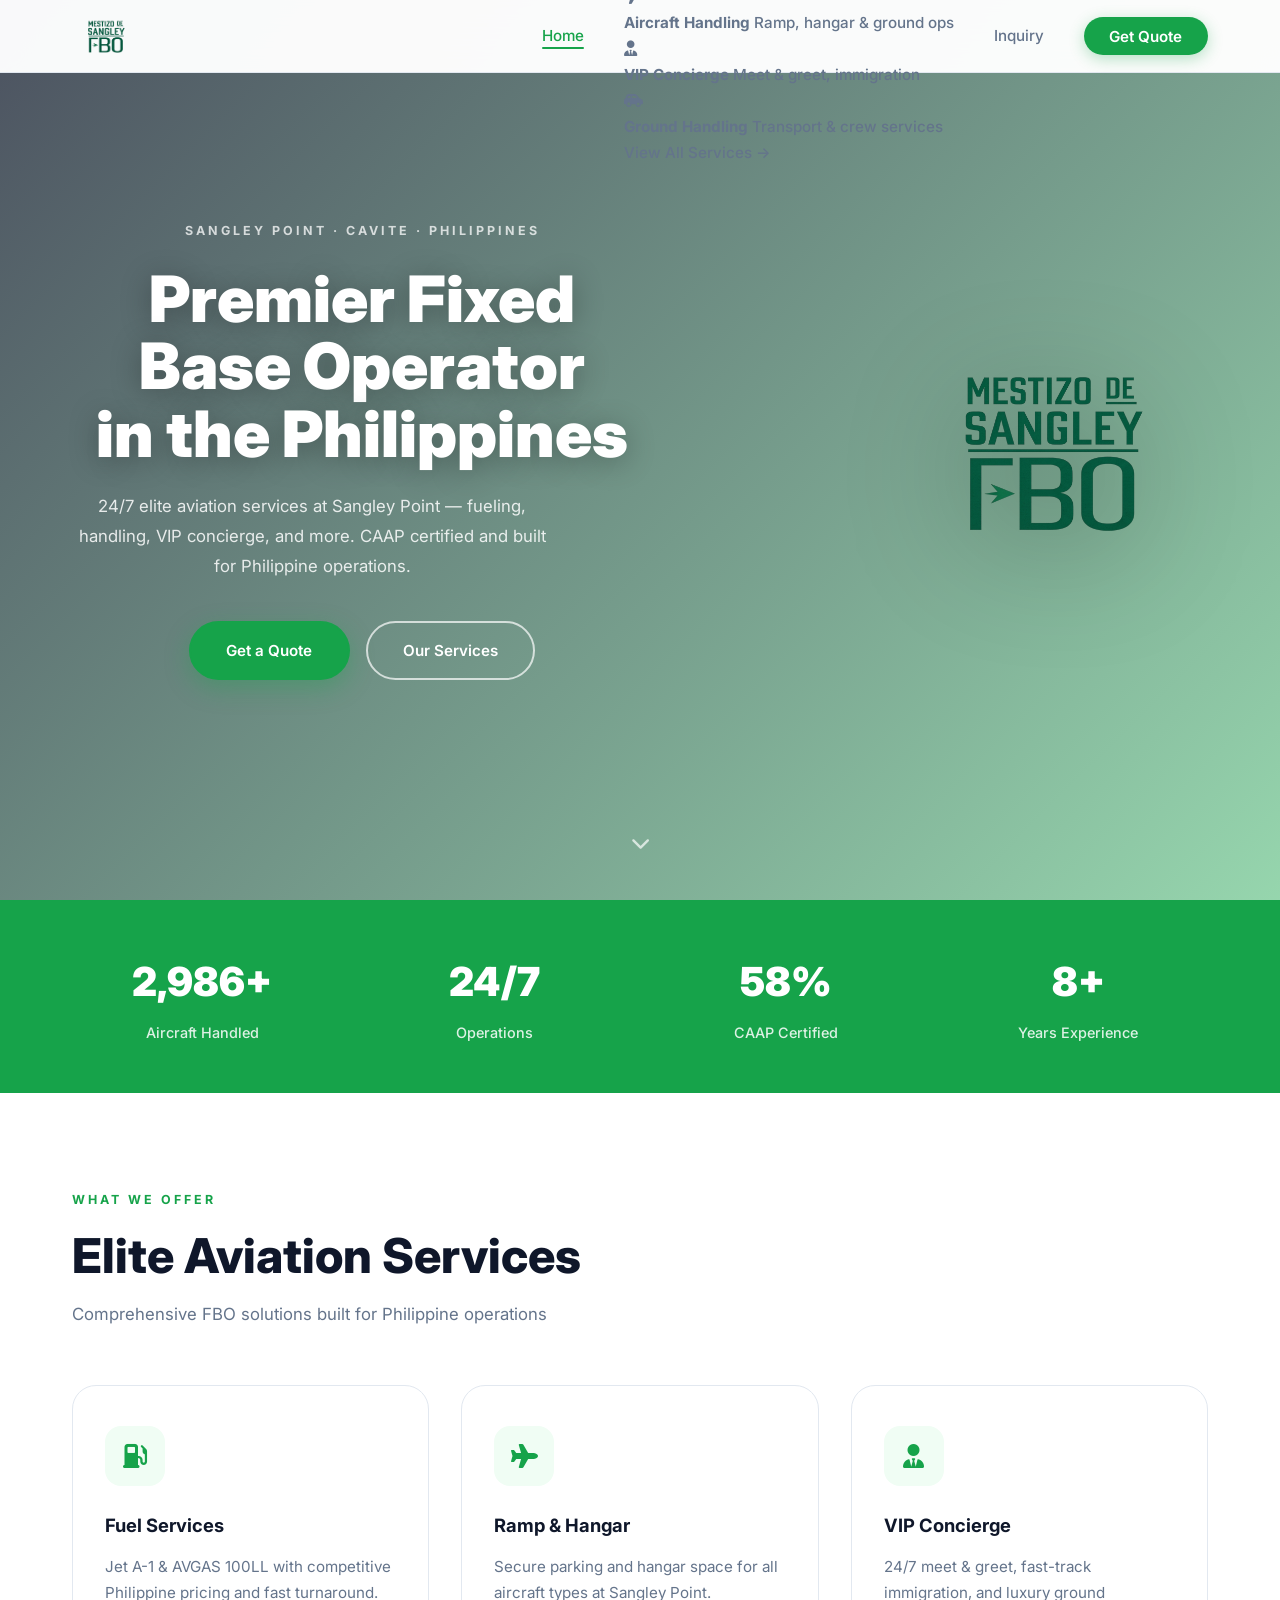
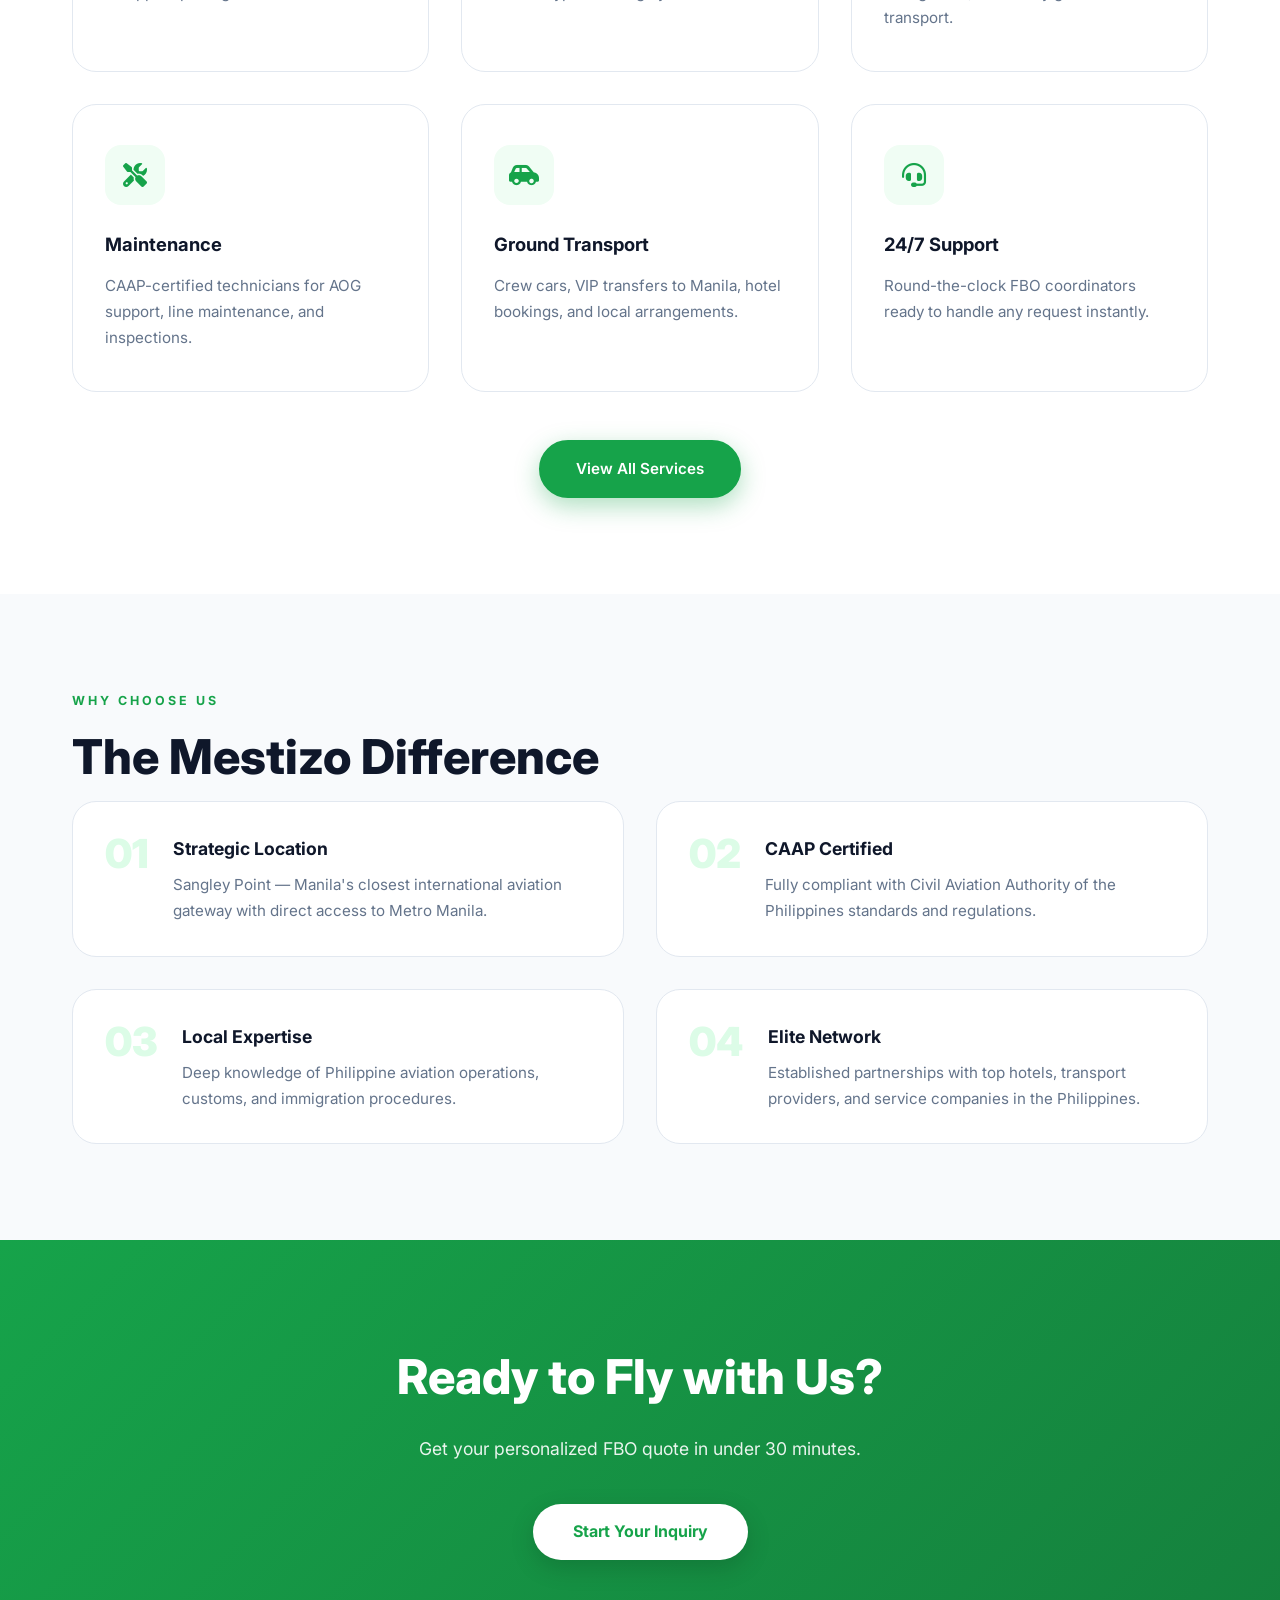
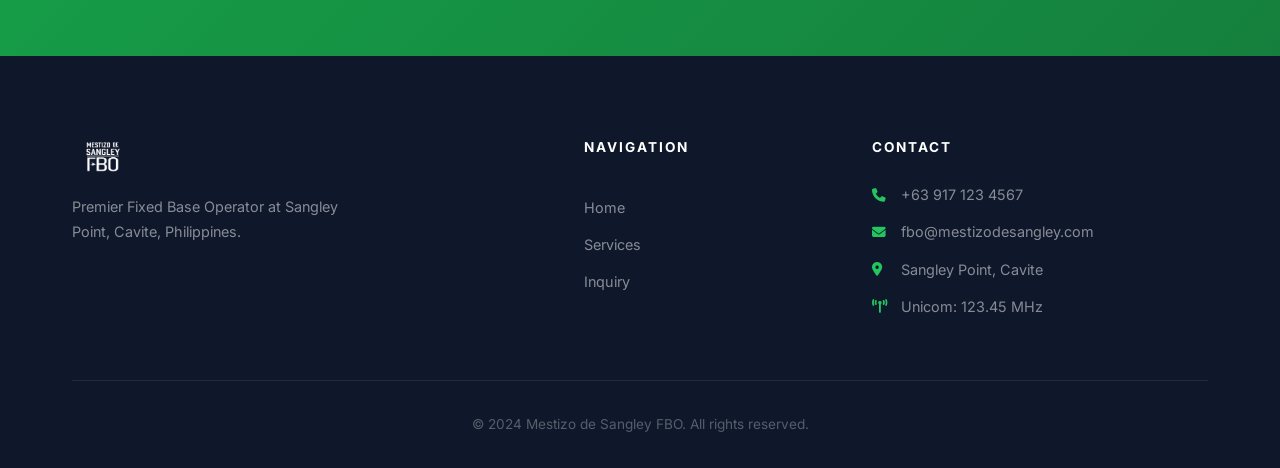
==== index.html @ 0ff0578b "Update index.html" ====
<!DOCTYPE html>
<html lang="en">
<head>
    <meta charset="UTF-8">
    <meta name="viewport" content="width=device-width, initial-scale=1.0">
    <title>Mestizo de Sangley FBO</title>
    <link rel="stylesheet" href="style.css">
    <link href="https://fonts.googleapis.com/css2?family=Inter:wght@300;400;500;600;700;800;900&display=swap" rel="stylesheet">
    <link rel="stylesheet" href="https://cdnjs.cloudflare.com/ajax/libs/font-awesome/6.4.0/css/all.min.css">
</head>
<body>

    <!-- NAVBAR -->
    <nav class="navbar" id="navbar">
        <div class="nav-inner">
            <a href="index.html" class="logo">
                <img src="assets/logo.png" alt="Mestizo de Sangley FBO">
            </a>
            <ul class="nav-links">
                <li><a href="index.html" class="active">Home</a></li>

                <!-- SERVICES DROPDOWN -->
                <li class="dropdown">
                    <a href="services.html" class="dropdown-toggle">
                        Services <i class="fas fa-chevron-down dropdown-arrow"></i>
                    </a>
                    <div class="dropdown-menu">
                        <a href="fuel-services.html" class="dropdown-item">
                            <div class="dropdown-icon"><i class="fas fa-gas-pump"></i></div>
                            <div class="dropdown-text">
                                <strong>Fuel Services</strong>
                                <span>Jet A-1 & AVGAS 100LL</span>
                            </div>
                        </a>
                        <a href="aircraft-handling.html" class="dropdown-item">
                            <div class="dropdown-icon"><i class="fas fa-plane"></i></div>
                            <div class="dropdown-text">
                                <strong>Aircraft Handling</strong>
                                <span>Ramp, hangar & ground ops</span>
                            </div>
                        </a>
                        <a href="vip-concierge.html" class="dropdown-item">
                            <div class="dropdown-icon"><i class="fas fa-user-tie"></i></div>
                            <div class="dropdown-text">
                                <strong>VIP Concierge</strong>
                                <span>Meet & greet, immigration</span>
                            </div>
                        </a>
                        <a href="ground-handling.html" class="dropdown-item">
                            <div class="dropdown-icon"><i class="fas fa-car-side"></i></div>
                            <div class="dropdown-text">
                                <strong>Ground Handling</strong>
                                <span>Transport & crew services</span>
                            </div>
                        </a>
                        <div class="dropdown-footer">
                            <a href="services.html">View All Services →</a>
                        </div>
                    </div>
                </li>

                <li><a href="inquiry.html">Inquiry</a></li>
                <li><a href="inquiry.html" class="nav-btn">Get Quote</a></li>
            </ul>
            <div class="burger" id="burger">
                <span></span>
                <span></span>
                <span></span>
            </div>
        </div>
    </nav>

    <!-- HERO -->
    <section class="hero">
        <video autoplay muted loop playsinline class="hero-video">
            <source src="assets/hero-bg.mp4" type="video/mp4">
        </video>
        <div class="hero-overlay"></div>
        <div class="hero-content">
            <div class="hero-left">
                <p class="hero-tag">SANGLEY POINT · CAVITE · PHILIPPINES</p>
                <h1>Premier Fixed<br>Base Operator<br>in the Philippines</h1>
                <p class="hero-sub">24/7 elite aviation services at Sangley Point — fueling, handling, VIP concierge, and more. CAAP certified and built for Philippine operations.</p>
                <div class="hero-btns">
                    <a href="inquiry.html" class="btn-green">Get a Quote</a>
                    <a href="services.html" class="btn-outline">Our Services</a>
                </div>
            </div>
            <div class="hero-right">
                <img src="assets/logo.png" alt="Mestizo de Sangley FBO" class="hero-logo">
            </div>
        </div>
        <div class="hero-scroll">
            <i class="fas fa-chevron-down"></i>
        </div>
    </section>

    <!-- STATS -->
    <section class="stats-section">
        <div class="container">
            <div class="stats-row">
                <div class="stat-box">
                    <h3>5,000+</h3>
                    <p>Aircraft Handled</p>
                </div>
                <div class="stat-box">
                    <h3>24/7</h3>
                    <p>Operations</p>
                </div>
                <div class="stat-box">
                    <h3>100%</h3>
                    <p>CAAP Certified</p>
                </div>
                <div class="stat-box">
                    <h3>15+</h3>
                    <p>Years Experience</p>
                </div>
            </div>
        </div>
    </section>

    <!-- SERVICES PREVIEW -->
    <section class="section-white logo-bg">
        <div class="container">
            <div class="section-label">WHAT WE OFFER</div>
            <h2 class="section-title">Elite Aviation Services</h2>
            <p class="section-sub">Comprehensive FBO solutions built for Philippine operations</p>
            <div class="cards-grid">
                <div class="card">
                    <div class="card-icon green">
                        <i class="fas fa-gas-pump"></i>
                    </div>
                    <h4>Fuel Services</h4>
                    <p>Jet A-1 & AVGAS 100LL with competitive Philippine pricing and fast turnaround.</p>
                </div>
                <div class="card">
                    <div class="card-icon green">
                        <i class="fas fa-plane"></i>
                    </div>
                    <h4>Ramp & Hangar</h4>
                    <p>Secure parking and hangar space for all aircraft types at Sangley Point.</p>
                </div>
                <div class="card">
                    <div class="card-icon green">
                        <i class="fas fa-user-tie"></i>
                    </div>
                    <h4>VIP Concierge</h4>
                    <p>24/7 meet & greet, fast-track immigration, and luxury ground transport.</p>
                </div>
                <div class="card">
                    <div class="card-icon green">
                        <i class="fas fa-tools"></i>
                    </div>
                    <h4>Maintenance</h4>
                    <p>CAAP-certified technicians for AOG support, line maintenance, and inspections.</p>
                </div>
                <div class="card">
                    <div class="card-icon green">
                        <i class="fas fa-car-side"></i>
                    </div>
                    <h4>Ground Transport</h4>
                    <p>Crew cars, VIP transfers to Manila, hotel bookings, and local arrangements.</p>
                </div>
                <div class="card">
                    <div class="card-icon green">
                        <i class="fas fa-headset"></i>
                    </div>
                    <h4>24/7 Support</h4>
                    <p>Round-the-clock FBO coordinators ready to handle any request instantly.</p>
                </div>
            </div>
            <div class="center-btn">
                <a href="services.html" class="btn-green">View All Services</a>
            </div>
        </div>
    </section>

    <!-- WHY US -->
    <section class="section-gray logo-bg">
        <div class="container">
            <div class="section-label">WHY CHOOSE US</div>
            <h2 class="section-title">The Mestizo Difference</h2>
            <div class="why-grid">
                <div class="why-item">
                    <span class="why-num">01</span>
                    <div>
                        <h4>Strategic Location</h4>
                        <p>Sangley Point — Manila's closest international aviation gateway with direct access to Metro Manila.</p>
                    </div>
                </div>
                <div class="why-item">
                    <span class="why-num">02</span>
                    <div>
                        <h4>CAAP Certified</h4>
                        <p>Fully compliant with Civil Aviation Authority of the Philippines standards and regulations.</p>
                    </div>
                </div>
                <div class="why-item">
                    <span class="why-num">03</span>
                    <div>
                        <h4>Local Expertise</h4>
                        <p>Deep knowledge of Philippine aviation operations, customs, and immigration procedures.</p>
                    </div>
                </div>
                <div class="why-item">
                    <span class="why-num">04</span>
                    <div>
                        <h4>Elite Network</h4>
                        <p>Established partnerships with top hotels, transport providers, and service companies in the Philippines.</p>
                    </div>
                </div>
            </div>
        </div>
    </section>

    <!-- CTA BANNER -->
    <section class="cta-banner">
        <div class="container">
            <h2>Ready to Fly with Us?</h2>
            <p>Get your personalized FBO quote in under 30 minutes.</p>
            <a href="inquiry.html" class="btn-white">Start Your Inquiry</a>
        </div>
    </section>

    <!-- FOOTER -->
    <footer class="footer">
        <div class="container">
            <div class="footer-grid">
                <div class="footer-brand">
                    <img src="assets/logo.png" alt="Mestizo de Sangley FBO" class="footer-logo">
                    <p>Premier Fixed Base Operator at Sangley Point, Cavite, Philippines.</p>
                </div>
                <div class="footer-links">
                    <h5>Navigation</h5>
                    <a href="index.html">Home</a>
                    <a href="services.html">Services</a>
                    <a href="inquiry.html">Inquiry</a>
                </div>
                <div class="footer-contact">
                    <h5>Contact</h5>
                    <p><i class="fas fa-phone"></i> +63 917 123 4567</p>
                    <p><i class="fas fa-envelope"></i> fbo@mestizodesangley.com</p>
                    <p><i class="fas fa-map-marker-alt"></i> Sangley Point, Cavite</p>
                    <p><i class="fas fa-tower-broadcast"></i> Unicom: 123.45 MHz</p>
                </div>
            </div>
            <div class="footer-bottom">
                <p>© 2024 Mestizo de Sangley FBO. All rights reserved.</p>
            </div>
        </div>
    </footer>

    <script src="script.js"></script>
</body>
</html>
---- style.css ----
/* ================================
   RESET & BASE
================================ */
*, *::before, *::after {
    margin: 0;
    padding: 0;
    box-sizing: border-box;
}

:root {
    --green: #16a34a;
    --green-light: #22c55e;
    --green-pale: #f0fdf4;
    --green-border: #dcfce7;
    --dark: #0f172a;
    --text: #1e293b;
    --muted: #64748b;
    --white: #ffffff;
    --gray-bg: #f8fafc;
    --border: #e2e8f0;
    --shadow: 0 4px 24px rgba(0,0,0,0.08);
    --shadow-lg: 0 20px 60px rgba(0,0,0,0.12);
    --radius: 16px;
    --radius-lg: 24px;
    --transition: all 0.3s ease;
}

html {
    scroll-behavior: smooth;
}

body {
    font-family: 'Inter', sans-serif;
    color: var(--text);
    background: var(--white);
    overflow-x: hidden;
    line-height: 1.7;
}

.container {
    max-width: 1200px;
    margin: 0 auto;
    padding: 0 2rem;
}

img {
    max-width: 100%;
    display: block;
}

a {
    text-decoration: none;
    color: inherit;
}

/* ================================
   NAVBAR
================================ */
.navbar {
    position: fixed;
    top: 0;
    left: 0;
    right: 0;
    z-index: 999;
    background: rgba(255,255,255,0.97);
    backdrop-filter: blur(20px);
    border-bottom: 1px solid var(--border);
    transition: var(--transition);
}

.navbar.scrolled {
    box-shadow: 0 4px 30px rgba(0,0,0,0.08);
}

.nav-inner {
    max-width: 1200px;
    margin: 0 auto;
    padding: 0 2rem;
    height: 72px;
    display: flex;
    align-items: center;
    justify-content: space-between;
}

.logo img {
    height: 44px;
    width: auto;
    object-fit: contain;
}

.nav-links {
    list-style: none;
    display: flex;
    align-items: center;
    gap: 2.5rem;
}

.nav-links a {
    font-size: 0.95rem;
    font-weight: 500;
    color: var(--muted);
    transition: var(--transition);
    position: relative;
}

.nav-links a:hover,
.nav-links a.active {
    color: var(--green);
}

.nav-links a.active::after {
    content: '';
    position: absolute;
    bottom: -4px;
    left: 0;
    right: 0;
    height: 2px;
    background: var(--green);
    border-radius: 2px;
}

.nav-btn {
    background: var(--green) !important;
    color: var(--white) !important;
    padding: 0.6rem 1.6rem;
    border-radius: 50px;
    font-weight: 600 !important;
    transition: var(--transition) !important;
    box-shadow: 0 4px 15px rgba(22,163,74,0.3);
}

.nav-btn:hover {
    background: #15803d !important;
    transform: translateY(-2px);
    box-shadow: 0 8px 25px rgba(22,163,74,0.4) !important;
}

.nav-btn::after {
    display: none !important;
}

.burger {
    display: none;
    flex-direction: column;
    gap: 5px;
    cursor: pointer;
    padding: 4px;
}

.burger span {
    display: block;
    width: 24px;
    height: 2px;
    background: var(--text);
    border-radius: 2px;
    transition: var(--transition);
}

/* ================================
   HERO
================================ */
.hero {
    position: relative;
    height: 100vh;
    min-height: 700px;
    display: flex;
    align-items: center;
    justify-content: center;
    overflow: hidden;
}

.hero-video {
    position: absolute;
    inset: 0;
    width: 100%;
    height: 100%;
    object-fit: cover;
    z-index: 0;
}

.hero-overlay {
    position: absolute;
    inset: 0;
    background: linear-gradient(
        135deg,
        rgba(15,23,42,0.75) 0%,
        rgba(22,163,74,0.45) 100%
    );
    z-index: 1;
}

.hero-content {
    position: relative;
    z-index: 2;
    text-align: center;
    color: var(--white);
    padding: 0 1.5rem;
    max-width: 800px;
}

.hero-tag {
    font-size: 0.85rem;
    font-weight: 600;
    letter-spacing: 3px;
    color: rgba(255,255,255,0.8);
    margin-bottom: 1.5rem;
    text-transform: uppercase;
}

.hero-content h1 {
    font-size: clamp(3.5rem, 8vw, 7rem);
    font-weight: 900;
    line-height: 1;
    margin-bottom: 1.5rem;
    color: var(--white);
    text-shadow: 0 4px 30px rgba(0,0,0,0.3);
}

.hero-sub {
    font-size: 1.2rem;
    font-weight: 400;
    color: rgba(255,255,255,0.9);
    margin-bottom: 3rem;
}

.hero-btns {
    display: flex;
    gap: 1rem;
    justify-content: center;
    flex-wrap: wrap;
}

.hero-scroll {
    position: absolute;
    bottom: 2.5rem;
    left: 50%;
    transform: translateX(-50%);
    z-index: 2;
    color: rgba(255,255,255,0.7);
    font-size: 1.2rem;
    animation: bounce 2s infinite;
}

@keyframes bounce {
    0%, 100% { transform: translateX(-50%) translateY(0); }
    50% { transform: translateX(-50%) translateY(8px); }
}

/* ================================
   BUTTONS
================================ */
.btn-green {
    display: inline-block;
    background: var(--green);
    color: var(--white);
    padding: 0.9rem 2.2rem;
    border-radius: 50px;
    font-weight: 600;
    font-size: 0.95rem;
    transition: var(--transition);
    box-shadow: 0 8px 25px rgba(22,163,74,0.35);
    border: 2px solid var(--green);
}

.btn-green:hover {
    background: #15803d;
    border-color: #15803d;
    transform: translateY(-3px);
    box-shadow: 0 15px 35px rgba(22,163,74,0.45);
}

.btn-green.small {
    padding: 0.6rem 1.5rem;
    font-size: 0.88rem;
    white-space: nowrap;
}

.btn-outline {
    display: inline-block;
    background: transparent;
    color: var(--white);
    padding: 0.9rem 2.2rem;
    border-radius: 50px;
    font-weight: 600;
    font-size: 0.95rem;
    border: 2px solid rgba(255,255,255,0.7);
    transition: var(--transition);
}

.btn-outline:hover {
    background: rgba(255,255,255,0.15);
    border-color: var(--white);
    transform: translateY(-3px);
}

.btn-white {
    display: inline-block;
    background: var(--white);
    color: var(--green);
    padding: 0.9rem 2.5rem;
    border-radius: 50px;
    font-weight: 700;
    font-size: 1rem;
    transition: var(--transition);
    box-shadow: 0 8px 25px rgba(0,0,0,0.15);
}

.btn-white:hover {
    transform: translateY(-3px);
    box-shadow: 0 15px 40px rgba(0,0,0,0.2);
}

/* ================================
   SECTIONS
================================ */
.section-white {
    padding: 6rem 0;
    background: var(--white);
}

.section-gray {
    padding: 6rem 0;
    background: var(--gray-bg);
}

.section-label {
    font-size: 0.78rem;
    font-weight: 700;
    letter-spacing: 3px;
    text-transform: uppercase;
    color: var(--green);
    margin-bottom: 1rem;
}

.section-label.white {
    color: rgba(255,255,255,0.8);
}

.section-title {
    font-size: clamp(2rem, 4vw, 3rem);
    font-weight: 800;
    color: var(--dark);
    margin-bottom: 1rem;
    line-height: 1.2;
}

.section-sub {
    font-size: 1.05rem;
    color: var(--muted);
    max-width: 560px;
    margin-bottom: 3.5rem;
}

.center-btn {
    text-align: center;
    margin-top: 3rem;
}

/* ================================
   STATS
================================ */
.stats-section {
    background: var(--green);
    padding: 3rem 0;
}

.stats-row {
    display: grid;
    grid-template-columns: repeat(4, 1fr);
    gap: 2rem;
}

.stat-box {
    text-align: center;
    color: var(--white);
}

.stat-box h3 {
    font-size: 2.5rem;
    font-weight: 900;
    margin-bottom: 0.3rem;
}

.stat-box p {
    font-size: 0.9rem;
    opacity: 0.85;
    font-weight: 500;
}

/* ================================
   CARDS
================================ */
.cards-grid {
    display: grid;
    grid-template-columns: repeat(3, 1fr);
    gap: 2rem;
}

.card {
    background: var(--white);
    border: 1px solid var(--border);
    border-radius: var(--radius-lg);
    padding: 2.5rem 2rem;
    transition: var(--transition);
    position: relative;
    overflow: hidden;
}

.card::before {
    content: '';
    position: absolute;
    top: 0;
    left: 0;
    right: 0;
    height: 3px;
    background: linear-gradient(90deg, var(--green), var(--green-light));
    transform: scaleX(0);
    transition: var(--transition);
}

.card:hover::before {
    transform: scaleX(1);
}

.card:hover {
    transform: translateY(-8px);
    box-shadow: var(--shadow-lg);
    border-color: var(--green-border);
}

.card-icon {
    width: 60px;
    height: 60px;
    border-radius: var(--radius);
    display: flex;
    align-items: center;
    justify-content: center;
    font-size: 1.5rem;
    margin-bottom: 1.5rem;
}

.card-icon.green {
    background: var(--green-pale);
    color: var(--green);
}

.card h4 {
    font-size: 1.15rem;
    font-weight: 700;
    color: var(--dark);
    margin-bottom: 0.8rem;
}

.card p {
    font-size: 0.95rem;
    color: var(--muted);
    line-height: 1.7;
}

/* ================================
   WHY US
================================ */
.why-grid {
    display: grid;
    grid-template-columns: repeat(2, 1fr);
    gap: 2rem;
}

.why-item {
    display: flex;
    gap: 1.5rem;
    align-items: flex-start;
    background: var(--white);
    border: 1px solid var(--border);
    border-radius: var(--radius-lg);
    padding: 2rem;
    transition: var(--transition);
}

.why-item:hover {
    border-color: var(--green);
    box-shadow: var(--shadow);
    transform: translateY(-4px);
}

.why-num {
    font-size: 2.5rem;
    font-weight: 900;
    color: var(--green-border);
    line-height: 1;
    flex-shrink: 0;
}

.why-item h4 {
    font-size: 1.1rem;
    font-weight: 700;
    color: var(--dark);
    margin-bottom: 0.5rem;
}

.why-item p {
    font-size: 0.95rem;
    color: var(--muted);
    line-height: 1.7;
}

/* ================================
   CTA BANNER
================================ */
.cta-banner {
    background: linear-gradient(135deg, var(--green) 0%, #15803d 100%);
    padding: 6rem 0;
    text-align: center;
    color: var(--white);
}

.cta-banner h2 {
    font-size: clamp(2rem, 4vw, 3rem);
    font-weight: 800;
    margin-bottom: 1rem;
}

.cta-banner p {
    font-size: 1.1rem;
    opacity: 0.9;
    margin-bottom: 2.5rem;
}

/* ================================
   PAGE HERO (Services & Inquiry)
================================ */
.page-hero {
    background: linear-gradient(135deg, var(--dark) 0%, #1e3a2f 100%);
    padding: 10rem 0 5rem;
    color: var(--white);
}

.page-hero h1 {
    font-size: clamp(2.5rem, 5vw, 4rem);
    font-weight: 900;
    line-height: 1.1;
    margin-bottom: 1rem;
    color: var(--white);
}

.page-hero p {
    font-size: 1.1rem;
    color: rgba(255,255,255,0.75);
}

/* ================================
   SERVICES LIST (Services Page)
================================ */
.services-list {
    display: flex;
    flex-direction: column;
    gap: 1.5rem;
}

.service-row {
    display: flex;
    align-items: center;
    gap: 2rem;
    background: var(--white);
    border: 1px solid var(--border);
    border-radius: var(--radius-lg);
    padding: 2.5rem;
    transition: var(--transition);
}

.service-row:hover {
    border-color: var(--green);
    box-shadow: var(--shadow);
    transform: translateX(6px);
}

.service-row-icon {
    width: 70px;
    height: 70px;
    min-width: 70px;
    background: var(--green-pale);
    border-radius: var(--radius);
    display: flex;
    align-items: center;
    justify-content: center;
    font-size: 1.8rem;
    color: var(--green);
    transition: var(--transition);
}

.service-row:hover .service-row-icon {
    background: var(--green);
    color: var(--white);
    transform: scale(1.1);
}

.service-row-content {
    flex: 1;
}

.service-row-content h3 {
    font-size: 1.3rem;
    font-weight: 700;
    color: var(--dark);
    margin-bottom: 0.6rem;
}

.service-row-content p {
    font-size: 0.95rem;
    color: var(--muted);
    line-height: 1.7;
    margin-bottom: 1rem;
}

.service-tags {
    display: flex;
    flex-wrap: wrap;
    gap: 0.5rem;
}

.service-tags span {
    background: var(--green-pale);
    color: var(--green);
    padding: 0.3rem 1rem;
    border-radius: 50px;
    font-size: 0.8rem;
    font-weight: 600;
    border: 1px solid var(--green-border);
}

/* ================================
   INQUIRY FORM
================================ */
.form-wrapper {
    display: grid;
    grid-template-columns: 1fr 380px;
    gap: 3rem;
    align-items: start;
}

.form-box {
    background: var(--white);
    border: 1px solid var(--border);
    border-radius: var(--radius-lg);
    padding: 3rem;
}

.form-box h3 {
    font-size: 1.2rem;
    font-weight: 700;
    color: var(--dark);
    margin-bottom: 1.8rem;
    padding-bottom: 1rem;
    border-bottom: 2px solid var(--green-pale);
    position: relative;
}

.form-box h3::after {
    content: '';
    position: absolute;
    bottom: -2px;
    left: 0;
    width: 50px;
    height: 2px;
    background: var(--green);
}

.form-row {
    display: grid;
    grid-template-columns: 1fr 1fr;
    gap: 1.5rem;
    margin-bottom: 1.5rem;
}

.form-group {
    display: flex;
    flex-direction: column;
    gap: 0.5rem;
    margin-bottom: 1.5rem;
}

.form-group label {
    font-size: 0.88rem;
    font-weight: 600;
    color: var(--text);
}

.form-group input,
.form-group textarea,
.form-group select {
    width: 100%;
    padding: 0.85rem 1.2rem;
    border: 1.5px solid var(--border);
    border-radius: var(--radius);
    font-size: 0.95rem;
    font-family: 'Inter', sans-serif;
    color: var(--text);
    background: var(--white);
    transition: var(--transition);
    outline: none;
}

.form-group input:focus,
.form-group textarea:focus,
.form-group select:focus {
    border-color: var(--green);
    box-shadow: 0 0 0 3px rgba(22,163,74,0.1);
}

.form-group input::placeholder,
.form-group textarea::placeholder {
    color: #94a3b8;
}

.form-group textarea {
    resize: vertical;
    min-height: 130px;
}

/* CHECKBOX GRID */
.checkbox-grid {
    display: grid;
    grid-template-columns: repeat(2, 1fr);
    gap: 0.8rem;
    margin-bottom: 2rem;
}

.check-item {
    display: flex;
    align-items: center;
    gap: 0.8rem;
    padding: 0.9rem 1.2rem;
    border: 1.5px solid var(--border);
    border-radius: var(--radius);
    cursor: pointer;
    transition: var(--transition);
    font-size: 0.9rem;
    font-weight: 500;
    color: var(--text);
    user-select: none;
}

.check-item:hover {
    border-color: var(--green);
    background: var(--green-pale);
    color: var(--green);
}

.check-item input[type="checkbox"] {
    display: none;
}

.check-box {
    width: 20px;
    height: 20px;
    min-width: 20px;
    border: 2px solid var(--border);
    border-radius: 6px;
    display: flex;
    align-items: center;
    justify-content: center;
    transition: var(--transition);
    background: var(--white);
}

.check-item input:checked ~ .check-box {
    background: var(--green);
    border-color: var(--green);
}

.check-item input:checked ~ .check-box::after {
    content: '✓';
    color: white;
    font-size: 0.75rem;
    font-weight: 700;
}

.check-item input:checked ~ span:last-child {
    color: var(--green);
    font-weight: 600;
}

/* SUBMIT BUTTON */
.submit-btn {
    width: 100%;
    padding: 1.1rem 2rem;
    background: var(--green);
    color: var(--white);
    border: none;
    border-radius: 50px;
    font-size: 1rem;
    font-weight: 700;
    font-family: 'Inter', sans-serif;
    cursor: pointer;
    transition: var(--transition);
    display: flex;
    align-items: center;
    justify-content: center;
    gap: 0.8rem;
    box-shadow: 0 8px 25px rgba(22,163,74,0.35);
    margin-top: 1rem;
}

.submit-btn:hover {
    background: #15803d;
    transform: translateY(-3px);
    box-shadow: 0 15px 40px rgba(22,163,74,0.45);
}

.submit-btn:active {
    transform: translateY(0);
}

/* CONTACT BOX */
.contact-box {
    background: var(--dark);
    border-radius: var(--radius-lg);
    padding: 2.5rem;
    color: var(--white);
    position: sticky;
    top: 100px;
}

.contact-box h3 {
    font-size: 1.4rem;
    font-weight: 800;
    margin-bottom: 0.5rem;
    color: var(--white);
}

.contact-box > p {
    font-size: 0.9rem;
    color: rgba(255,255,255,0.6);
    margin-bottom: 2rem;
    padding-bottom: 2rem;
    border-bottom: 1px solid rgba(255,255,255,0.1);
}

.contact-item {
    display: flex;
    align-items: flex-start;
    gap: 1rem;
    margin-bottom: 1.5rem;
}

.contact-icon {
    width: 42px;
    height: 42px;
    min-width: 42px;
    background: rgba(22,163,74,0.2);
    border-radius: 10px;
    display: flex;
    align-items: center;
    justify-content: center;
    color: var(--green-light);
    font-size: 1rem;
}

.contact-item strong {
    display: block;
    font-size: 0.8rem;
    font-weight: 600;
    color: rgba(255,255,255,0.5);
    text-transform: uppercase;
    letter-spacing: 1px;
    margin-bottom: 0.2rem;
}

.contact-item p {
    font-size: 0.95rem;
    color: rgba(255,255,255,0.85);
    font-weight: 500;
}

.response-badge {
    display: flex;
    align-items: center;
    gap: 0.8rem;
    background: rgba(22,163,74,0.15);
    border: 1px solid rgba(22,163,74,0.3);
    border-radius: var(--radius);
    padding: 1rem 1.2rem;
    margin-top: 2rem;
    font-size: 0.88rem;
    color: rgba(255,255,255,0.8);
}

.response-badge i {
    color: var(--green-light);
    font-size: 1rem;
}

.response-badge strong {
    color: var(--green-light);
}

/* ================================
   FOOTER
================================ */
.footer {
    background: var(--dark);
    color: rgba(255,255,255,0.7);
    padding: 5rem 0 2rem;
}

.footer-grid {
    display: grid;
    grid-template-columns: 2fr 1fr 1.5fr;
    gap: 4rem;
    margin-bottom: 3rem;
}

.footer-logo {
    height: 40px;
    width: auto;
    object-fit: contain;
    filter: brightness(0) invert(1);
    margin-bottom: 1.2rem;
}

.footer-brand p {
    font-size: 0.9rem;
    line-height: 1.7;
    color: rgba(255,255,255,0.5);
    max-width: 280px;
}

.footer-links h5,
.footer-contact h5 {
    font-size: 0.85rem;
    font-weight: 700;
    text-transform: uppercase;
    letter-spacing: 2px;
    color: var(--white);
    margin-bottom: 1.5rem;
}

.footer-links {
    display: flex;
    flex-direction: column;
    gap: 0.8rem;
}

.footer-links a {
    font-size: 0.9rem;
    color: rgba(255,255,255,0.5);
    transition: var(--transition);
}

.footer-links a:hover {
    color: var(--green-light);
    padding-left: 4px;
}

.footer-contact p {
    display: flex;
    align-items: center;
    gap: 0.8rem;
    font-size: 0.9rem;
    color: rgba(255,255,255,0.5);
    margin-bottom: 0.8rem;
}

.footer-contact i {
    color: var(--green-light);
    width: 16px;
    font-size: 0.85rem;
}

.footer-bottom {
    border-top: 1px solid rgba(255,255,255,0.08);
    padding-top: 2rem;
    text-align: center;
    font-size: 0.85rem;
    color: rgba(255,255,255,0.3);
}

/* ================================
   RESPONSIVE
================================ */
@media (max-width: 1024px) {
    .cards-grid {
        grid-template-columns: repeat(2, 1fr);
    }

    .form-wrapper {
        grid-template-columns: 1fr;
    }

    .contact-box {
        position: static;
    }

    .footer-grid {
        grid-template-columns: 1fr 1fr;
        gap: 3rem;
    }

    .footer-brand {
        grid-column: 1 / -1;
    }
}

@media (max-width: 768px) {
    .nav-links {
        display: none;
        position: fixed;
        top: 72px;
        left: 0;
        right: 0;
        background: var(--white);
        flex-direction: column;
        padding: 2rem;
        gap: 1.5rem;
        border-bottom: 1px solid var(--border);
        box-shadow: 0 20px 40px rgba(0,0,0,0.1);
    }

    .nav-links.open {
        display: flex;
    }

    .burger {
        display: flex;
    }

    .stats-row {
        grid-template-columns: repeat(2, 1fr);
    }

    .cards-grid {
        grid-template-columns: 1fr;
    }

    .why-grid {
        grid-template-columns: 1fr;
    }

    .service-row {
        flex-direction: column;
        align-items: flex-start;
        gap: 1.5rem;
    }

    .service-row .btn-green {
        align-self: flex-start;
    }

    .form-row {
        grid-template-columns: 1fr;
    }

    .checkbox-grid {
        grid-template-columns: 1fr;
    }

    .footer-grid {
        grid-template-columns: 1fr;
        gap: 2.5rem;
    }

    .hero-content h1 {
        font-size: clamp(3rem, 12vw, 5rem);
    }

    .page-hero {
        padding: 8rem 0 4rem;
    }
}

@media (max-width: 480px) {
    .container {
        padding: 0 1.2rem;
    }

    .form-box {
        padding: 2rem 1.5rem;
    }

    .section-white,
    .section-gray {
        padding: 4rem 0;
    }

    .stats-row {
        grid-template-columns: repeat(2, 1fr);
        gap: 1rem;
    }

    .stat-box h3 {
        font-size: 2rem;
    }
}
/* ================================
   HERO - LEFT/RIGHT LAYOUT
================================ */
.hero-content {
    position: relative;
    z-index: 2;
    display: flex;
    align-items: center;
    justify-content: space-between;
    gap: 4rem;
    width: 100%;
    max-width: 1200px;
    padding: 0 2rem;
    color: var(--white);
}

.hero-left {
    flex: 1;
    max-width: 580px;
}

.hero-left .hero-tag {
    font-size: 0.78rem;
    font-weight: 700;
    letter-spacing: 3px;
    color: rgba(255,255,255,0.75);
    margin-bottom: 1.5rem;
    text-transform: uppercase;
    display: block;
}

.hero-left h1 {
    font-size: clamp(2.8rem, 5vw, 5rem);
    font-weight: 900;
    line-height: 1.05;
    margin-bottom: 1.5rem;
    color: var(--white);
    text-shadow: 0 4px 30px rgba(0,0,0,0.3);
}

.hero-left .hero-sub {
    font-size: 1.05rem;
    font-weight: 400;
    color: rgba(255,255,255,0.85);
    margin-bottom: 2.5rem;
    line-height: 1.8;
    max-width: 480px;
}

.hero-right {
    flex-shrink: 0;
    display: flex;
    align-items: center;
    justify-content: center;
}

.hero-logo {
    width: 320px;
    height: auto;
    object-fit: contain;
    filter: drop-shadow(0 20px 60px rgba(0,0,0,0.4));
    animation: heroLogoFloat 4s ease-in-out infinite;
}

@keyframes heroLogoFloat {
    0%, 100% { transform: translateY(0px); }
    50% { transform: translateY(-15px); }
}

/* ================================
   PAGE HERO - LEFT/RIGHT LAYOUT
================================ */
.page-hero-inner {
    display: flex;
    align-items: center;
    justify-content: space-between;
    gap: 4rem;
}

.page-hero-left {
    flex: 1;
    max-width: 580px;
}

.page-hero-left h1 {
    font-size: clamp(2.5rem, 4vw, 3.8rem);
    font-weight: 900;
    line-height: 1.1;
    margin-bottom: 1.2rem;
    color: var(--white);
}

.page-hero-left p {
    font-size: 1.05rem;
    color: rgba(255,255,255,0.75);
    line-height: 1.8;
    max-width: 480px;
}

.page-hero-right {
    flex-shrink: 0;
    display: flex;
    align-items: center;
    justify-content: center;
}

.page-hero-logo {
    width: 280px;
    height: auto;
    object-fit: contain;
    filter: drop-shadow(0 20px 60px rgba(0,0,0,0.35))
            brightness(0) invert(1);
    opacity: 0.9;
    animation: heroLogoFloat 4s ease-in-out infinite;
}

/* ================================
   RESPONSIVE - HERO LAYOUT
================================ */
@media (max-width: 900px) {
    .hero-content {
        flex-direction: column;
        text-align: center;
        justify-content: center;
        padding-top: 6rem;
    }

    .hero-left {
        max-width: 100%;
    }

    .hero-left .hero-sub {
        max-width: 100%;
    }

    .hero-btns {
        justify-content: center;
    }

    .hero-right {
        order: -1;
    }

    .hero-logo {
        width: 200px;
    }

    .page-hero-inner {
        flex-direction: column;
        text-align: center;
        gap: 2.5rem;
    }

    .page-hero-left {
        max-width: 100%;
    }

    .page-hero-left p {
        max-width: 100%;
    }

    .page-hero-right {
        order: -1;
    }

    .page-hero-logo {
        width: 180px;
    }
}

@media (max-width: 480px) {
    .hero-logo {
        width: 160px;
    }

    .page-hero-logo {
        width: 140px;
    }

    .hero-left h1 {
        font-size: 2.5rem;
    }
}
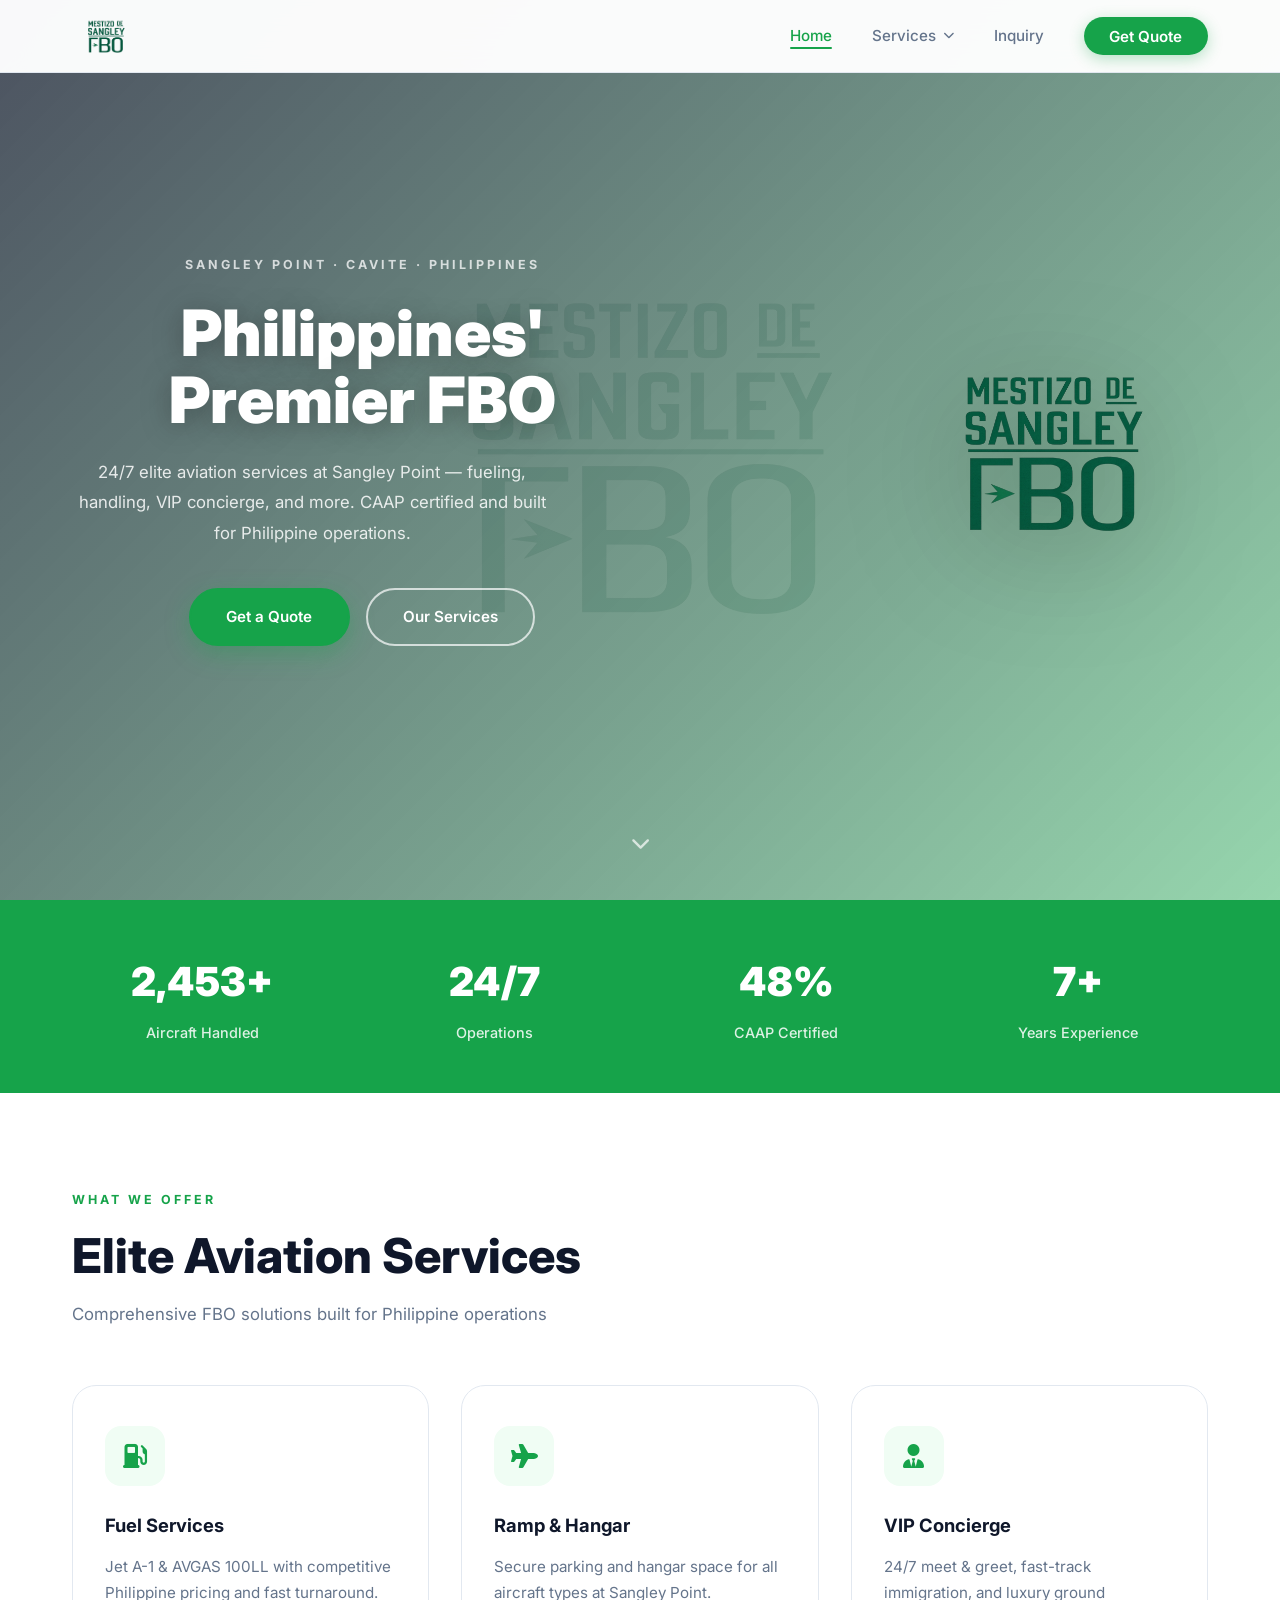
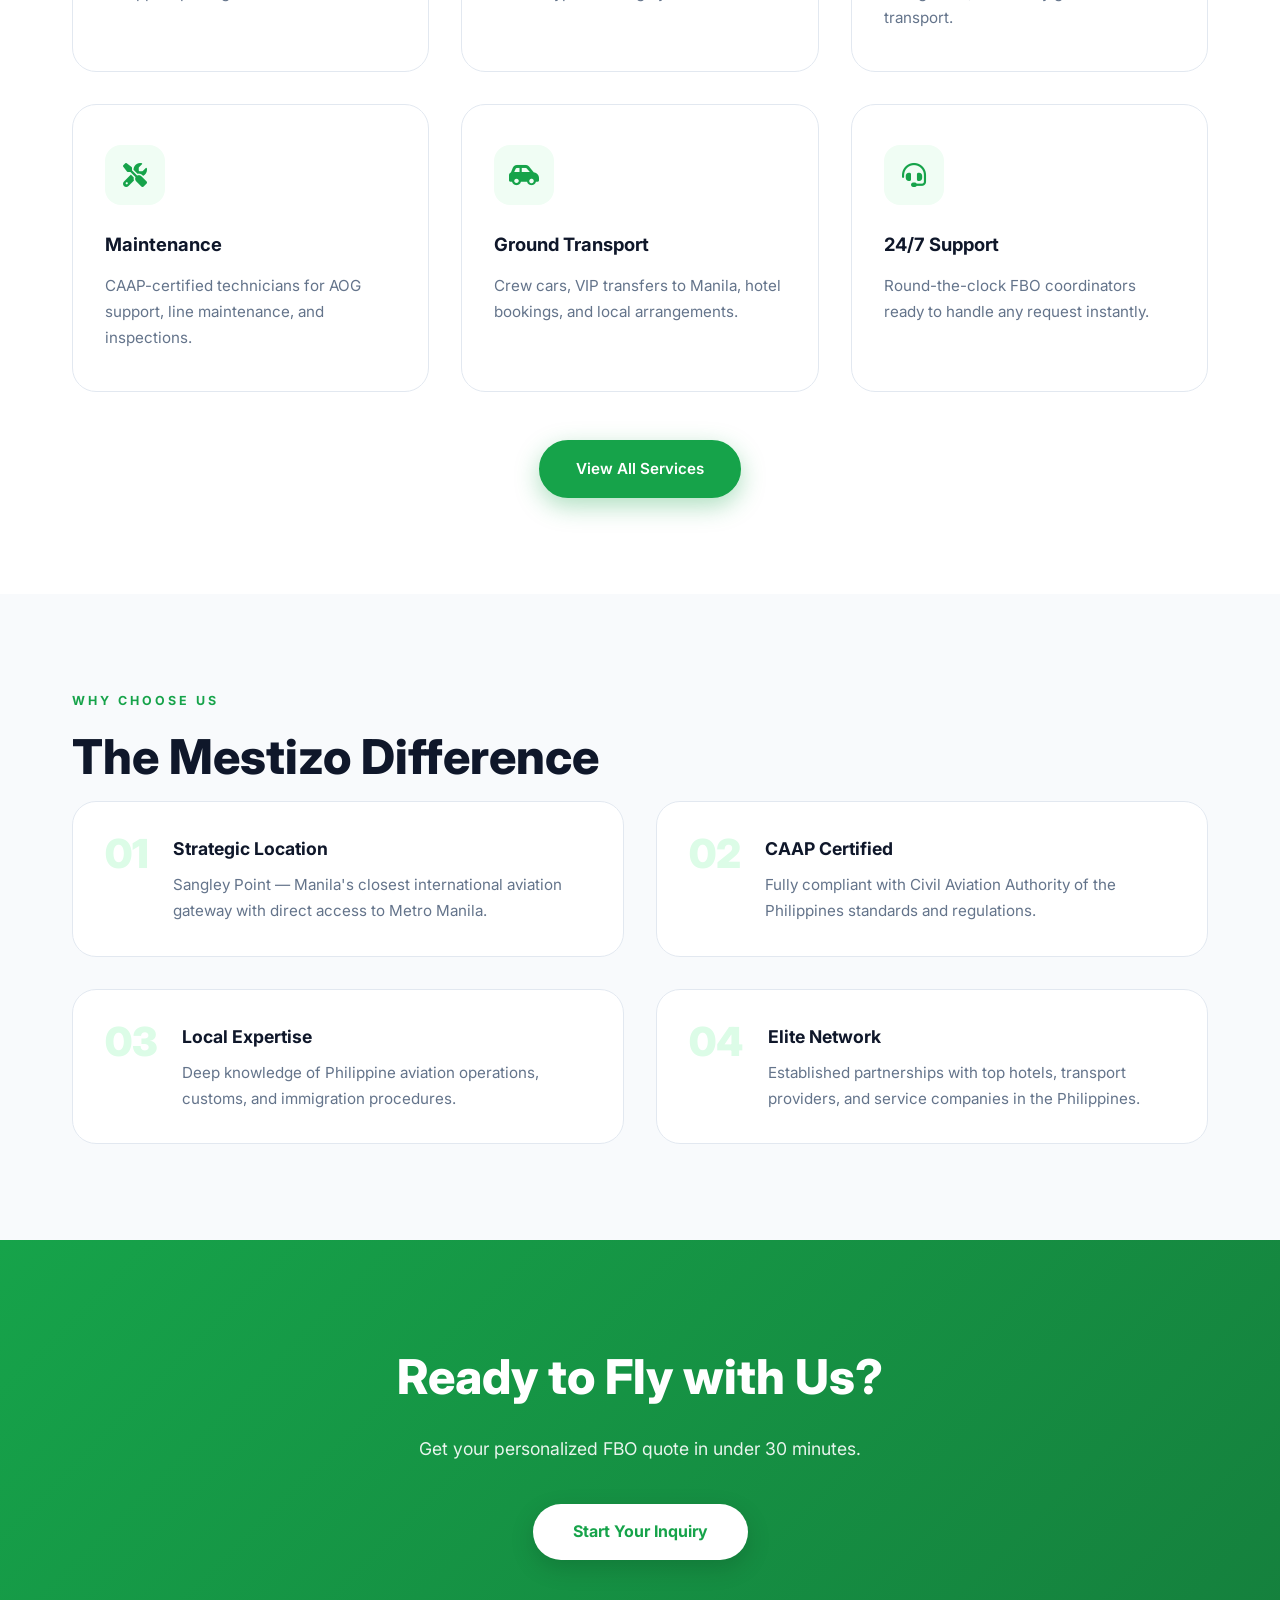
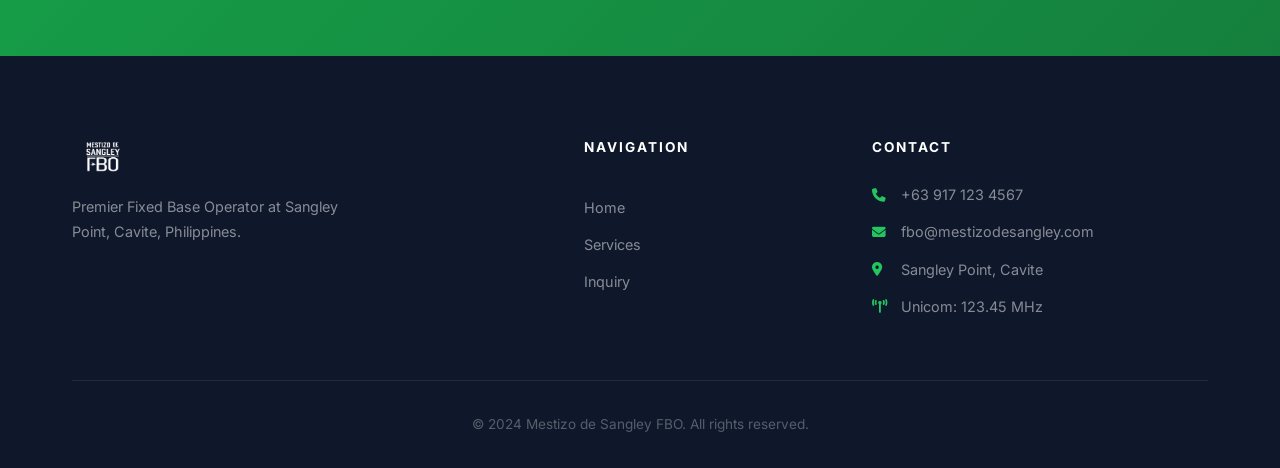
==== commit 294241a7: "Update index.html" ====
--- a/index.html
+++ b/index.html
@@ -79,7 +79,7 @@
         <div class="hero-content">
             <div class="hero-left">
                 <p class="hero-tag">SANGLEY POINT · CAVITE · PHILIPPINES</p>
-                <h1>Premier Fixed<br>Base Operator<br>in the Philippines</h1>
+                <h1>Philippines' Premier FBO</h1>
                 <p class="hero-sub">24/7 elite aviation services at Sangley Point — fueling, handling, VIP concierge, and more. CAAP certified and built for Philippine operations.</p>
                 <div class="hero-btns">
                     <a href="inquiry.html" class="btn-green">Get a Quote</a>
--- a/style.css
+++ b/style.css
@@ -1275,3 +1275,1156 @@
     }
 }
 
+/* ================================
+   DROPDOWN MENU
+================================ */
+.dropdown {
+    position: relative;
+}
+
+.dropdown-toggle {
+    display: flex;
+    align-items: center;
+    gap: 0.4rem;
+    cursor: pointer;
+}
+
+.dropdown-arrow {
+    font-size: 0.7rem;
+    transition: transform 0.3s ease;
+}
+
+.dropdown:hover .dropdown-arrow {
+    transform: rotate(180deg);
+}
+
+/* KEY FIX: padding-top bridges the gap between
+   the nav link and the dropdown so mouse
+   doesn't leave the hover zone */
+.dropdown-menu {
+    position: absolute;
+    top: 100%;
+    left: 50%;
+    transform: translateX(-50%) translateY(0);
+    width: 320px;
+    background: var(--white);
+    border-radius: 20px;
+    box-shadow: 0 20px 60px rgba(0,0,0,0.12), 0 0 0 1px rgba(0,0,0,0.05);
+    padding: 0.8rem;
+    padding-top: 1.5rem;
+    opacity: 0;
+    visibility: hidden;
+    transition: opacity 0.2s ease, visibility 0.2s ease, transform 0.2s ease;
+    z-index: 1000;
+    pointer-events: none;
+
+    /* This moves it up so it overlaps slightly
+       with the nav item — no gap at all */
+    margin-top: -8px;
+}
+
+/* Invisible bridge fills the gap between
+   nav link and dropdown menu */
+.dropdown-menu::after {
+    content: '';
+    position: absolute;
+    top: -16px;
+    left: 0;
+    right: 0;
+    height: 16px;
+    background: transparent;
+}
+
+/* Arrow pointer on dropdown */
+.dropdown-menu::before {
+    content: '';
+    position: absolute;
+    top: 6px;
+    left: 50%;
+    transform: translateX(-50%) rotate(45deg);
+    width: 12px;
+    height: 12px;
+    background: var(--white);
+    border-radius: 2px;
+    box-shadow: -2px -2px 5px rgba(0,0,0,0.04);
+    z-index: -1;
+}
+
+.dropdown:hover .dropdown-menu {
+    opacity: 1;
+    visibility: visible;
+    pointer-events: all;
+    transform: translateX(-50%) translateY(0);
+}
+
+.dropdown-item {
+    display: flex;
+    align-items: center;
+    gap: 1rem;
+    padding: 0.9rem 1rem;
+    border-radius: 12px;
+    transition: var(--transition);
+    text-decoration: none;
+    color: var(--text);
+}
+
+.dropdown-item:hover {
+    background: var(--green-pale);
+}
+
+.dropdown-item:hover .dropdown-icon {
+    background: var(--green);
+    color: var(--white);
+}
+
+.dropdown-icon {
+    width: 42px;
+    height: 42px;
+    min-width: 42px;
+    background: var(--green-pale);
+    border-radius: 10px;
+    display: flex;
+    align-items: center;
+    justify-content: center;
+    font-size: 1rem;
+    color: var(--green);
+    transition: var(--transition);
+}
+
+.dropdown-text {
+    display: flex;
+    flex-direction: column;
+    gap: 0.15rem;
+}
+
+.dropdown-text strong {
+    font-size: 0.92rem;
+    font-weight: 700;
+    color: var(--dark);
+    line-height: 1.3;
+}
+
+.dropdown-text span {
+    font-size: 0.8rem;
+    color: var(--muted);
+    font-weight: 400;
+}
+
+.dropdown-footer {
+    border-top: 1px solid var(--border);
+    margin-top: 0.5rem;
+    padding-top: 0.8rem;
+    padding-left: 1rem;
+    padding-bottom: 0.3rem;
+}
+
+.dropdown-footer a {
+    font-size: 0.85rem;
+    font-weight: 600;
+    color: var(--green);
+    transition: var(--transition);
+    text-decoration: none;
+}
+
+.dropdown-footer a:hover {
+    color: #15803d;
+    letter-spacing: 0.3px;
+}
+
+/* ================================
+   MOBILE DROPDOWN
+================================ */
+@media (max-width: 768px) {
+    .dropdown-menu {
+        position: static;
+        transform: none;
+        width: 100%;
+        box-shadow: none;
+        border: 1px solid var(--border);
+        border-radius: 12px;
+        opacity: 1;
+        visibility: visible;
+        pointer-events: all;
+        display: none;
+        margin-top: 0.5rem;
+        padding-top: 0.8rem;
+    }
+
+    .dropdown-menu::after {
+        display: none;
+    }
+
+    .dropdown-menu::before {
+        display: none;
+    }
+
+    .dropdown.open .dropdown-menu {
+        display: block;
+    }
+
+    .dropdown.open .dropdown-arrow {
+        transform: rotate(180deg);
+    }
+}
+/* ================================
+   LOGO BACKGROUND WATERMARK - FIXED
+================================ */
+.logo-bg {
+    position: relative;
+}
+
+.logo-bg::before {
+    content: '';
+    position: fixed;
+    top: 50%;
+    left: 50%;
+    transform: translate(-50%, -50%);
+    width: 650px;
+    height: 650px;
+    background-image: url('assets/logo.png');
+    background-repeat: no-repeat;
+    background-position: center;
+    background-size: contain;
+    opacity: 0.07;
+    pointer-events: none;
+    z-index: 0;
+}
+
+.logo-bg .container {
+    position: relative;
+    z-index: 1;
+}
+
+.section-gray.logo-bg::before {
+    opacity: 0.07;
+}
+
+/* ================================
+   MOBILE DROPDOWN
+================================ */
+@media (max-width: 768px) {
+    .dropdown-menu {
+        position: static;
+        transform: none;
+        width: 100%;
+        box-shadow: none;
+        border: 1px solid var(--border);
+        border-radius: 12px;
+        opacity: 1;
+        visibility: visible;
+        pointer-events: all;
+        display: none;
+        margin-top: 0.5rem;
+    }
+
+    .dropdown-menu::before {
+        display: none;
+    }
+
+    .dropdown.open .dropdown-menu {
+        display: block;
+    }
+
+    .dropdown.open .dropdown-arrow {
+        transform: rotate(180deg);
+    }
+}
+
+/* ================================
+   SERVICE DETAIL PAGES
+================================ */
+.service-detail-grid {
+    display: grid;
+    grid-template-columns: 1fr 320px;
+    gap: 3rem;
+    align-items: start;
+}
+
+.service-detail-main {
+    min-width: 0;
+}
+
+.detail-cards {
+    display: grid;
+    grid-template-columns: repeat(2, 1fr);
+    gap: 1.5rem;
+    margin-top: 2.5rem;
+}
+
+.detail-card {
+    background: var(--white);
+    border: 1px solid var(--border);
+    border-radius: var(--radius-lg);
+    padding: 2rem;
+    transition: var(--transition);
+    position: relative;
+    overflow: hidden;
+}
+
+.detail-card::before {
+    content: '';
+    position: absolute;
+    top: 0;
+    left: 0;
+    right: 0;
+    height: 3px;
+    background: linear-gradient(90deg, var(--green), var(--green-light));
+    transform: scaleX(0);
+    transition: var(--transition);
+}
+
+.detail-card:hover::before {
+    transform: scaleX(1);
+}
+
+.detail-card:hover {
+    transform: translateY(-6px);
+    box-shadow: var(--shadow-lg);
+    border-color: var(--green-border);
+}
+
+.detail-card-icon {
+    width: 52px;
+    height: 52px;
+    background: var(--green-pale);
+    border-radius: var(--radius);
+    display: flex;
+    align-items: center;
+    justify-content: center;
+    font-size: 1.3rem;
+    color: var(--green);
+    margin-bottom: 1.2rem;
+    transition: var(--transition);
+}
+
+.detail-card:hover .detail-card-icon {
+    background: var(--green);
+    color: var(--white);
+}
+
+.detail-card h4 {
+    font-size: 1.05rem;
+    font-weight: 700;
+    color: var(--dark);
+    margin-bottom: 0.6rem;
+}
+
+.detail-card p {
+    font-size: 0.92rem;
+    color: var(--muted);
+    line-height: 1.7;
+}
+
+/* SIDEBAR */
+.service-detail-sidebar {
+    position: sticky;
+    top: 100px;
+    display: flex;
+    flex-direction: column;
+    gap: 1.5rem;
+}
+
+.sidebar-cta {
+    background: var(--dark);
+    border-radius: var(--radius-lg);
+    padding: 2rem;
+    color: var(--white);
+}
+
+.sidebar-cta h4 {
+    font-size: 1.2rem;
+    font-weight: 700;
+    color: var(--white);
+    margin-bottom: 0.6rem;
+}
+
+.sidebar-cta p {
+    font-size: 0.9rem;
+    color: rgba(255,255,255,0.65);
+    margin-bottom: 1.5rem;
+    line-height: 1.6;
+}
+
+.sidebar-contact {
+    background: var(--white);
+    border: 1px solid var(--border);
+    border-radius: var(--radius-lg);
+    padding: 1.8rem;
+}
+
+.sidebar-contact h5 {
+    font-size: 0.8rem;
+    font-weight: 700;
+    text-transform: uppercase;
+    letter-spacing: 2px;
+    color: var(--dark);
+    margin-bottom: 1.2rem;
+}
+
+.sidebar-contact p {
+    display: flex;
+    align-items: center;
+    gap: 0.8rem;
+    font-size: 0.9rem;
+    color: var(--muted);
+    margin-bottom: 0.7rem;
+}
+
+.sidebar-contact i {
+    color: var(--green);
+    width: 16px;
+    font-size: 0.85rem;
+}
+
+/* ================================
+   RESPONSIVE - SERVICE DETAIL
+================================ */
+@media (max-width: 1024px) {
+    .service-detail-grid {
+        grid-template-columns: 1fr;
+    }
+
+    .service-detail-sidebar {
+        position: static;
+        display: grid;
+        grid-template-columns: 1fr 1fr;
+        gap: 1.5rem;
+    }
+}
+
+@media (max-width: 768px) {
+    .detail-cards {
+        grid-template-columns: 1fr;
+    }
+
+    .service-detail-sidebar {
+        grid-template-columns: 1fr;
+    }
+}
+/* ================================
+   SERVICE PAGES - SP STYLES
+================================ */
+
+/* HERO */
+.sp-hero {
+    position: relative;
+    padding: 10rem 0 6rem;
+    overflow: hidden;
+    background: linear-gradient(135deg, var(--dark) 0%, #1a2e1f 100%);
+    color: var(--white);
+}
+
+.fuel-hero     { background: linear-gradient(135deg, #0f172a 0%, #1a2e1f 60%, #14532d 100%); }
+.handling-hero { background: linear-gradient(135deg, #0f172a 0%, #1e2a3a 60%, #1e3a5f 100%); }
+.vip-hero      { background: linear-gradient(135deg, #0f172a 0%, #2a1a2e 60%, #4a1942 100%); }
+.ground-hero   { background: linear-gradient(135deg, #0f172a 0%, #1a2a1a 60%, #1a3a1a 100%); }
+
+.sp-hero-bg {
+    position: absolute;
+    inset: 0;
+    background-image: radial-gradient(circle at 20% 50%, rgba(22,163,74,0.12) 0%, transparent 60%),
+                      radial-gradient(circle at 80% 20%, rgba(22,163,74,0.08) 0%, transparent 50%);
+    pointer-events: none;
+}
+
+.sp-hero-inner {
+    display: flex;
+    align-items: center;
+    justify-content: space-between;
+    gap: 4rem;
+}
+
+.sp-hero-left {
+    flex: 1;
+    max-width: 580px;
+}
+
+.sp-breadcrumb {
+    display: flex;
+    align-items: center;
+    gap: 0.6rem;
+    margin-bottom: 2rem;
+    font-size: 0.82rem;
+    color: rgba(255,255,255,0.5);
+}
+
+.sp-breadcrumb a {
+    color: rgba(255,255,255,0.5);
+    transition: var(--transition);
+    text-decoration: none;
+}
+
+.sp-breadcrumb a:hover {
+    color: var(--green-light);
+}
+
+.sp-breadcrumb span {
+    color: var(--green-light);
+    font-weight: 600;
+}
+
+.sp-breadcrumb i {
+    font-size: 0.65rem;
+    opacity: 0.5;
+}
+
+.sp-hero-icon {
+    width: 72px;
+    height: 72px;
+    background: rgba(22,163,74,0.2);
+    border: 1px solid rgba(22,163,74,0.3);
+    border-radius: 20px;
+    display: flex;
+    align-items: center;
+    justify-content: center;
+    font-size: 1.8rem;
+    color: var(--green-light);
+    margin-bottom: 1.8rem;
+    backdrop-filter: blur(10px);
+}
+
+.sp-hero-left h1 {
+    font-size: clamp(2.5rem, 4.5vw, 4rem);
+    font-weight: 900;
+    line-height: 1.05;
+    margin-bottom: 1.2rem;
+    color: var(--white);
+}
+
+.sp-hero-left p {
+    font-size: 1.05rem;
+    color: rgba(255,255,255,0.75);
+    line-height: 1.8;
+    margin-bottom: 2rem;
+    max-width: 480px;
+}
+
+.sp-hero-badges {
+    display: flex;
+    flex-wrap: wrap;
+    gap: 0.7rem;
+    margin-bottom: 2.5rem;
+}
+
+.sp-hero-badges span {
+    display: flex;
+    align-items: center;
+    gap: 0.5rem;
+    background: rgba(22,163,74,0.15);
+    border: 1px solid rgba(22,163,74,0.3);
+    color: rgba(255,255,255,0.9);
+    padding: 0.45rem 1rem;
+    border-radius: 50px;
+    font-size: 0.82rem;
+    font-weight: 500;
+    backdrop-filter: blur(10px);
+}
+
+.sp-hero-badges span i {
+    color: var(--green-light);
+    font-size: 0.75rem;
+}
+
+.sp-hero-btns {
+    display: flex;
+    gap: 1rem;
+    flex-wrap: wrap;
+}
+
+.btn-outline-dark {
+    display: inline-block;
+    background: transparent;
+    color: rgba(255,255,255,0.85);
+    padding: 0.9rem 2.2rem;
+    border-radius: 50px;
+    font-weight: 600;
+    font-size: 0.95rem;
+    border: 2px solid rgba(255,255,255,0.25);
+    transition: var(--transition);
+    text-decoration: none;
+}
+
+.btn-outline-dark:hover {
+    background: rgba(255,255,255,0.1);
+    border-color: rgba(255,255,255,0.5);
+    transform: translateY(-2px);
+}
+
+/* HERO RIGHT CARD */
+.sp-hero-right {
+    flex-shrink: 0;
+}
+
+.sp-hero-card {
+    background: rgba(255,255,255,0.06);
+    border: 1px solid rgba(255,255,255,0.12);
+    border-radius: 28px;
+    padding: 2.5rem;
+    backdrop-filter: blur(20px);
+    width: 320px;
+}
+
+.sp-stat-grid {
+    display: grid;
+    grid-template-columns: 1fr 1fr;
+    gap: 1.5rem;
+}
+
+.sp-stat {
+    text-align: center;
+    padding: 1.5rem 1rem;
+    background: rgba(255,255,255,0.05);
+    border-radius: 16px;
+    border: 1px solid rgba(255,255,255,0.08);
+    transition: var(--transition);
+}
+
+.sp-stat:hover {
+    background: rgba(22,163,74,0.15);
+    border-color: rgba(22,163,74,0.3);
+    transform: translateY(-4px);
+}
+
+.sp-stat i {
+    font-size: 1.6rem;
+    color: var(--green-light);
+    margin-bottom: 0.8rem;
+    display: block;
+}
+
+.sp-stat h4 {
+    font-size: 0.95rem;
+    font-weight: 700;
+    color: var(--white);
+    margin-bottom: 0.2rem;
+}
+
+.sp-stat p {
+    font-size: 0.78rem;
+    color: rgba(255,255,255,0.5);
+}
+
+/* SECTION STYLES */
+.sp-section {
+    padding: 6rem 0;
+    background: var(--white);
+}
+
+.sp-section-header {
+    text-align: center;
+    max-width: 640px;
+    margin: 0 auto 4rem;
+}
+
+.sp-section-header .section-sub {
+    margin-bottom: 0;
+}
+
+/* SP CARDS GRID */
+.sp-cards-grid {
+    display: grid;
+    grid-template-columns: repeat(2, 1fr);
+    gap: 2rem;
+}
+
+.sp-card {
+    background: var(--white);
+    border: 1px solid var(--border);
+    border-radius: var(--radius-lg);
+    padding: 2.5rem;
+    transition: var(--transition);
+    position: relative;
+    overflow: hidden;
+}
+
+.sp-card::after {
+    content: '';
+    position: absolute;
+    bottom: 0;
+    left: 0;
+    right: 0;
+    height: 3px;
+    background: linear-gradient(90deg, var(--green), var(--green-light));
+    transform: scaleX(0);
+    transform-origin: left;
+    transition: var(--transition);
+}
+
+.sp-card:hover::after {
+    transform: scaleX(1);
+}
+
+.sp-card:hover {
+    transform: translateY(-8px);
+    box-shadow: 0 24px 60px rgba(22,163,74,0.12);
+    border-color: var(--green-border);
+}
+
+.sp-card-top {
+    display: flex;
+    align-items: center;
+    gap: 1.2rem;
+    margin-bottom: 1.2rem;
+}
+
+.sp-card-icon {
+    width: 52px;
+    height: 52px;
+    min-width: 52px;
+    background: var(--green-pale);
+    border-radius: 14px;
+    display: flex;
+    align-items: center;
+    justify-content: center;
+    font-size: 1.3rem;
+    color: var(--green);
+    transition: var(--transition);
+}
+
+.sp-card:hover .sp-card-icon {
+    background: var(--green);
+    color: var(--white);
+    transform: rotate(5deg) scale(1.05);
+}
+
+.sp-card-top h3 {
+    font-size: 1.15rem;
+    font-weight: 700;
+    color: var(--dark);
+}
+
+.sp-card > p {
+    font-size: 0.93rem;
+    color: var(--muted);
+    line-height: 1.75;
+    margin-bottom: 1.5rem;
+}
+
+/* SP LIST */
+.sp-list {
+    list-style: none;
+    display: flex;
+    flex-direction: column;
+    gap: 0.55rem;
+}
+
+.sp-list li {
+    display: flex;
+    align-items: center;
+    gap: 0.7rem;
+    font-size: 0.88rem;
+    color: var(--text);
+    font-weight: 500;
+}
+
+.sp-list li i {
+    color: var(--green);
+    font-size: 0.75rem;
+    flex-shrink: 0;
+    background: var(--green-pale);
+    width: 20px;
+    height: 20px;
+    border-radius: 50%;
+    display: flex;
+    align-items: center;
+    justify-content: center;
+}
+
+/* ================================
+   PROCESS SECTION
+================================ */
+.sp-process {
+    padding: 6rem 0;
+    background: var(--gray-bg);
+    position: relative;
+    overflow: hidden;
+}
+
+.sp-process::before {
+    content: '';
+    position: absolute;
+    top: 0;
+    left: 0;
+    right: 0;
+    bottom: 0;
+    background: radial-gradient(circle at 50% 50%, rgba(22,163,74,0.04) 0%, transparent 70%);
+    pointer-events: none;
+}
+
+.sp-process-steps {
+    display: flex;
+    align-items: flex-start;
+    gap: 0;
+    position: relative;
+    margin-top: 1rem;
+}
+
+.sp-step {
+    flex: 1;
+    text-align: center;
+    padding: 2.5rem 1.5rem;
+    background: var(--white);
+    border-radius: var(--radius-lg);
+    border: 1px solid var(--border);
+    transition: var(--transition);
+    position: relative;
+}
+
+.sp-step:hover {
+    border-color: var(--green);
+    box-shadow: 0 12px 40px rgba(22,163,74,0.1);
+    transform: translateY(-6px);
+}
+
+.sp-step:hover .sp-step-num {
+    background: var(--green);
+    color: var(--white);
+    border-color: var(--green);
+}
+
+.sp-step-num {
+    width: 56px;
+    height: 56px;
+    background: var(--green-pale);
+    border: 2px solid var(--green-border);
+    border-radius: 50%;
+    display: flex;
+    align-items: center;
+    justify-content: center;
+    font-size: 1rem;
+    font-weight: 800;
+    color: var(--green);
+    margin: 0 auto 1.5rem;
+    transition: var(--transition);
+}
+
+.sp-step-content h4 {
+    font-size: 1rem;
+    font-weight: 700;
+    color: var(--dark);
+    margin-bottom: 0.6rem;
+}
+
+.sp-step-content p {
+    font-size: 0.88rem;
+    color: var(--muted);
+    line-height: 1.7;
+}
+
+.sp-step-arrow {
+    display: flex;
+    align-items: center;
+    justify-content: center;
+    padding: 0 0.5rem;
+    color: var(--green);
+    font-size: 1rem;
+    opacity: 0.4;
+    flex-shrink: 0;
+    margin-top: 2.5rem;
+}
+
+/* ================================
+   TAGS + INLINE CTA SECTION
+================================ */
+.sp-tags-section {
+    padding: 6rem 0;
+    background: var(--white);
+}
+
+.sp-tags-inner {
+    display: grid;
+    grid-template-columns: 1fr 380px;
+    gap: 4rem;
+    align-items: center;
+}
+
+.sp-tags-inner h3 {
+    font-size: 1.4rem;
+    font-weight: 800;
+    color: var(--dark);
+    margin-bottom: 1.5rem;
+}
+
+.service-tags.large span {
+    padding: 0.5rem 1.2rem;
+    font-size: 0.85rem;
+}
+
+.sp-inline-cta {
+    background: var(--dark);
+    border-radius: var(--radius-lg);
+    padding: 2.5rem;
+    color: var(--white);
+}
+
+.sp-inline-cta h3 {
+    font-size: 1.4rem;
+    font-weight: 800;
+    color: var(--white);
+    margin-bottom: 0.8rem;
+}
+
+.sp-inline-cta p {
+    font-size: 0.92rem;
+    color: rgba(255,255,255,0.6);
+    margin-bottom: 1.8rem;
+    line-height: 1.7;
+}
+
+.sp-inline-cta .btn-green {
+    width: 100%;
+    text-align: center;
+    display: block;
+    margin-bottom: 1.5rem;
+}
+
+.sp-contact-quick {
+    display: flex;
+    flex-direction: column;
+    gap: 0.7rem;
+    padding-top: 1.5rem;
+    border-top: 1px solid rgba(255,255,255,0.1);
+}
+
+.sp-contact-quick a {
+    display: flex;
+    align-items: center;
+    gap: 0.8rem;
+    font-size: 0.88rem;
+    color: rgba(255,255,255,0.6);
+    text-decoration: none;
+    transition: var(--transition);
+}
+
+.sp-contact-quick a:hover {
+    color: var(--green-light);
+}
+
+.sp-contact-quick i {
+    color: var(--green-light);
+    width: 16px;
+    font-size: 0.85rem;
+}
+
+/* ================================
+   OTHER SERVICES SECTION
+================================ */
+.sp-other-services {
+    padding: 6rem 0;
+    background: var(--gray-bg);
+}
+
+.sp-other-grid {
+    display: grid;
+    grid-template-columns: repeat(3, 1fr);
+    gap: 2rem;
+    margin-top: 2.5rem;
+}
+
+.sp-other-card {
+    background: var(--white);
+    border: 1px solid var(--border);
+    border-radius: var(--radius-lg);
+    padding: 2.5rem 2rem;
+    text-decoration: none;
+    color: var(--text);
+    transition: var(--transition);
+    display: flex;
+    flex-direction: column;
+    gap: 0.5rem;
+    position: relative;
+    overflow: hidden;
+}
+
+.sp-other-card::before {
+    content: '';
+    position: absolute;
+    top: 0;
+    left: 0;
+    width: 4px;
+    height: 100%;
+    background: linear-gradient(180deg, var(--green), var(--green-light));
+    transform: scaleY(0);
+    transform-origin: top;
+    transition: var(--transition);
+}
+
+.sp-other-card:hover::before {
+    transform: scaleY(1);
+}
+
+.sp-other-card:hover {
+    transform: translateY(-8px);
+    box-shadow: 0 20px 50px rgba(22,163,74,0.12);
+    border-color: var(--green-border);
+}
+
+.sp-other-icon {
+    width: 56px;
+    height: 56px;
+    background: var(--green-pale);
+    border-radius: var(--radius);
+    display: flex;
+    align-items: center;
+    justify-content: center;
+    font-size: 1.4rem;
+    color: var(--green);
+    margin-bottom: 0.8rem;
+    transition: var(--transition);
+}
+
+.sp-other-card:hover .sp-other-icon {
+    background: var(--green);
+    color: var(--white);
+}
+
+.sp-other-card h4 {
+    font-size: 1.1rem;
+    font-weight: 700;
+    color: var(--dark);
+}
+
+.sp-other-card p {
+    font-size: 0.88rem;
+    color: var(--muted);
+    flex: 1;
+}
+
+.sp-other-link {
+    display: flex;
+    align-items: center;
+    gap: 0.5rem;
+    font-size: 0.85rem;
+    font-weight: 600;
+    color: var(--green);
+    margin-top: 0.8rem;
+    transition: var(--transition);
+}
+
+.sp-other-card:hover .sp-other-link {
+    gap: 0.8rem;
+}
+
+.sp-other-link i {
+    font-size: 0.75rem;
+    transition: var(--transition);
+}
+
+/* ================================
+   RESPONSIVE - SERVICE PAGES
+================================ */
+@media (max-width: 1024px) {
+    .sp-tags-inner {
+        grid-template-columns: 1fr;
+        gap: 3rem;
+    }
+
+    .sp-other-grid {
+        grid-template-columns: repeat(2, 1fr);
+    }
+}
+
+@media (max-width: 900px) {
+    .sp-hero-inner {
+        flex-direction: column;
+        text-align: center;
+        gap: 3rem;
+    }
+
+    .sp-hero-left {
+        max-width: 100%;
+    }
+
+    .sp-hero-left p {
+        max-width: 100%;
+    }
+
+    .sp-hero-badges {
+        justify-content: center;
+    }
+
+    .sp-hero-btns {
+        justify-content: center;
+    }
+
+    .sp-breadcrumb {
+        justify-content: center;
+    }
+
+    .sp-hero-card {
+        width: 100%;
+        max-width: 400px;
+        margin: 0 auto;
+    }
+
+    .sp-process-steps {
+        flex-direction: column;
+        gap: 1rem;
+    }
+
+    .sp-step-arrow {
+        transform: rotate(90deg);
+        margin: 0 auto;
+        padding: 0;
+    }
+}
+
+@media (max-width: 768px) {
+    .sp-hero {
+        padding: 8rem 0 4rem;
+    }
+
+    .sp-cards-grid {
+        grid-template-columns: 1fr;
+    }
+
+    .sp-other-grid {
+        grid-template-columns: 1fr;
+    }
+
+    .sp-section,
+    .sp-process,
+    .sp-tags-section,
+    .sp-other-services {
+        padding: 4rem 0;
+    }
+
+    .sp-stat-grid {
+        grid-template-columns: repeat(4, 1fr);
+        gap: 0.8rem;
+    }
+
+    .sp-stat {
+        padding: 1rem 0.5rem;
+    }
+
+    .sp-stat i {
+        font-size: 1.2rem;
+    }
+
+    .sp-stat h4 {
+        font-size: 0.8rem;
+    }
+
+    .sp-stat p {
+        font-size: 0.7rem;
+    }
+}
+
+@media (max-width: 480px) {
+    .sp-stat-grid {
+        grid-template-columns: repeat(2, 1fr);
+    }
+
+    .sp-hero-card {
+        padding: 1.5rem;
+    }
+
+    .sp-card {
+        padding: 2rem 1.5rem;
+    }
+
+    .sp-inline-cta {
+        padding: 2rem 1.5rem;
+    }
+}
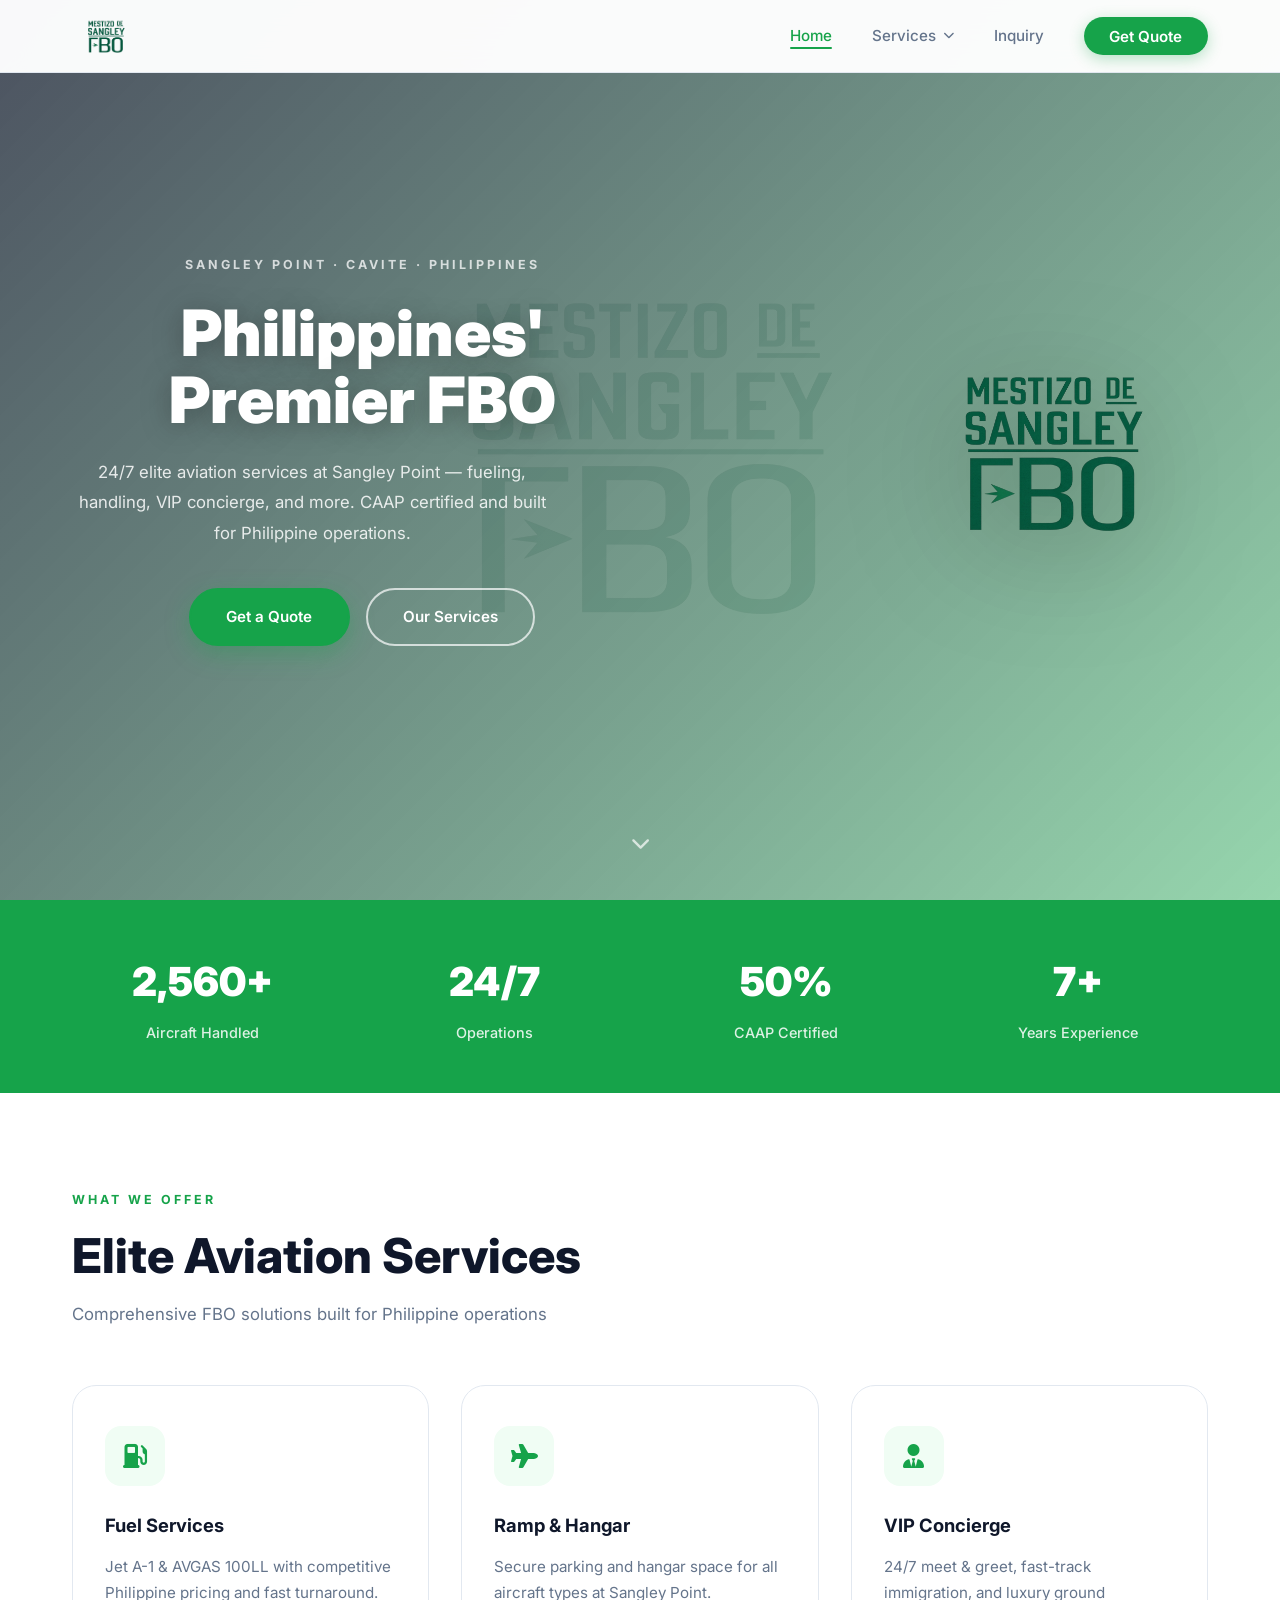
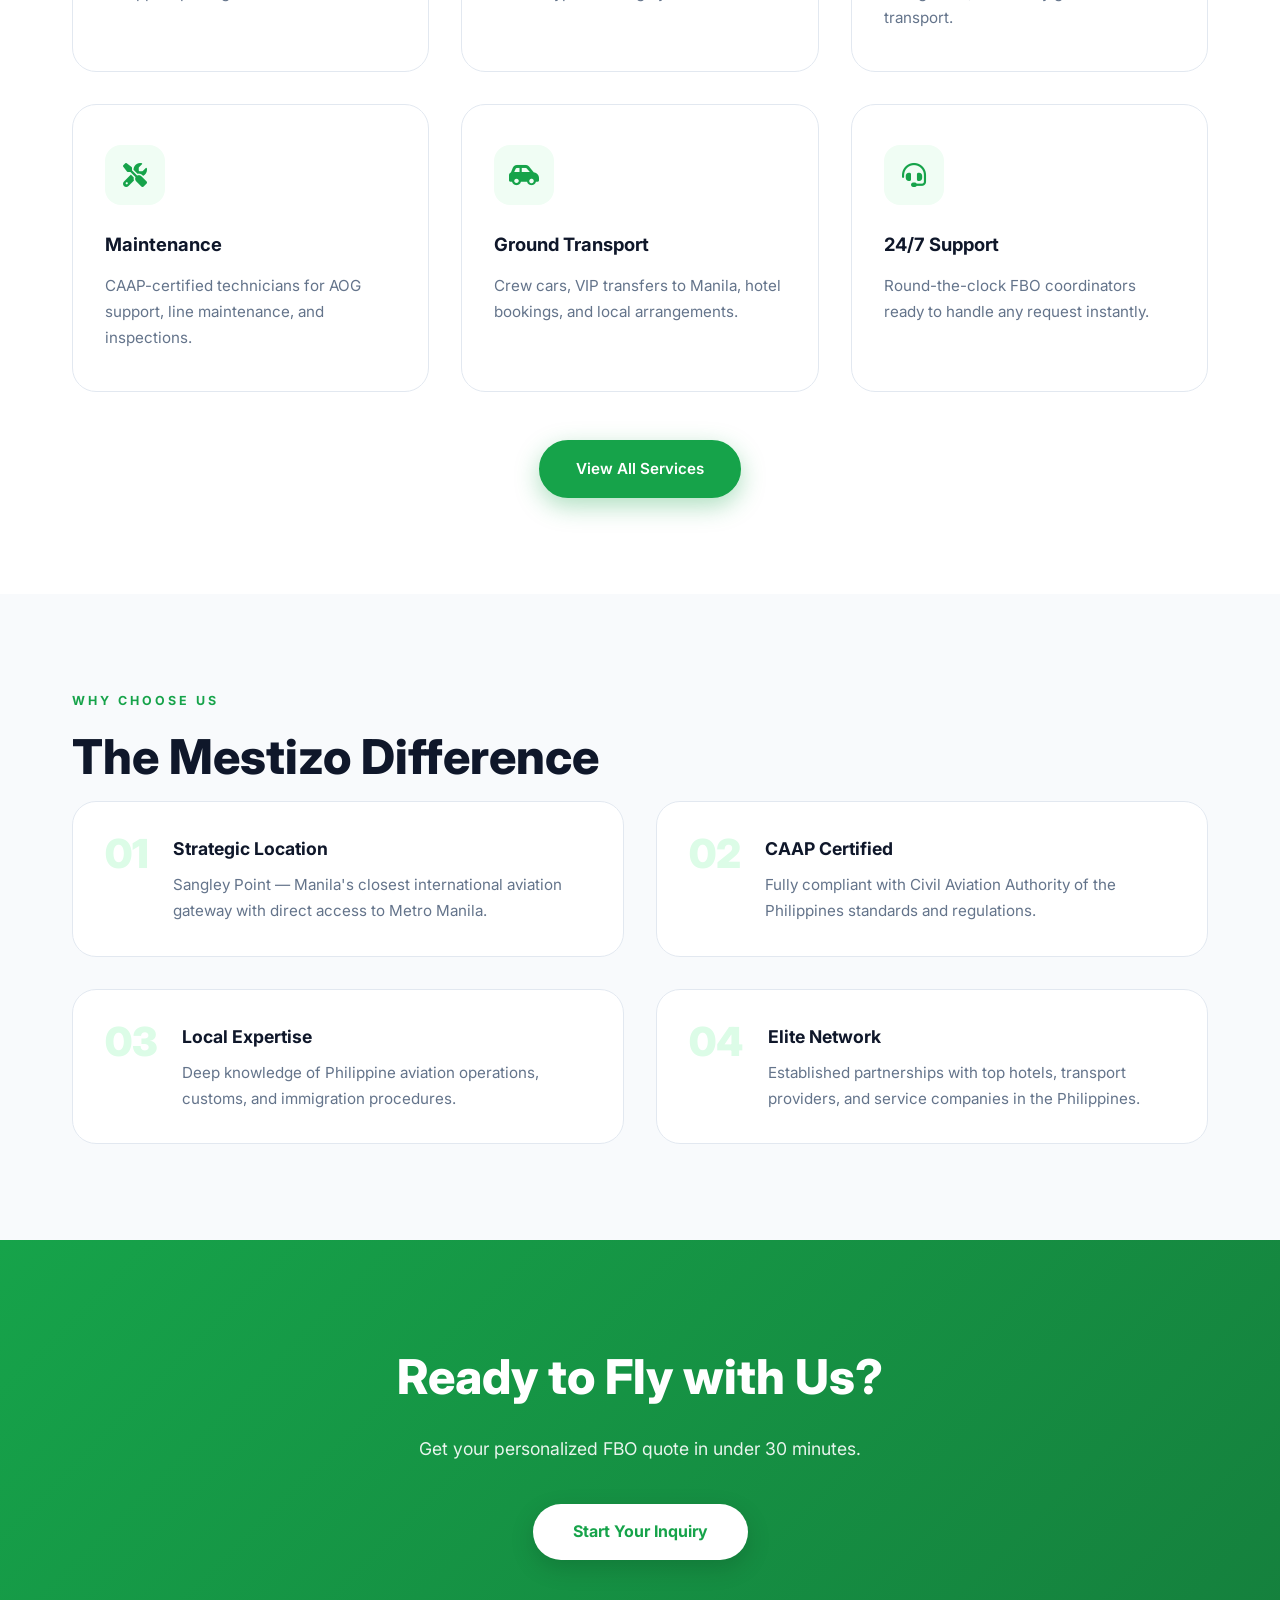
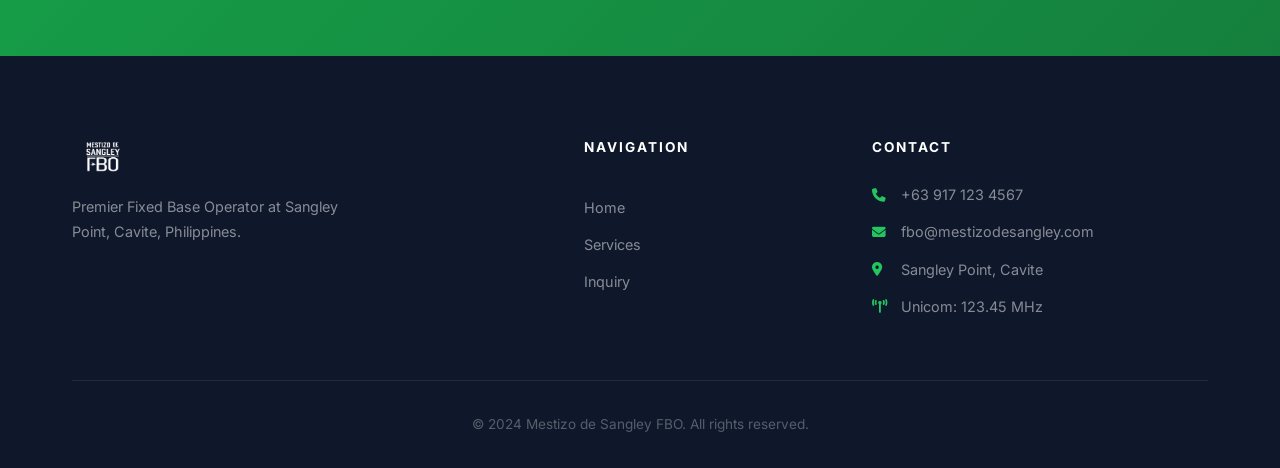
==== commit 437cd554: "Update index.html" ====
--- a/index.html
+++ b/index.html
@@ -4,6 +4,10 @@
     <meta charset="UTF-8">
     <meta name="viewport" content="width=device-width, initial-scale=1.0">
     <title>Mestizo de Sangley FBO</title>
+    <!-- Add these lines inside <head>, after <meta viewport> -->
+<link rel="icon" type="image/png" href="assets/logo.png">
+<link rel="apple-touch-icon" href="assets/logo.png">
+<link rel="shortcut icon" href="assets/logo.png">
     <link rel="stylesheet" href="style.css">
     <link href="https://fonts.googleapis.com/css2?family=Inter:wght@300;400;500;600;700;800;900&display=swap" rel="stylesheet">
     <link rel="stylesheet" href="https://cdnjs.cloudflare.com/ajax/libs/font-awesome/6.4.0/css/all.min.css">
--- a/style.css
+++ b/style.css
@@ -2428,3 +2428,57 @@
         padding: 2rem 1.5rem;
     }
 }
+
+/* ================================
+   SERVICE ROW LINKS (services.html)
+================================ */
+.service-row-link {
+    text-decoration: none;
+    color: inherit;
+    display: block;
+}
+
+.service-row-link .service-row {
+    cursor: pointer;
+    position: relative;
+}
+
+.service-row-link:hover .service-row {
+    border-color: var(--green);
+    box-shadow: 0 12px 40px rgba(22,163,74,0.12);
+    transform: translateX(8px);
+    background: #fafffe;
+}
+
+.service-row-link:hover .service-row-icon {
+    background: var(--green);
+    color: var(--white);
+    transform: scale(1.1);
+}
+
+.service-row-arrow {
+    width: 44px;
+    height: 44px;
+    min-width: 44px;
+    background: var(--green-pale);
+    border-radius: 50%;
+    display: flex;
+    align-items: center;
+    justify-content: center;
+    color: var(--green);
+    font-size: 0.9rem;
+    transition: var(--transition);
+    flex-shrink: 0;
+}
+
+.service-row-link:hover .service-row-arrow {
+    background: var(--green);
+    color: var(--white);
+    transform: translateX(4px);
+}
+
+/* Remove old btn-green small from service rows
+   since we now use arrow instead */
+.service-row-link .btn-green.small {
+    display: none;
+}
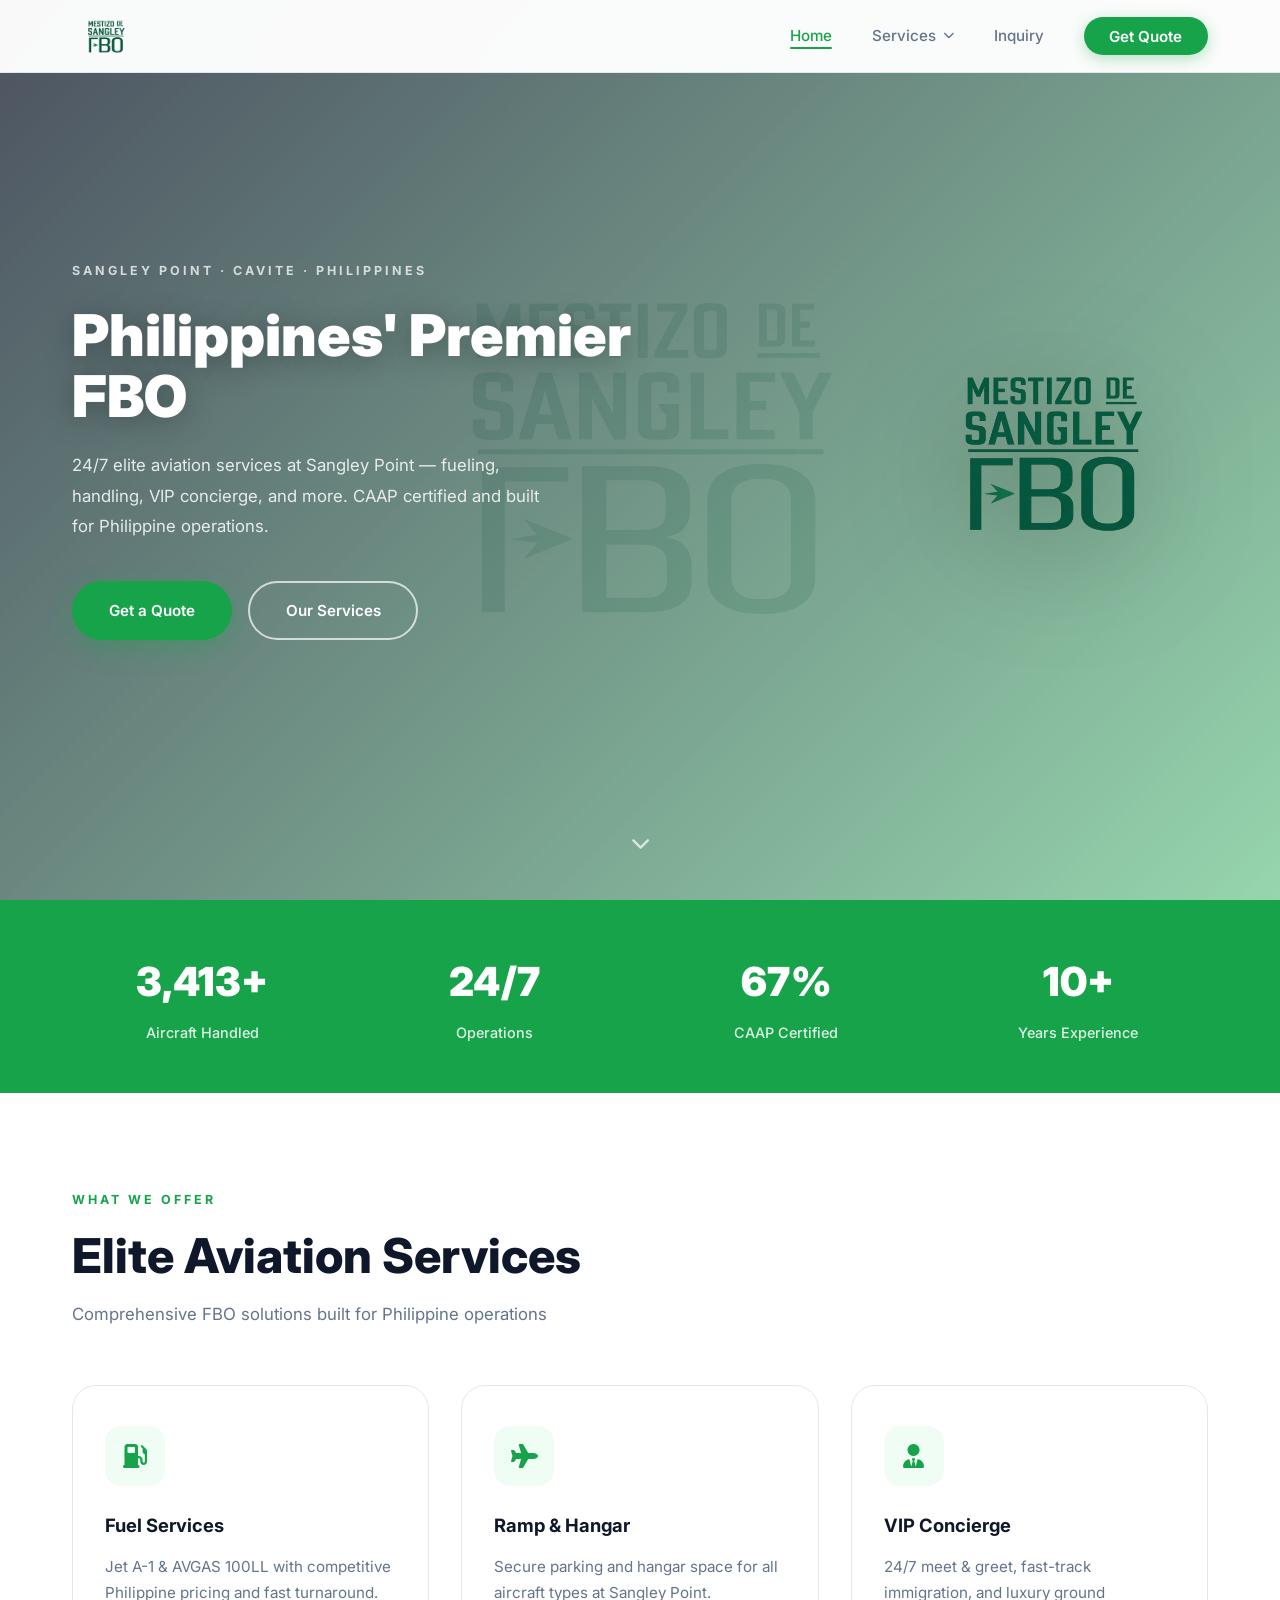
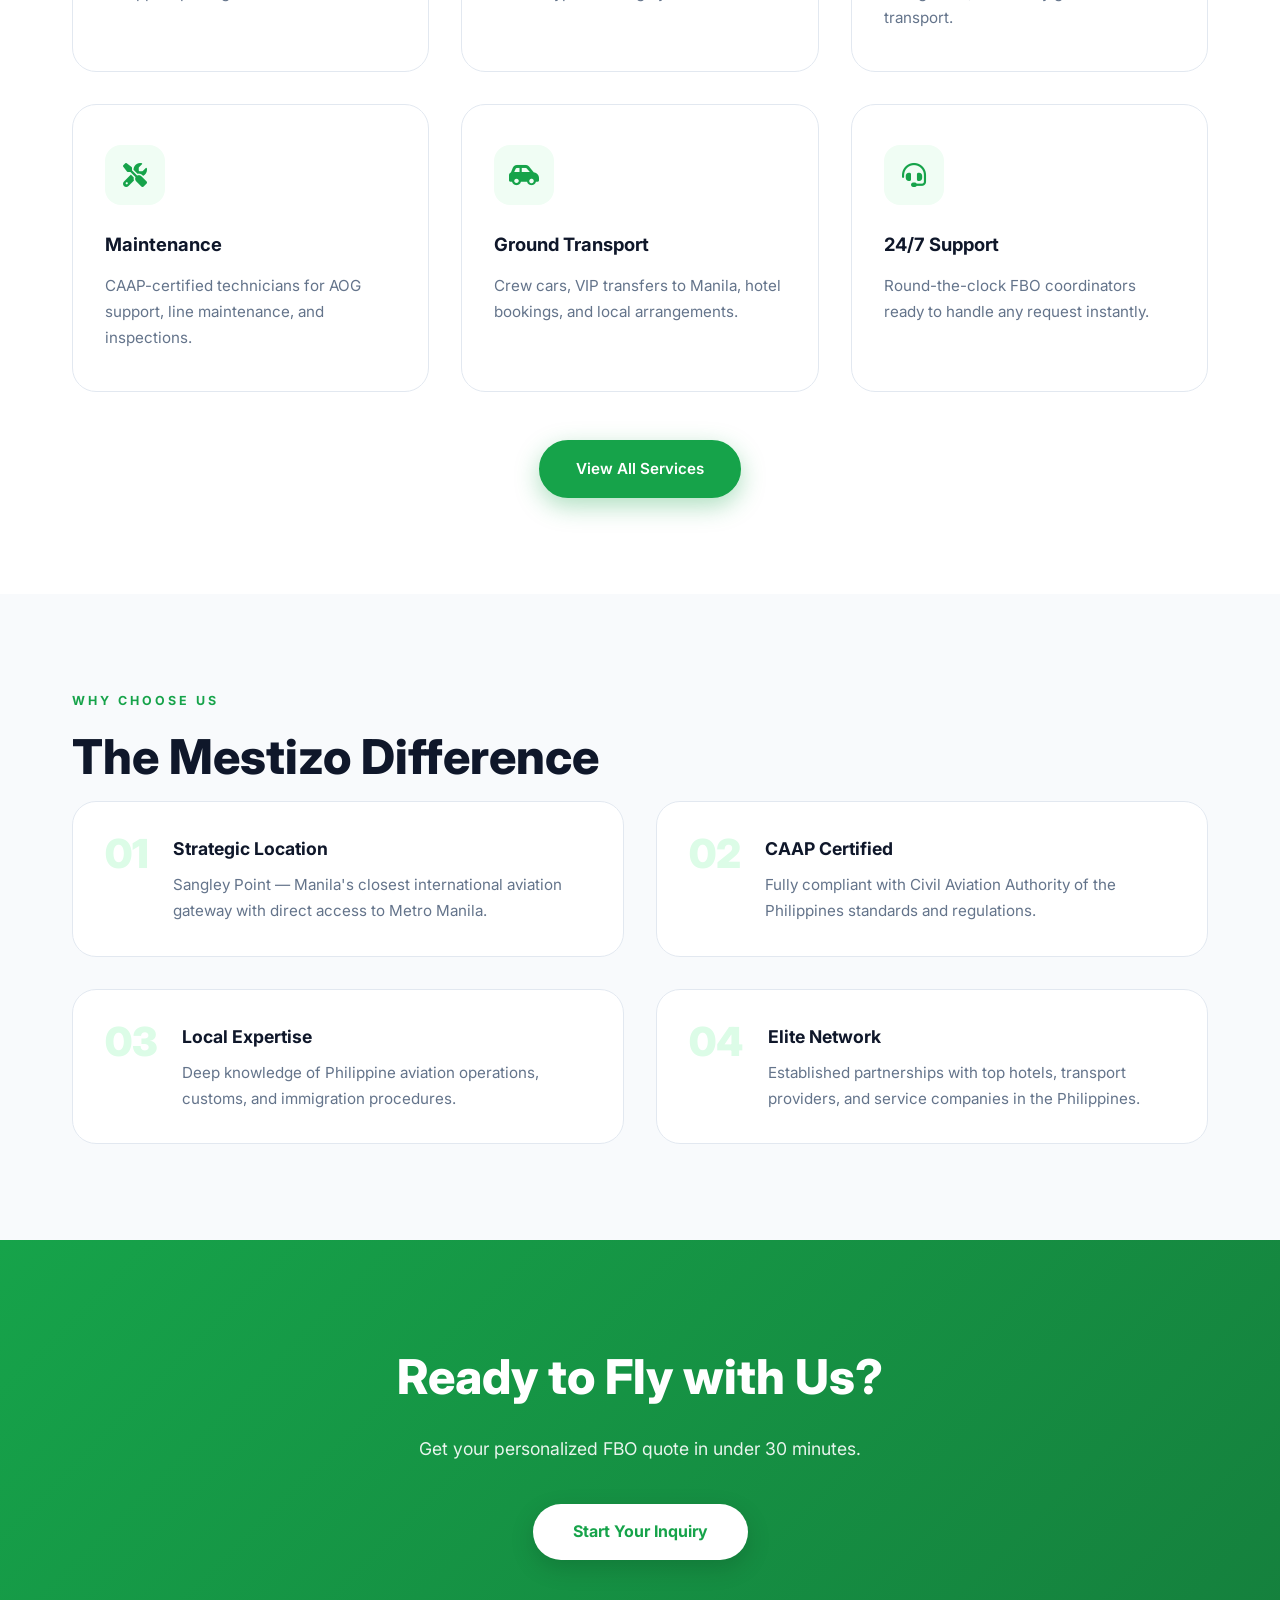
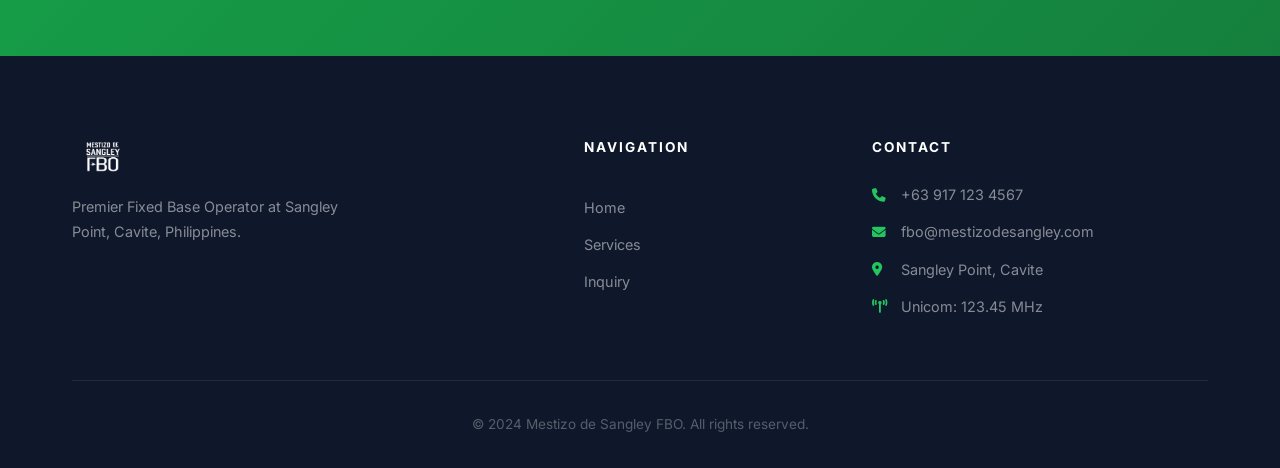
==== commit 6b6615b9: "Update index.html" ====
--- a/index.html
+++ b/index.html
@@ -74,30 +74,39 @@
         </div>
     </nav>
 
-    <!-- HERO -->
-    <section class="hero">
-        <video autoplay muted loop playsinline class="hero-video">
-            <source src="assets/hero-bg.mp4" type="video/mp4">
-        </video>
-        <div class="hero-overlay"></div>
-        <div class="hero-content">
-            <div class="hero-left">
-                <p class="hero-tag">SANGLEY POINT · CAVITE · PHILIPPINES</p>
-                <h1>Philippines' Premier FBO</h1>
-                <p class="hero-sub">24/7 elite aviation services at Sangley Point — fueling, handling, VIP concierge, and more. CAAP certified and built for Philippine operations.</p>
-                <div class="hero-btns">
-                    <a href="inquiry.html" class="btn-green">Get a Quote</a>
-                    <a href="services.html" class="btn-outline">Our Services</a>
-                </div>
-            </div>
-            <div class="hero-right">
-                <img src="assets/logo.png" alt="Mestizo de Sangley FBO" class="hero-logo">
-            </div>
-        </div>
-        <div class="hero-scroll">
-            <i class="fas fa-chevron-down"></i>
-        </div>
-    </section>
+   <!-- HERO -->
+<section class="hero">
+    <video 
+        class="hero-video" 
+        autoplay 
+        muted 
+        loop 
+        playsinline
+        preload="auto"
+        disablePictureInPicture
+        disableRemotePlayback>
+        <source src="assets/hero-bg.mp4" type="video/mp4">
+        <source src="assets/hero-bg.webm" type="video/webm">
+    </video>
+    <div class="hero-overlay"></div>
+    <div class="hero-content">
+        <div class="hero-left">
+            <p class="hero-tag">SANGLEY POINT · CAVITE · PHILIPPINES</p>
+            <h1>Philippines' Premier FBO</h1>
+            <p class="hero-sub">24/7 elite aviation services at Sangley Point — fueling, handling, VIP concierge, and more. CAAP certified and built for Philippine operations.</p>
+            <div class="hero-btns">
+                <a href="inquiry.html" class="btn-green">Get a Quote</a>
+                <a href="services.html" class="btn-outline">Our Services</a>
+            </div>
+        </div>
+        <div class="hero-right">
+            <img src="assets/logo.png" alt="Mestizo de Sangley FBO" class="hero-logo">
+        </div>
+    </div>
+    <div class="hero-scroll">
+        <i class="fas fa-chevron-down"></i>
+    </div>
+</section>
 
     <!-- STATS -->
     <section class="stats-section">
--- a/style.css
+++ b/style.css
@@ -157,1125 +157,6 @@
 }
 
 /* ================================
-   HERO
-================================ */
-.hero {
-    position: relative;
-    height: 100vh;
-    min-height: 700px;
-    display: flex;
-    align-items: center;
-    justify-content: center;
-    overflow: hidden;
-}
-
-.hero-video {
-    position: absolute;
-    inset: 0;
-    width: 100%;
-    height: 100%;
-    object-fit: cover;
-    z-index: 0;
-}
-
-.hero-overlay {
-    position: absolute;
-    inset: 0;
-    background: linear-gradient(
-        135deg,
-        rgba(15,23,42,0.75) 0%,
-        rgba(22,163,74,0.45) 100%
-    );
-    z-index: 1;
-}
-
-.hero-content {
-    position: relative;
-    z-index: 2;
-    text-align: center;
-    color: var(--white);
-    padding: 0 1.5rem;
-    max-width: 800px;
-}
-
-.hero-tag {
-    font-size: 0.85rem;
-    font-weight: 600;
-    letter-spacing: 3px;
-    color: rgba(255,255,255,0.8);
-    margin-bottom: 1.5rem;
-    text-transform: uppercase;
-}
-
-.hero-content h1 {
-    font-size: clamp(3.5rem, 8vw, 7rem);
-    font-weight: 900;
-    line-height: 1;
-    margin-bottom: 1.5rem;
-    color: var(--white);
-    text-shadow: 0 4px 30px rgba(0,0,0,0.3);
-}
-
-.hero-sub {
-    font-size: 1.2rem;
-    font-weight: 400;
-    color: rgba(255,255,255,0.9);
-    margin-bottom: 3rem;
-}
-
-.hero-btns {
-    display: flex;
-    gap: 1rem;
-    justify-content: center;
-    flex-wrap: wrap;
-}
-
-.hero-scroll {
-    position: absolute;
-    bottom: 2.5rem;
-    left: 50%;
-    transform: translateX(-50%);
-    z-index: 2;
-    color: rgba(255,255,255,0.7);
-    font-size: 1.2rem;
-    animation: bounce 2s infinite;
-}
-
-@keyframes bounce {
-    0%, 100% { transform: translateX(-50%) translateY(0); }
-    50% { transform: translateX(-50%) translateY(8px); }
-}
-
-/* ================================
-   BUTTONS
-================================ */
-.btn-green {
-    display: inline-block;
-    background: var(--green);
-    color: var(--white);
-    padding: 0.9rem 2.2rem;
-    border-radius: 50px;
-    font-weight: 600;
-    font-size: 0.95rem;
-    transition: var(--transition);
-    box-shadow: 0 8px 25px rgba(22,163,74,0.35);
-    border: 2px solid var(--green);
-}
-
-.btn-green:hover {
-    background: #15803d;
-    border-color: #15803d;
-    transform: translateY(-3px);
-    box-shadow: 0 15px 35px rgba(22,163,74,0.45);
-}
-
-.btn-green.small {
-    padding: 0.6rem 1.5rem;
-    font-size: 0.88rem;
-    white-space: nowrap;
-}
-
-.btn-outline {
-    display: inline-block;
-    background: transparent;
-    color: var(--white);
-    padding: 0.9rem 2.2rem;
-    border-radius: 50px;
-    font-weight: 600;
-    font-size: 0.95rem;
-    border: 2px solid rgba(255,255,255,0.7);
-    transition: var(--transition);
-}
-
-.btn-outline:hover {
-    background: rgba(255,255,255,0.15);
-    border-color: var(--white);
-    transform: translateY(-3px);
-}
-
-.btn-white {
-    display: inline-block;
-    background: var(--white);
-    color: var(--green);
-    padding: 0.9rem 2.5rem;
-    border-radius: 50px;
-    font-weight: 700;
-    font-size: 1rem;
-    transition: var(--transition);
-    box-shadow: 0 8px 25px rgba(0,0,0,0.15);
-}
-
-.btn-white:hover {
-    transform: translateY(-3px);
-    box-shadow: 0 15px 40px rgba(0,0,0,0.2);
-}
-
-/* ================================
-   SECTIONS
-================================ */
-.section-white {
-    padding: 6rem 0;
-    background: var(--white);
-}
-
-.section-gray {
-    padding: 6rem 0;
-    background: var(--gray-bg);
-}
-
-.section-label {
-    font-size: 0.78rem;
-    font-weight: 700;
-    letter-spacing: 3px;
-    text-transform: uppercase;
-    color: var(--green);
-    margin-bottom: 1rem;
-}
-
-.section-label.white {
-    color: rgba(255,255,255,0.8);
-}
-
-.section-title {
-    font-size: clamp(2rem, 4vw, 3rem);
-    font-weight: 800;
-    color: var(--dark);
-    margin-bottom: 1rem;
-    line-height: 1.2;
-}
-
-.section-sub {
-    font-size: 1.05rem;
-    color: var(--muted);
-    max-width: 560px;
-    margin-bottom: 3.5rem;
-}
-
-.center-btn {
-    text-align: center;
-    margin-top: 3rem;
-}
-
-/* ================================
-   STATS
-================================ */
-.stats-section {
-    background: var(--green);
-    padding: 3rem 0;
-}
-
-.stats-row {
-    display: grid;
-    grid-template-columns: repeat(4, 1fr);
-    gap: 2rem;
-}
-
-.stat-box {
-    text-align: center;
-    color: var(--white);
-}
-
-.stat-box h3 {
-    font-size: 2.5rem;
-    font-weight: 900;
-    margin-bottom: 0.3rem;
-}
-
-.stat-box p {
-    font-size: 0.9rem;
-    opacity: 0.85;
-    font-weight: 500;
-}
-
-/* ================================
-   CARDS
-================================ */
-.cards-grid {
-    display: grid;
-    grid-template-columns: repeat(3, 1fr);
-    gap: 2rem;
-}
-
-.card {
-    background: var(--white);
-    border: 1px solid var(--border);
-    border-radius: var(--radius-lg);
-    padding: 2.5rem 2rem;
-    transition: var(--transition);
-    position: relative;
-    overflow: hidden;
-}
-
-.card::before {
-    content: '';
-    position: absolute;
-    top: 0;
-    left: 0;
-    right: 0;
-    height: 3px;
-    background: linear-gradient(90deg, var(--green), var(--green-light));
-    transform: scaleX(0);
-    transition: var(--transition);
-}
-
-.card:hover::before {
-    transform: scaleX(1);
-}
-
-.card:hover {
-    transform: translateY(-8px);
-    box-shadow: var(--shadow-lg);
-    border-color: var(--green-border);
-}
-
-.card-icon {
-    width: 60px;
-    height: 60px;
-    border-radius: var(--radius);
-    display: flex;
-    align-items: center;
-    justify-content: center;
-    font-size: 1.5rem;
-    margin-bottom: 1.5rem;
-}
-
-.card-icon.green {
-    background: var(--green-pale);
-    color: var(--green);
-}
-
-.card h4 {
-    font-size: 1.15rem;
-    font-weight: 700;
-    color: var(--dark);
-    margin-bottom: 0.8rem;
-}
-
-.card p {
-    font-size: 0.95rem;
-    color: var(--muted);
-    line-height: 1.7;
-}
-
-/* ================================
-   WHY US
-================================ */
-.why-grid {
-    display: grid;
-    grid-template-columns: repeat(2, 1fr);
-    gap: 2rem;
-}
-
-.why-item {
-    display: flex;
-    gap: 1.5rem;
-    align-items: flex-start;
-    background: var(--white);
-    border: 1px solid var(--border);
-    border-radius: var(--radius-lg);
-    padding: 2rem;
-    transition: var(--transition);
-}
-
-.why-item:hover {
-    border-color: var(--green);
-    box-shadow: var(--shadow);
-    transform: translateY(-4px);
-}
-
-.why-num {
-    font-size: 2.5rem;
-    font-weight: 900;
-    color: var(--green-border);
-    line-height: 1;
-    flex-shrink: 0;
-}
-
-.why-item h4 {
-    font-size: 1.1rem;
-    font-weight: 700;
-    color: var(--dark);
-    margin-bottom: 0.5rem;
-}
-
-.why-item p {
-    font-size: 0.95rem;
-    color: var(--muted);
-    line-height: 1.7;
-}
-
-/* ================================
-   CTA BANNER
-================================ */
-.cta-banner {
-    background: linear-gradient(135deg, var(--green) 0%, #15803d 100%);
-    padding: 6rem 0;
-    text-align: center;
-    color: var(--white);
-}
-
-.cta-banner h2 {
-    font-size: clamp(2rem, 4vw, 3rem);
-    font-weight: 800;
-    margin-bottom: 1rem;
-}
-
-.cta-banner p {
-    font-size: 1.1rem;
-    opacity: 0.9;
-    margin-bottom: 2.5rem;
-}
-
-/* ================================
-   PAGE HERO (Services & Inquiry)
-================================ */
-.page-hero {
-    background: linear-gradient(135deg, var(--dark) 0%, #1e3a2f 100%);
-    padding: 10rem 0 5rem;
-    color: var(--white);
-}
-
-.page-hero h1 {
-    font-size: clamp(2.5rem, 5vw, 4rem);
-    font-weight: 900;
-    line-height: 1.1;
-    margin-bottom: 1rem;
-    color: var(--white);
-}
-
-.page-hero p {
-    font-size: 1.1rem;
-    color: rgba(255,255,255,0.75);
-}
-
-/* ================================
-   SERVICES LIST (Services Page)
-================================ */
-.services-list {
-    display: flex;
-    flex-direction: column;
-    gap: 1.5rem;
-}
-
-.service-row {
-    display: flex;
-    align-items: center;
-    gap: 2rem;
-    background: var(--white);
-    border: 1px solid var(--border);
-    border-radius: var(--radius-lg);
-    padding: 2.5rem;
-    transition: var(--transition);
-}
-
-.service-row:hover {
-    border-color: var(--green);
-    box-shadow: var(--shadow);
-    transform: translateX(6px);
-}
-
-.service-row-icon {
-    width: 70px;
-    height: 70px;
-    min-width: 70px;
-    background: var(--green-pale);
-    border-radius: var(--radius);
-    display: flex;
-    align-items: center;
-    justify-content: center;
-    font-size: 1.8rem;
-    color: var(--green);
-    transition: var(--transition);
-}
-
-.service-row:hover .service-row-icon {
-    background: var(--green);
-    color: var(--white);
-    transform: scale(1.1);
-}
-
-.service-row-content {
-    flex: 1;
-}
-
-.service-row-content h3 {
-    font-size: 1.3rem;
-    font-weight: 700;
-    color: var(--dark);
-    margin-bottom: 0.6rem;
-}
-
-.service-row-content p {
-    font-size: 0.95rem;
-    color: var(--muted);
-    line-height: 1.7;
-    margin-bottom: 1rem;
-}
-
-.service-tags {
-    display: flex;
-    flex-wrap: wrap;
-    gap: 0.5rem;
-}
-
-.service-tags span {
-    background: var(--green-pale);
-    color: var(--green);
-    padding: 0.3rem 1rem;
-    border-radius: 50px;
-    font-size: 0.8rem;
-    font-weight: 600;
-    border: 1px solid var(--green-border);
-}
-
-/* ================================
-   INQUIRY FORM
-================================ */
-.form-wrapper {
-    display: grid;
-    grid-template-columns: 1fr 380px;
-    gap: 3rem;
-    align-items: start;
-}
-
-.form-box {
-    background: var(--white);
-    border: 1px solid var(--border);
-    border-radius: var(--radius-lg);
-    padding: 3rem;
-}
-
-.form-box h3 {
-    font-size: 1.2rem;
-    font-weight: 700;
-    color: var(--dark);
-    margin-bottom: 1.8rem;
-    padding-bottom: 1rem;
-    border-bottom: 2px solid var(--green-pale);
-    position: relative;
-}
-
-.form-box h3::after {
-    content: '';
-    position: absolute;
-    bottom: -2px;
-    left: 0;
-    width: 50px;
-    height: 2px;
-    background: var(--green);
-}
-
-.form-row {
-    display: grid;
-    grid-template-columns: 1fr 1fr;
-    gap: 1.5rem;
-    margin-bottom: 1.5rem;
-}
-
-.form-group {
-    display: flex;
-    flex-direction: column;
-    gap: 0.5rem;
-    margin-bottom: 1.5rem;
-}
-
-.form-group label {
-    font-size: 0.88rem;
-    font-weight: 600;
-    color: var(--text);
-}
-
-.form-group input,
-.form-group textarea,
-.form-group select {
-    width: 100%;
-    padding: 0.85rem 1.2rem;
-    border: 1.5px solid var(--border);
-    border-radius: var(--radius);
-    font-size: 0.95rem;
-    font-family: 'Inter', sans-serif;
-    color: var(--text);
-    background: var(--white);
-    transition: var(--transition);
-    outline: none;
-}
-
-.form-group input:focus,
-.form-group textarea:focus,
-.form-group select:focus {
-    border-color: var(--green);
-    box-shadow: 0 0 0 3px rgba(22,163,74,0.1);
-}
-
-.form-group input::placeholder,
-.form-group textarea::placeholder {
-    color: #94a3b8;
-}
-
-.form-group textarea {
-    resize: vertical;
-    min-height: 130px;
-}
-
-/* CHECKBOX GRID */
-.checkbox-grid {
-    display: grid;
-    grid-template-columns: repeat(2, 1fr);
-    gap: 0.8rem;
-    margin-bottom: 2rem;
-}
-
-.check-item {
-    display: flex;
-    align-items: center;
-    gap: 0.8rem;
-    padding: 0.9rem 1.2rem;
-    border: 1.5px solid var(--border);
-    border-radius: var(--radius);
-    cursor: pointer;
-    transition: var(--transition);
-    font-size: 0.9rem;
-    font-weight: 500;
-    color: var(--text);
-    user-select: none;
-}
-
-.check-item:hover {
-    border-color: var(--green);
-    background: var(--green-pale);
-    color: var(--green);
-}
-
-.check-item input[type="checkbox"] {
-    display: none;
-}
-
-.check-box {
-    width: 20px;
-    height: 20px;
-    min-width: 20px;
-    border: 2px solid var(--border);
-    border-radius: 6px;
-    display: flex;
-    align-items: center;
-    justify-content: center;
-    transition: var(--transition);
-    background: var(--white);
-}
-
-.check-item input:checked ~ .check-box {
-    background: var(--green);
-    border-color: var(--green);
-}
-
-.check-item input:checked ~ .check-box::after {
-    content: '✓';
-    color: white;
-    font-size: 0.75rem;
-    font-weight: 700;
-}
-
-.check-item input:checked ~ span:last-child {
-    color: var(--green);
-    font-weight: 600;
-}
-
-/* SUBMIT BUTTON */
-.submit-btn {
-    width: 100%;
-    padding: 1.1rem 2rem;
-    background: var(--green);
-    color: var(--white);
-    border: none;
-    border-radius: 50px;
-    font-size: 1rem;
-    font-weight: 700;
-    font-family: 'Inter', sans-serif;
-    cursor: pointer;
-    transition: var(--transition);
-    display: flex;
-    align-items: center;
-    justify-content: center;
-    gap: 0.8rem;
-    box-shadow: 0 8px 25px rgba(22,163,74,0.35);
-    margin-top: 1rem;
-}
-
-.submit-btn:hover {
-    background: #15803d;
-    transform: translateY(-3px);
-    box-shadow: 0 15px 40px rgba(22,163,74,0.45);
-}
-
-.submit-btn:active {
-    transform: translateY(0);
-}
-
-/* CONTACT BOX */
-.contact-box {
-    background: var(--dark);
-    border-radius: var(--radius-lg);
-    padding: 2.5rem;
-    color: var(--white);
-    position: sticky;
-    top: 100px;
-}
-
-.contact-box h3 {
-    font-size: 1.4rem;
-    font-weight: 800;
-    margin-bottom: 0.5rem;
-    color: var(--white);
-}
-
-.contact-box > p {
-    font-size: 0.9rem;
-    color: rgba(255,255,255,0.6);
-    margin-bottom: 2rem;
-    padding-bottom: 2rem;
-    border-bottom: 1px solid rgba(255,255,255,0.1);
-}
-
-.contact-item {
-    display: flex;
-    align-items: flex-start;
-    gap: 1rem;
-    margin-bottom: 1.5rem;
-}
-
-.contact-icon {
-    width: 42px;
-    height: 42px;
-    min-width: 42px;
-    background: rgba(22,163,74,0.2);
-    border-radius: 10px;
-    display: flex;
-    align-items: center;
-    justify-content: center;
-    color: var(--green-light);
-    font-size: 1rem;
-}
-
-.contact-item strong {
-    display: block;
-    font-size: 0.8rem;
-    font-weight: 600;
-    color: rgba(255,255,255,0.5);
-    text-transform: uppercase;
-    letter-spacing: 1px;
-    margin-bottom: 0.2rem;
-}
-
-.contact-item p {
-    font-size: 0.95rem;
-    color: rgba(255,255,255,0.85);
-    font-weight: 500;
-}
-
-.response-badge {
-    display: flex;
-    align-items: center;
-    gap: 0.8rem;
-    background: rgba(22,163,74,0.15);
-    border: 1px solid rgba(22,163,74,0.3);
-    border-radius: var(--radius);
-    padding: 1rem 1.2rem;
-    margin-top: 2rem;
-    font-size: 0.88rem;
-    color: rgba(255,255,255,0.8);
-}
-
-.response-badge i {
-    color: var(--green-light);
-    font-size: 1rem;
-}
-
-.response-badge strong {
-    color: var(--green-light);
-}
-
-/* ================================
-   FOOTER
-================================ */
-.footer {
-    background: var(--dark);
-    color: rgba(255,255,255,0.7);
-    padding: 5rem 0 2rem;
-}
-
-.footer-grid {
-    display: grid;
-    grid-template-columns: 2fr 1fr 1.5fr;
-    gap: 4rem;
-    margin-bottom: 3rem;
-}
-
-.footer-logo {
-    height: 40px;
-    width: auto;
-    object-fit: contain;
-    filter: brightness(0) invert(1);
-    margin-bottom: 1.2rem;
-}
-
-.footer-brand p {
-    font-size: 0.9rem;
-    line-height: 1.7;
-    color: rgba(255,255,255,0.5);
-    max-width: 280px;
-}
-
-.footer-links h5,
-.footer-contact h5 {
-    font-size: 0.85rem;
-    font-weight: 700;
-    text-transform: uppercase;
-    letter-spacing: 2px;
-    color: var(--white);
-    margin-bottom: 1.5rem;
-}
-
-.footer-links {
-    display: flex;
-    flex-direction: column;
-    gap: 0.8rem;
-}
-
-.footer-links a {
-    font-size: 0.9rem;
-    color: rgba(255,255,255,0.5);
-    transition: var(--transition);
-}
-
-.footer-links a:hover {
-    color: var(--green-light);
-    padding-left: 4px;
-}
-
-.footer-contact p {
-    display: flex;
-    align-items: center;
-    gap: 0.8rem;
-    font-size: 0.9rem;
-    color: rgba(255,255,255,0.5);
-    margin-bottom: 0.8rem;
-}
-
-.footer-contact i {
-    color: var(--green-light);
-    width: 16px;
-    font-size: 0.85rem;
-}
-
-.footer-bottom {
-    border-top: 1px solid rgba(255,255,255,0.08);
-    padding-top: 2rem;
-    text-align: center;
-    font-size: 0.85rem;
-    color: rgba(255,255,255,0.3);
-}
-
-/* ================================
-   RESPONSIVE
-================================ */
-@media (max-width: 1024px) {
-    .cards-grid {
-        grid-template-columns: repeat(2, 1fr);
-    }
-
-    .form-wrapper {
-        grid-template-columns: 1fr;
-    }
-
-    .contact-box {
-        position: static;
-    }
-
-    .footer-grid {
-        grid-template-columns: 1fr 1fr;
-        gap: 3rem;
-    }
-
-    .footer-brand {
-        grid-column: 1 / -1;
-    }
-}
-
-@media (max-width: 768px) {
-    .nav-links {
-        display: none;
-        position: fixed;
-        top: 72px;
-        left: 0;
-        right: 0;
-        background: var(--white);
-        flex-direction: column;
-        padding: 2rem;
-        gap: 1.5rem;
-        border-bottom: 1px solid var(--border);
-        box-shadow: 0 20px 40px rgba(0,0,0,0.1);
-    }
-
-    .nav-links.open {
-        display: flex;
-    }
-
-    .burger {
-        display: flex;
-    }
-
-    .stats-row {
-        grid-template-columns: repeat(2, 1fr);
-    }
-
-    .cards-grid {
-        grid-template-columns: 1fr;
-    }
-
-    .why-grid {
-        grid-template-columns: 1fr;
-    }
-
-    .service-row {
-        flex-direction: column;
-        align-items: flex-start;
-        gap: 1.5rem;
-    }
-
-    .service-row .btn-green {
-        align-self: flex-start;
-    }
-
-    .form-row {
-        grid-template-columns: 1fr;
-    }
-
-    .checkbox-grid {
-        grid-template-columns: 1fr;
-    }
-
-    .footer-grid {
-        grid-template-columns: 1fr;
-        gap: 2.5rem;
-    }
-
-    .hero-content h1 {
-        font-size: clamp(3rem, 12vw, 5rem);
-    }
-
-    .page-hero {
-        padding: 8rem 0 4rem;
-    }
-}
-
-@media (max-width: 480px) {
-    .container {
-        padding: 0 1.2rem;
-    }
-
-    .form-box {
-        padding: 2rem 1.5rem;
-    }
-
-    .section-white,
-    .section-gray {
-        padding: 4rem 0;
-    }
-
-    .stats-row {
-        grid-template-columns: repeat(2, 1fr);
-        gap: 1rem;
-    }
-
-    .stat-box h3 {
-        font-size: 2rem;
-    }
-}
-/* ================================
-   HERO - LEFT/RIGHT LAYOUT
-================================ */
-.hero-content {
-    position: relative;
-    z-index: 2;
-    display: flex;
-    align-items: center;
-    justify-content: space-between;
-    gap: 4rem;
-    width: 100%;
-    max-width: 1200px;
-    padding: 0 2rem;
-    color: var(--white);
-}
-
-.hero-left {
-    flex: 1;
-    max-width: 580px;
-}
-
-.hero-left .hero-tag {
-    font-size: 0.78rem;
-    font-weight: 700;
-    letter-spacing: 3px;
-    color: rgba(255,255,255,0.75);
-    margin-bottom: 1.5rem;
-    text-transform: uppercase;
-    display: block;
-}
-
-.hero-left h1 {
-    font-size: clamp(2.8rem, 5vw, 5rem);
-    font-weight: 900;
-    line-height: 1.05;
-    margin-bottom: 1.5rem;
-    color: var(--white);
-    text-shadow: 0 4px 30px rgba(0,0,0,0.3);
-}
-
-.hero-left .hero-sub {
-    font-size: 1.05rem;
-    font-weight: 400;
-    color: rgba(255,255,255,0.85);
-    margin-bottom: 2.5rem;
-    line-height: 1.8;
-    max-width: 480px;
-}
-
-.hero-right {
-    flex-shrink: 0;
-    display: flex;
-    align-items: center;
-    justify-content: center;
-}
-
-.hero-logo {
-    width: 320px;
-    height: auto;
-    object-fit: contain;
-    filter: drop-shadow(0 20px 60px rgba(0,0,0,0.4));
-    animation: heroLogoFloat 4s ease-in-out infinite;
-}
-
-@keyframes heroLogoFloat {
-    0%, 100% { transform: translateY(0px); }
-    50% { transform: translateY(-15px); }
-}
-
-/* ================================
-   PAGE HERO - LEFT/RIGHT LAYOUT
-================================ */
-.page-hero-inner {
-    display: flex;
-    align-items: center;
-    justify-content: space-between;
-    gap: 4rem;
-}
-
-.page-hero-left {
-    flex: 1;
-    max-width: 580px;
-}
-
-.page-hero-left h1 {
-    font-size: clamp(2.5rem, 4vw, 3.8rem);
-    font-weight: 900;
-    line-height: 1.1;
-    margin-bottom: 1.2rem;
-    color: var(--white);
-}
-
-.page-hero-left p {
-    font-size: 1.05rem;
-    color: rgba(255,255,255,0.75);
-    line-height: 1.8;
-    max-width: 480px;
-}
-
-.page-hero-right {
-    flex-shrink: 0;
-    display: flex;
-    align-items: center;
-    justify-content: center;
-}
-
-.page-hero-logo {
-    width: 280px;
-    height: auto;
-    object-fit: contain;
-    filter: drop-shadow(0 20px 60px rgba(0,0,0,0.35))
-            brightness(0) invert(1);
-    opacity: 0.9;
-    animation: heroLogoFloat 4s ease-in-out infinite;
-}
-
-/* ================================
-   RESPONSIVE - HERO LAYOUT
-================================ */
-@media (max-width: 900px) {
-    .hero-content {
-        flex-direction: column;
-        text-align: center;
-        justify-content: center;
-        padding-top: 6rem;
-    }
-
-    .hero-left {
-        max-width: 100%;
-    }
-
-    .hero-left .hero-sub {
-        max-width: 100%;
-    }
-
-    .hero-btns {
-        justify-content: center;
-    }
-
-    .hero-right {
-        order: -1;
-    }
-
-    .hero-logo {
-        width: 200px;
-    }
-
-    .page-hero-inner {
-        flex-direction: column;
-        text-align: center;
-        gap: 2.5rem;
-    }
-
-    .page-hero-left {
-        max-width: 100%;
-    }
-
-    .page-hero-left p {
-        max-width: 100%;
-    }
-
-    .page-hero-right {
-        order: -1;
-    }
-
-    .page-hero-logo {
-        width: 180px;
-    }
-}
-
-@media (max-width: 480px) {
-    .hero-logo {
-        width: 160px;
-    }
-
-    .page-hero-logo {
-        width: 140px;
-    }
-
-    .hero-left h1 {
-        font-size: 2.5rem;
-    }
-}
-
-/* ================================
    DROPDOWN MENU
 ================================ */
 .dropdown {
@@ -1298,9 +179,6 @@
     transform: rotate(180deg);
 }
 
-/* KEY FIX: padding-top bridges the gap between
-   the nav link and the dropdown so mouse
-   doesn't leave the hover zone */
 .dropdown-menu {
     position: absolute;
     top: 100%;
@@ -1317,14 +195,9 @@
     transition: opacity 0.2s ease, visibility 0.2s ease, transform 0.2s ease;
     z-index: 1000;
     pointer-events: none;
-
-    /* This moves it up so it overlaps slightly
-       with the nav item — no gap at all */
     margin-top: -8px;
 }
 
-/* Invisible bridge fills the gap between
-   nav link and dropdown menu */
 .dropdown-menu::after {
     content: '';
     position: absolute;
@@ -1335,7 +208,6 @@
     background: transparent;
 }
 
-/* Arrow pointer on dropdown */
 .dropdown-menu::before {
     content: '';
     position: absolute;
@@ -1432,42 +304,257 @@
 }
 
 /* ================================
-   MOBILE DROPDOWN
+   HERO
 ================================ */
-@media (max-width: 768px) {
-    .dropdown-menu {
-        position: static;
-        transform: none;
-        width: 100%;
-        box-shadow: none;
-        border: 1px solid var(--border);
-        border-radius: 12px;
-        opacity: 1;
-        visibility: visible;
-        pointer-events: all;
-        display: none;
-        margin-top: 0.5rem;
-        padding-top: 0.8rem;
-    }
-
-    .dropdown-menu::after {
-        display: none;
-    }
-
-    .dropdown-menu::before {
-        display: none;
-    }
-
-    .dropdown.open .dropdown-menu {
-        display: block;
-    }
-
-    .dropdown.open .dropdown-arrow {
-        transform: rotate(180deg);
-    }
-}
+.hero {
+    position: relative;
+    height: 100vh;
+    min-height: 700px;
+    display: flex;
+    align-items: center;
+    justify-content: center;
+    overflow: hidden;
+}
+
+.hero-video {
+    position: absolute;
+    inset: 0;
+    width: 100%;
+    height: 100%;
+    object-fit: cover;
+    z-index: 0;
+}
+
+.hero-overlay {
+    position: absolute;
+    inset: 0;
+    background: linear-gradient(
+        135deg,
+        rgba(15,23,42,0.75) 0%,
+        rgba(22,163,74,0.45) 100%
+    );
+    z-index: 1;
+}
+
+.hero-content {
+    position: relative;
+    z-index: 2;
+    display: flex;
+    align-items: center;
+    justify-content: space-between;
+    gap: 4rem;
+    width: 100%;
+    max-width: 1200px;
+    padding: 0 2rem;
+    color: var(--white);
+}
+
+.hero-left {
+    flex: 1;
+    max-width: 580px;
+}
+
+.hero-left .hero-tag {
+    font-size: 0.78rem;
+    font-weight: 700;
+    letter-spacing: 3px;
+    color: rgba(255,255,255,0.75);
+    margin-bottom: 1.5rem;
+    text-transform: uppercase;
+    display: block;
+}
+
+.hero-left h1 {
+    font-size: clamp(2.5rem, 4.5vw, 4.5rem);
+    font-weight: 900;
+    line-height: 1.05;
+    margin-bottom: 1.5rem;
+    color: var(--white);
+    text-shadow: 0 4px 30px rgba(0,0,0,0.3);
+}
+
+.hero-left .hero-sub {
+    font-size: 1.05rem;
+    font-weight: 400;
+    color: rgba(255,255,255,0.85);
+    margin-bottom: 2.5rem;
+    line-height: 1.8;
+    max-width: 480px;
+}
+
+.hero-right {
+    flex-shrink: 0;
+    display: flex;
+    align-items: center;
+    justify-content: center;
+}
+
+.hero-logo {
+    width: 320px;
+    height: auto;
+    object-fit: contain;
+    filter: drop-shadow(0 20px 60px rgba(0,0,0,0.4));
+    animation: heroLogoFloat 4s ease-in-out infinite;
+}
+
+@keyframes heroLogoFloat {
+    0%, 100% { transform: translateY(0px); }
+    50% { transform: translateY(-15px); }
+}
+
+.hero-btns {
+    display: flex;
+    gap: 1rem;
+    flex-wrap: wrap;
+}
+
+.hero-scroll {
+    position: absolute;
+    bottom: 2.5rem;
+    left: 50%;
+    transform: translateX(-50%);
+    z-index: 2;
+    color: rgba(255,255,255,0.7);
+    font-size: 1.2rem;
+    animation: bounce 2s infinite;
+}
+
+@keyframes bounce {
+    0%, 100% { transform: translateX(-50%) translateY(0); }
+    50% { transform: translateX(-50%) translateY(8px); }
+}
+
 /* ================================
-   LOGO BACKGROUND WATERMARK - FIXED
+   BUTTONS
+================================ */
+.btn-green {
+    display: inline-block;
+    background: var(--green);
+    color: var(--white);
+    padding: 0.9rem 2.2rem;
+    border-radius: 50px;
+    font-weight: 600;
+    font-size: 0.95rem;
+    transition: var(--transition);
+    box-shadow: 0 8px 25px rgba(22,163,74,0.35);
+    border: 2px solid var(--green);
+}
+
+.btn-green:hover {
+    background: #15803d;
+    border-color: #15803d;
+    transform: translateY(-3px);
+    box-shadow: 0 15px 35px rgba(22,163,74,0.45);
+}
+
+.btn-green.small {
+    padding: 0.6rem 1.5rem;
+    font-size: 0.88rem;
+    white-space: nowrap;
+}
+
+.btn-outline {
+    display: inline-block;
+    background: transparent;
+    color: var(--white);
+    padding: 0.9rem 2.2rem;
+    border-radius: 50px;
+    font-weight: 600;
+    font-size: 0.95rem;
+    border: 2px solid rgba(255,255,255,0.7);
+    transition: var(--transition);
+}
+
+.btn-outline:hover {
+    background: rgba(255,255,255,0.15);
+    border-color: var(--white);
+    transform: translateY(-3px);
+}
+
+.btn-outline-dark {
+    display: inline-block;
+    background: transparent;
+    color: rgba(255,255,255,0.85);
+    padding: 0.9rem 2.2rem;
+    border-radius: 50px;
+    font-weight: 600;
+    font-size: 0.95rem;
+    border: 2px solid rgba(255,255,255,0.25);
+    transition: var(--transition);
+    text-decoration: none;
+}
+
+.btn-outline-dark:hover {
+    background: rgba(255,255,255,0.1);
+    border-color: rgba(255,255,255,0.5);
+    transform: translateY(-2px);
+}
+
+.btn-white {
+    display: inline-block;
+    background: var(--white);
+    color: var(--green);
+    padding: 0.9rem 2.5rem;
+    border-radius: 50px;
+    font-weight: 700;
+    font-size: 1rem;
+    transition: var(--transition);
+    box-shadow: 0 8px 25px rgba(0,0,0,0.15);
+}
+
+.btn-white:hover {
+    transform: translateY(-3px);
+    box-shadow: 0 15px 40px rgba(0,0,0,0.2);
+}
+
+/* ================================
+   SECTIONS
+================================ */
+.section-white {
+    padding: 6rem 0;
+    background: var(--white);
+}
+
+.section-gray {
+    padding: 6rem 0;
+    background: var(--gray-bg);
+}
+
+.section-label {
+    font-size: 0.78rem;
+    font-weight: 700;
+    letter-spacing: 3px;
+    text-transform: uppercase;
+    color: var(--green);
+    margin-bottom: 1rem;
+}
+
+.section-label.white {
+    color: rgba(255,255,255,0.8);
+}
+
+.section-title {
+    font-size: clamp(2rem, 4vw, 3rem);
+    font-weight: 800;
+    color: var(--dark);
+    margin-bottom: 1rem;
+    line-height: 1.2;
+}
+
+.section-sub {
+    font-size: 1.05rem;
+    color: var(--muted);
+    max-width: 560px;
+    margin-bottom: 3.5rem;
+}
+
+.center-btn {
+    text-align: center;
+    margin-top: 3rem;
+}
+
+/* ================================
+   LOGO BACKGROUND WATERMARK
 ================================ */
 .logo-bg {
     position: relative;
@@ -1500,68 +587,56 @@
 }
 
 /* ================================
-   MOBILE DROPDOWN
+   STATS
 ================================ */
-@media (max-width: 768px) {
-    .dropdown-menu {
-        position: static;
-        transform: none;
-        width: 100%;
-        box-shadow: none;
-        border: 1px solid var(--border);
-        border-radius: 12px;
-        opacity: 1;
-        visibility: visible;
-        pointer-events: all;
-        display: none;
-        margin-top: 0.5rem;
-    }
-
-    .dropdown-menu::before {
-        display: none;
-    }
-
-    .dropdown.open .dropdown-menu {
-        display: block;
-    }
-
-    .dropdown.open .dropdown-arrow {
-        transform: rotate(180deg);
-    }
+.stats-section {
+    background: var(--green);
+    padding: 3rem 0;
+}
+
+.stats-row {
+    display: grid;
+    grid-template-columns: repeat(4, 1fr);
+    gap: 2rem;
+}
+
+.stat-box {
+    text-align: center;
+    color: var(--white);
+}
+
+.stat-box h3 {
+    font-size: 2.5rem;
+    font-weight: 900;
+    margin-bottom: 0.3rem;
+}
+
+.stat-box p {
+    font-size: 0.9rem;
+    opacity: 0.85;
+    font-weight: 500;
 }
 
 /* ================================
-   SERVICE DETAIL PAGES
+   CARDS
 ================================ */
-.service-detail-grid {
+.cards-grid {
     display: grid;
-    grid-template-columns: 1fr 320px;
-    gap: 3rem;
-    align-items: start;
-}
-
-.service-detail-main {
-    min-width: 0;
-}
-
-.detail-cards {
-    display: grid;
-    grid-template-columns: repeat(2, 1fr);
-    gap: 1.5rem;
-    margin-top: 2.5rem;
-}
-
-.detail-card {
+    grid-template-columns: repeat(3, 1fr);
+    gap: 2rem;
+}
+
+.card {
     background: var(--white);
     border: 1px solid var(--border);
     border-radius: var(--radius-lg);
-    padding: 2rem;
+    padding: 2.5rem 2rem;
     transition: var(--transition);
     position: relative;
     overflow: hidden;
 }
 
-.detail-card::before {
+.card::before {
     content: '';
     position: absolute;
     top: 0;
@@ -1573,139 +648,631 @@
     transition: var(--transition);
 }
 
-.detail-card:hover::before {
+.card:hover::before {
     transform: scaleX(1);
 }
 
-.detail-card:hover {
-    transform: translateY(-6px);
+.card:hover {
+    transform: translateY(-8px);
     box-shadow: var(--shadow-lg);
     border-color: var(--green-border);
 }
 
-.detail-card-icon {
-    width: 52px;
-    height: 52px;
+.card-icon {
+    width: 60px;
+    height: 60px;
+    border-radius: var(--radius);
+    display: flex;
+    align-items: center;
+    justify-content: center;
+    font-size: 1.5rem;
+    margin-bottom: 1.5rem;
+}
+
+.card-icon.green {
+    background: var(--green-pale);
+    color: var(--green);
+}
+
+.card h4 {
+    font-size: 1.15rem;
+    font-weight: 700;
+    color: var(--dark);
+    margin-bottom: 0.8rem;
+}
+
+.card p {
+    font-size: 0.95rem;
+    color: var(--muted);
+    line-height: 1.7;
+}
+
+/* ================================
+   WHY US
+================================ */
+.why-grid {
+    display: grid;
+    grid-template-columns: repeat(2, 1fr);
+    gap: 2rem;
+}
+
+.why-item {
+    display: flex;
+    gap: 1.5rem;
+    align-items: flex-start;
+    background: var(--white);
+    border: 1px solid var(--border);
+    border-radius: var(--radius-lg);
+    padding: 2rem;
+    transition: var(--transition);
+}
+
+.why-item:hover {
+    border-color: var(--green);
+    box-shadow: var(--shadow);
+    transform: translateY(-4px);
+}
+
+.why-num {
+    font-size: 2.5rem;
+    font-weight: 900;
+    color: var(--green-border);
+    line-height: 1;
+    flex-shrink: 0;
+}
+
+.why-item h4 {
+    font-size: 1.1rem;
+    font-weight: 700;
+    color: var(--dark);
+    margin-bottom: 0.5rem;
+}
+
+.why-item p {
+    font-size: 0.95rem;
+    color: var(--muted);
+    line-height: 1.7;
+}
+
+/* ================================
+   CTA BANNER
+================================ */
+.cta-banner {
+    background: linear-gradient(135deg, var(--green) 0%, #15803d 100%);
+    padding: 6rem 0;
+    text-align: center;
+    color: var(--white);
+}
+
+.cta-banner h2 {
+    font-size: clamp(2rem, 4vw, 3rem);
+    font-weight: 800;
+    margin-bottom: 1rem;
+}
+
+.cta-banner p {
+    font-size: 1.1rem;
+    opacity: 0.9;
+    margin-bottom: 2.5rem;
+}
+
+/* ================================
+   PAGE HERO
+================================ */
+.page-hero {
+    background: linear-gradient(135deg, var(--dark) 0%, #1e3a2f 100%);
+    padding: 10rem 0 5rem;
+    color: var(--white);
+}
+
+.page-hero-inner {
+    display: flex;
+    align-items: center;
+    justify-content: space-between;
+    gap: 4rem;
+}
+
+.page-hero-left {
+    flex: 1;
+    max-width: 580px;
+}
+
+.page-hero-left h1 {
+    font-size: clamp(2.5rem, 4vw, 3.8rem);
+    font-weight: 900;
+    line-height: 1.1;
+    margin-bottom: 1.2rem;
+    color: var(--white);
+}
+
+.page-hero-left p {
+    font-size: 1.05rem;
+    color: rgba(255,255,255,0.75);
+    line-height: 1.8;
+    max-width: 480px;
+}
+
+.page-hero-right {
+    flex-shrink: 0;
+    display: flex;
+    align-items: center;
+    justify-content: center;
+}
+
+.page-hero-logo {
+    width: 280px;
+    height: auto;
+    object-fit: contain;
+    filter: drop-shadow(0 20px 60px rgba(0,0,0,0.35))
+            brightness(0) invert(1);
+    opacity: 0.9;
+    animation: heroLogoFloat 4s ease-in-out infinite;
+}
+
+/* ================================
+   SERVICES LIST
+================================ */
+.services-list {
+    display: flex;
+    flex-direction: column;
+    gap: 1.5rem;
+}
+
+.service-row-link {
+    text-decoration: none;
+    color: inherit;
+    display: block;
+}
+
+.service-row {
+    display: flex;
+    align-items: center;
+    gap: 2rem;
+    background: var(--white);
+    border: 1px solid var(--border);
+    border-radius: var(--radius-lg);
+    padding: 2.5rem;
+    transition: var(--transition);
+    cursor: pointer;
+}
+
+.service-row-link:hover .service-row {
+    border-color: var(--green);
+    box-shadow: 0 12px 40px rgba(22,163,74,0.12);
+    transform: translateX(8px);
+    background: #fafffe;
+}
+
+.service-row-icon {
+    width: 70px;
+    height: 70px;
+    min-width: 70px;
     background: var(--green-pale);
     border-radius: var(--radius);
     display: flex;
     align-items: center;
     justify-content: center;
-    font-size: 1.3rem;
+    font-size: 1.8rem;
     color: var(--green);
-    margin-bottom: 1.2rem;
-    transition: var(--transition);
-}
-
-.detail-card:hover .detail-card-icon {
+    transition: var(--transition);
+}
+
+.service-row-link:hover .service-row-icon {
     background: var(--green);
     color: var(--white);
-}
-
-.detail-card h4 {
-    font-size: 1.05rem;
+    transform: scale(1.1);
+}
+
+.service-row-content {
+    flex: 1;
+}
+
+.service-row-content h3 {
+    font-size: 1.3rem;
     font-weight: 700;
     color: var(--dark);
     margin-bottom: 0.6rem;
 }
 
-.detail-card p {
-    font-size: 0.92rem;
+.service-row-content p {
+    font-size: 0.95rem;
     color: var(--muted);
     line-height: 1.7;
-}
-
-/* SIDEBAR */
-.service-detail-sidebar {
-    position: sticky;
-    top: 100px;
-    display: flex;
-    flex-direction: column;
-    gap: 1.5rem;
-}
-
-.sidebar-cta {
-    background: var(--dark);
-    border-radius: var(--radius-lg);
-    padding: 2rem;
+    margin-bottom: 1rem;
+}
+
+.service-tags {
+    display: flex;
+    flex-wrap: wrap;
+    gap: 0.5rem;
+}
+
+.service-tags span {
+    background: var(--green-pale);
+    color: var(--green);
+    padding: 0.3rem 1rem;
+    border-radius: 50px;
+    font-size: 0.8rem;
+    font-weight: 600;
+    border: 1px solid var(--green-border);
+}
+
+.service-tags.large span {
+    padding: 0.5rem 1.2rem;
+    font-size: 0.85rem;
+}
+
+.service-row-arrow {
+    width: 44px;
+    height: 44px;
+    min-width: 44px;
+    background: var(--green-pale);
+    border-radius: 50%;
+    display: flex;
+    align-items: center;
+    justify-content: center;
+    color: var(--green);
+    font-size: 0.9rem;
+    transition: var(--transition);
+    flex-shrink: 0;
+}
+
+.service-row-link:hover .service-row-arrow {
+    background: var(--green);
     color: var(--white);
-}
-
-.sidebar-cta h4 {
-    font-size: 1.2rem;
-    font-weight: 700;
-    color: var(--white);
-    margin-bottom: 0.6rem;
-}
-
-.sidebar-cta p {
-    font-size: 0.9rem;
-    color: rgba(255,255,255,0.65);
-    margin-bottom: 1.5rem;
-    line-height: 1.6;
-}
-
-.sidebar-contact {
+    transform: translateX(4px);
+}
+
+/* ================================
+   INQUIRY FORM
+================================ */
+.form-wrapper {
+    display: grid;
+    grid-template-columns: 1fr 380px;
+    gap: 3rem;
+    align-items: start;
+}
+
+.form-box {
     background: var(--white);
     border: 1px solid var(--border);
     border-radius: var(--radius-lg);
-    padding: 1.8rem;
-}
-
-.sidebar-contact h5 {
+    padding: 3rem;
+}
+
+.form-box h3 {
+    font-size: 1.2rem;
+    font-weight: 700;
+    color: var(--dark);
+    margin-bottom: 1.8rem;
+    padding-bottom: 1rem;
+    border-bottom: 2px solid var(--green-pale);
+    position: relative;
+}
+
+.form-box h3::after {
+    content: '';
+    position: absolute;
+    bottom: -2px;
+    left: 0;
+    width: 50px;
+    height: 2px;
+    background: var(--green);
+}
+
+.form-row {
+    display: grid;
+    grid-template-columns: 1fr 1fr;
+    gap: 1.5rem;
+    margin-bottom: 1.5rem;
+}
+
+.form-group {
+    display: flex;
+    flex-direction: column;
+    gap: 0.5rem;
+    margin-bottom: 1.5rem;
+}
+
+.form-group label {
+    font-size: 0.88rem;
+    font-weight: 600;
+    color: var(--text);
+}
+
+.form-group input,
+.form-group textarea,
+.form-group select {
+    width: 100%;
+    padding: 0.85rem 1.2rem;
+    border: 1.5px solid var(--border);
+    border-radius: var(--radius);
+    font-size: 0.95rem;
+    font-family: 'Inter', sans-serif;
+    color: var(--text);
+    background: var(--white);
+    transition: var(--transition);
+    outline: none;
+}
+
+.form-group input:focus,
+.form-group textarea:focus,
+.form-group select:focus {
+    border-color: var(--green);
+    box-shadow: 0 0 0 3px rgba(22,163,74,0.1);
+}
+
+.form-group input::placeholder,
+.form-group textarea::placeholder {
+    color: #94a3b8;
+}
+
+.form-group textarea {
+    resize: vertical;
+    min-height: 130px;
+}
+
+/* CHECKBOX GRID */
+.checkbox-grid {
+    display: grid;
+    grid-template-columns: repeat(2, 1fr);
+    gap: 0.8rem;
+    margin-bottom: 2rem;
+}
+
+.check-item {
+    display: flex;
+    align-items: center;
+    gap: 0.8rem;
+    padding: 0.9rem 1.2rem;
+    border: 1.5px solid var(--border);
+    border-radius: var(--radius);
+    cursor: pointer;
+    transition: var(--transition);
+    font-size: 0.9rem;
+    font-weight: 500;
+    color: var(--text);
+    user-select: none;
+}
+
+.check-item:hover {
+    border-color: var(--green);
+    background: var(--green-pale);
+    color: var(--green);
+}
+
+.check-item input[type="checkbox"] {
+    display: none;
+}
+
+.check-box {
+    width: 20px;
+    height: 20px;
+    min-width: 20px;
+    border: 2px solid var(--border);
+    border-radius: 6px;
+    display: flex;
+    align-items: center;
+    justify-content: center;
+    transition: var(--transition);
+    background: var(--white);
+}
+
+.check-item input:checked ~ .check-box {
+    background: var(--green);
+    border-color: var(--green);
+}
+
+.check-item input:checked ~ .check-box::after {
+    content: '✓';
+    color: white;
+    font-size: 0.75rem;
+    font-weight: 700;
+}
+
+.check-item input:checked ~ span:last-child {
+    color: var(--green);
+    font-weight: 600;
+}
+
+/* SUBMIT BUTTON */
+.submit-btn {
+    width: 100%;
+    padding: 1.1rem 2rem;
+    background: var(--green);
+    color: var(--white);
+    border: none;
+    border-radius: 50px;
+    font-size: 1rem;
+    font-weight: 700;
+    font-family: 'Inter', sans-serif;
+    cursor: pointer;
+    transition: var(--transition);
+    display: flex;
+    align-items: center;
+    justify-content: center;
+    gap: 0.8rem;
+    box-shadow: 0 8px 25px rgba(22,163,74,0.35);
+    margin-top: 1rem;
+}
+
+.submit-btn:hover {
+    background: #15803d;
+    transform: translateY(-3px);
+    box-shadow: 0 15px 40px rgba(22,163,74,0.45);
+}
+
+.submit-btn:active {
+    transform: translateY(0);
+}
+
+/* CONTACT BOX */
+.contact-box {
+    background: var(--dark);
+    border-radius: var(--radius-lg);
+    padding: 2.5rem;
+    color: var(--white);
+    position: sticky;
+    top: 100px;
+}
+
+.contact-box h3 {
+    font-size: 1.4rem;
+    font-weight: 800;
+    margin-bottom: 0.5rem;
+    color: var(--white);
+}
+
+.contact-box > p {
+    font-size: 0.9rem;
+    color: rgba(255,255,255,0.6);
+    margin-bottom: 2rem;
+    padding-bottom: 2rem;
+    border-bottom: 1px solid rgba(255,255,255,0.1);
+}
+
+.contact-item {
+    display: flex;
+    align-items: flex-start;
+    gap: 1rem;
+    margin-bottom: 1.5rem;
+}
+
+.contact-icon {
+    width: 42px;
+    height: 42px;
+    min-width: 42px;
+    background: rgba(22,163,74,0.2);
+    border-radius: 10px;
+    display: flex;
+    align-items: center;
+    justify-content: center;
+    color: var(--green-light);
+    font-size: 1rem;
+}
+
+.contact-item strong {
+    display: block;
     font-size: 0.8rem;
+    font-weight: 600;
+    color: rgba(255,255,255,0.5);
+    text-transform: uppercase;
+    letter-spacing: 1px;
+    margin-bottom: 0.2rem;
+}
+
+.contact-item p {
+    font-size: 0.95rem;
+    color: rgba(255,255,255,0.85);
+    font-weight: 500;
+}
+
+.response-badge {
+    display: flex;
+    align-items: center;
+    gap: 0.8rem;
+    background: rgba(22,163,74,0.15);
+    border: 1px solid rgba(22,163,74,0.3);
+    border-radius: var(--radius);
+    padding: 1rem 1.2rem;
+    margin-top: 2rem;
+    font-size: 0.88rem;
+    color: rgba(255,255,255,0.8);
+}
+
+.response-badge i {
+    color: var(--green-light);
+    font-size: 1rem;
+}
+
+.response-badge strong {
+    color: var(--green-light);
+}
+
+/* ================================
+   FOOTER
+================================ */
+.footer {
+    background: var(--dark);
+    color: rgba(255,255,255,0.7);
+    padding: 5rem 0 2rem;
+}
+
+.footer-grid {
+    display: grid;
+    grid-template-columns: 2fr 1fr 1.5fr;
+    gap: 4rem;
+    margin-bottom: 3rem;
+}
+
+.footer-logo {
+    height: 40px;
+    width: auto;
+    object-fit: contain;
+    filter: brightness(0) invert(1);
+    margin-bottom: 1.2rem;
+}
+
+.footer-brand p {
+    font-size: 0.9rem;
+    line-height: 1.7;
+    color: rgba(255,255,255,0.5);
+    max-width: 280px;
+}
+
+.footer-links h5,
+.footer-contact h5 {
+    font-size: 0.85rem;
     font-weight: 700;
     text-transform: uppercase;
     letter-spacing: 2px;
-    color: var(--dark);
-    margin-bottom: 1.2rem;
-}
-
-.sidebar-contact p {
+    color: var(--white);
+    margin-bottom: 1.5rem;
+}
+
+.footer-links {
+    display: flex;
+    flex-direction: column;
+    gap: 0.8rem;
+}
+
+.footer-links a {
+    font-size: 0.9rem;
+    color: rgba(255,255,255,0.5);
+    transition: var(--transition);
+}
+
+.footer-links a:hover {
+    color: var(--green-light);
+    padding-left: 4px;
+}
+
+.footer-contact p {
     display: flex;
     align-items: center;
     gap: 0.8rem;
     font-size: 0.9rem;
-    color: var(--muted);
-    margin-bottom: 0.7rem;
-}
-
-.sidebar-contact i {
-    color: var(--green);
+    color: rgba(255,255,255,0.5);
+    margin-bottom: 0.8rem;
+}
+
+.footer-contact i {
+    color: var(--green-light);
     width: 16px;
     font-size: 0.85rem;
 }
 
+.footer-bottom {
+    border-top: 1px solid rgba(255,255,255,0.08);
+    padding-top: 2rem;
+    text-align: center;
+    font-size: 0.85rem;
+    color: rgba(255,255,255,0.3);
+}
+
 /* ================================
-   RESPONSIVE - SERVICE DETAIL
+   SERVICE PAGES - SP HERO
 ================================ */
-@media (max-width: 1024px) {
-    .service-detail-grid {
-        grid-template-columns: 1fr;
-    }
-
-    .service-detail-sidebar {
-        position: static;
-        display: grid;
-        grid-template-columns: 1fr 1fr;
-        gap: 1.5rem;
-    }
-}
-
-@media (max-width: 768px) {
-    .detail-cards {
-        grid-template-columns: 1fr;
-    }
-
-    .service-detail-sidebar {
-        grid-template-columns: 1fr;
-    }
-}
-/* ================================
-   SERVICE PAGES - SP STYLES
-================================ */
-
-/* HERO */
 .sp-hero {
     position: relative;
     padding: 10rem 0 6rem;
@@ -1722,8 +1289,9 @@
 .sp-hero-bg {
     position: absolute;
     inset: 0;
-    background-image: radial-gradient(circle at 20% 50%, rgba(22,163,74,0.12) 0%, transparent 60%),
-                      radial-gradient(circle at 80% 20%, rgba(22,163,74,0.08) 0%, transparent 50%);
+    background-image:
+        radial-gradient(circle at 20% 50%, rgba(22,163,74,0.12) 0%, transparent 60%),
+        radial-gradient(circle at 80% 20%, rgba(22,163,74,0.08) 0%, transparent 50%);
     pointer-events: none;
 }
 
@@ -1831,26 +1399,6 @@
     flex-wrap: wrap;
 }
 
-.btn-outline-dark {
-    display: inline-block;
-    background: transparent;
-    color: rgba(255,255,255,0.85);
-    padding: 0.9rem 2.2rem;
-    border-radius: 50px;
-    font-weight: 600;
-    font-size: 0.95rem;
-    border: 2px solid rgba(255,255,255,0.25);
-    transition: var(--transition);
-    text-decoration: none;
-}
-
-.btn-outline-dark:hover {
-    background: rgba(255,255,255,0.1);
-    border-color: rgba(255,255,255,0.5);
-    transform: translateY(-2px);
-}
-
-/* HERO RIGHT CARD */
 .sp-hero-right {
     flex-shrink: 0;
 }
@@ -1904,7 +1452,9 @@
     color: rgba(255,255,255,0.5);
 }
 
-/* SECTION STYLES */
+/* ================================
+   SP SECTION
+================================ */
 .sp-section {
     padding: 6rem 0;
     background: var(--white);
@@ -2031,7 +1581,7 @@
 }
 
 /* ================================
-   PROCESS SECTION
+   SP PROCESS
 ================================ */
 .sp-process {
     padding: 6rem 0;
@@ -2067,7 +1617,6 @@
     border-radius: var(--radius-lg);
     border: 1px solid var(--border);
     transition: var(--transition);
-    position: relative;
 }
 
 .sp-step:hover {
@@ -2124,7 +1673,7 @@
 }
 
 /* ================================
-   TAGS + INLINE CTA SECTION
+   SP TAGS + INLINE CTA
 ================================ */
 .sp-tags-section {
     padding: 6rem 0;
@@ -2145,11 +1694,6 @@
     margin-bottom: 1.5rem;
 }
 
-.service-tags.large span {
-    padding: 0.5rem 1.2rem;
-    font-size: 0.85rem;
-}
-
 .sp-inline-cta {
     background: var(--dark);
     border-radius: var(--radius-lg);
@@ -2207,7 +1751,7 @@
 }
 
 /* ================================
-   OTHER SERVICES SECTION
+   SP OTHER SERVICES
 ================================ */
 .sp-other-services {
     padding: 6rem 0;
@@ -2311,9 +1855,176 @@
 }
 
 /* ================================
-   RESPONSIVE - SERVICE PAGES
+   SERVICE DETAIL PAGES
+================================ */
+.service-detail-grid {
+    display: grid;
+    grid-template-columns: 1fr 320px;
+    gap: 3rem;
+    align-items: start;
+}
+
+.service-detail-main {
+    min-width: 0;
+}
+
+.detail-cards {
+    display: grid;
+    grid-template-columns: repeat(2, 1fr);
+    gap: 1.5rem;
+    margin-top: 2.5rem;
+}
+
+.detail-card {
+    background: var(--white);
+    border: 1px solid var(--border);
+    border-radius: var(--radius-lg);
+    padding: 2rem;
+    transition: var(--transition);
+    position: relative;
+    overflow: hidden;
+}
+
+.detail-card::before {
+    content: '';
+    position: absolute;
+    top: 0;
+    left: 0;
+    right: 0;
+    height: 3px;
+    background: linear-gradient(90deg, var(--green), var(--green-light));
+    transform: scaleX(0);
+    transition: var(--transition);
+}
+
+.detail-card:hover::before {
+    transform: scaleX(1);
+}
+
+.detail-card:hover {
+    transform: translateY(-6px);
+    box-shadow: var(--shadow-lg);
+    border-color: var(--green-border);
+}
+
+.detail-card-icon {
+    width: 52px;
+    height: 52px;
+    background: var(--green-pale);
+    border-radius: var(--radius);
+    display: flex;
+    align-items: center;
+    justify-content: center;
+    font-size: 1.3rem;
+    color: var(--green);
+    margin-bottom: 1.2rem;
+    transition: var(--transition);
+}
+
+.detail-card:hover .detail-card-icon {
+    background: var(--green);
+    color: var(--white);
+}
+
+.detail-card h4 {
+    font-size: 1.05rem;
+    font-weight: 700;
+    color: var(--dark);
+    margin-bottom: 0.6rem;
+}
+
+.detail-card p {
+    font-size: 0.92rem;
+    color: var(--muted);
+    line-height: 1.7;
+}
+
+.service-detail-sidebar {
+    position: sticky;
+    top: 100px;
+    display: flex;
+    flex-direction: column;
+    gap: 1.5rem;
+}
+
+.sidebar-cta {
+    background: var(--dark);
+    border-radius: var(--radius-lg);
+    padding: 2rem;
+    color: var(--white);
+}
+
+.sidebar-cta h4 {
+    font-size: 1.2rem;
+    font-weight: 700;
+    color: var(--white);
+    margin-bottom: 0.6rem;
+}
+
+.sidebar-cta p {
+    font-size: 0.9rem;
+    color: rgba(255,255,255,0.65);
+    margin-bottom: 1.5rem;
+    line-height: 1.6;
+}
+
+.sidebar-contact {
+    background: var(--white);
+    border: 1px solid var(--border);
+    border-radius: var(--radius-lg);
+    padding: 1.8rem;
+}
+
+.sidebar-contact h5 {
+    font-size: 0.8rem;
+    font-weight: 700;
+    text-transform: uppercase;
+    letter-spacing: 2px;
+    color: var(--dark);
+    margin-bottom: 1.2rem;
+}
+
+.sidebar-contact p {
+    display: flex;
+    align-items: center;
+    gap: 0.8rem;
+    font-size: 0.9rem;
+    color: var(--muted);
+    margin-bottom: 0.7rem;
+}
+
+.sidebar-contact i {
+    color: var(--green);
+    width: 16px;
+    font-size: 0.85rem;
+}
+
+/* ================================
+   RESPONSIVE - 1024px
 ================================ */
 @media (max-width: 1024px) {
+
+    .cards-grid {
+        grid-template-columns: repeat(2, 1fr);
+    }
+
+    .form-wrapper {
+        grid-template-columns: 1fr;
+    }
+
+    .contact-box {
+        position: static;
+    }
+
+    .footer-grid {
+        grid-template-columns: 1fr 1fr;
+        gap: 3rem;
+    }
+
+    .footer-brand {
+        grid-column: 1 / -1;
+    }
+
     .sp-tags-inner {
         grid-template-columns: 1fr;
         gap: 3rem;
@@ -2322,21 +2033,90 @@
     .sp-other-grid {
         grid-template-columns: repeat(2, 1fr);
     }
-}
-
+
+    .service-detail-grid {
+        grid-template-columns: 1fr;
+    }
+
+    .service-detail-sidebar {
+        position: static;
+        display: grid;
+        grid-template-columns: 1fr 1fr;
+        gap: 1.5rem;
+    }
+}
+
+/* ================================
+   RESPONSIVE - 900px
+================================ */
 @media (max-width: 900px) {
+
+    .hero-content {
+        flex-direction: column;
+        text-align: center;
+        justify-content: center;
+        padding-top: 6rem;
+        gap: 2.5rem;
+    }
+
+    .hero-left {
+        max-width: 100%;
+        order: 2;
+    }
+
+    .hero-left .hero-sub {
+        max-width: 100%;
+    }
+
+    .hero-btns {
+        justify-content: center;
+    }
+
+    .hero-right {
+        order: 1;
+    }
+
+    .hero-logo {
+        width: 180px;
+    }
+
+    .page-hero-inner {
+        flex-direction: column;
+        text-align: center;
+        gap: 2rem;
+    }
+
+    .page-hero-left {
+        max-width: 100%;
+        order: 2;
+    }
+
+    .page-hero-left p {
+        max-width: 100%;
+    }
+
+    .page-hero-right {
+        order: 1;
+    }
+
+    .page-hero-logo {
+        width: 160px;
+    }
+
     .sp-hero-inner {
         flex-direction: column;
         text-align: center;
-        gap: 3rem;
+        gap: 2.5rem;
     }
 
     .sp-hero-left {
         max-width: 100%;
+        order: 2;
     }
 
     .sp-hero-left p {
         max-width: 100%;
+        margin: 0 auto 2rem;
     }
 
     .sp-hero-badges {
@@ -2351,9 +2131,18 @@
         justify-content: center;
     }
 
+    .sp-hero-icon {
+        margin: 0 auto 1.8rem;
+    }
+
+    .sp-hero-right {
+        order: 1;
+        width: 100%;
+    }
+
     .sp-hero-card {
         width: 100%;
-        max-width: 400px;
+        max-width: 420px;
         margin: 0 auto;
     }
 
@@ -2367,19 +2156,220 @@
         margin: 0 auto;
         padding: 0;
     }
-}
-
+
+    .why-grid {
+        grid-template-columns: 1fr;
+    }
+}
+
+/* ================================
+   RESPONSIVE - 768px
+================================ */
 @media (max-width: 768px) {
+
+    .nav-links {
+        display: none;
+        position: fixed;
+        top: 72px;
+        left: 0;
+        right: 0;
+        background: var(--white);
+        flex-direction: column;
+        padding: 1.5rem;
+        gap: 0.5rem;
+        border-bottom: 1px solid var(--border);
+        box-shadow: 0 20px 40px rgba(0,0,0,0.1);
+        max-height: calc(100vh - 72px);
+        overflow-y: auto;
+        z-index: 998;
+    }
+
+    .nav-links.open {
+        display: flex;
+    }
+
+    .nav-links li {
+        width: 100%;
+    }
+
+    .nav-links > li > a {
+        display: block;
+        padding: 0.85rem 1rem;
+        border-radius: 12px;
+        font-size: 1rem;
+        font-weight: 500;
+        color: var(--text);
+        transition: var(--transition);
+    }
+
+    .nav-links > li > a:hover,
+    .nav-links > li > a.active {
+        background: var(--green-pale);
+        color: var(--green);
+    }
+
+    .nav-links > li > a.active::after {
+        display: none;
+    }
+
+    .nav-btn {
+        background: var(--green) !important;
+        color: var(--white) !important;
+        text-align: center;
+        border-radius: 50px !important;
+        margin-top: 0.5rem;
+    }
+
+    .burger {
+        display: flex;
+    }
+
+        .dropdown {
+        position: static;
+        width: 100%;
+    }
+
+    .dropdown-menu {
+        position: static !important;
+        top: auto !important;
+        left: auto !important;
+        right: auto !important;
+        transform: none !important;
+        width: 100% !important;
+        min-width: 0 !important;
+        box-shadow: none !important;
+        border: 1px solid var(--border) !important;
+        border-radius: 12px !important;
+        opacity: 1 !important;
+        visibility: visible !important;
+        pointer-events: all !important;
+        display: none !important;
+        margin-top: 0.5rem !important;
+        margin-left: 0 !important;
+        margin-right: 0 !important;
+        padding: 0.5rem !important;
+        background: var(--gray-bg) !important;
+        z-index: auto !important;
+    }
+
+    .dropdown-menu::after,
+    .dropdown-menu::before {
+        display: none !important;
+    }
+
+    .dropdown.open .dropdown-menu {
+        display: block !important;
+    }
+
+    .dropdown.open .dropdown-arrow {
+        transform: rotate(180deg);
+    }
+
+    .dropdown-toggle {
+        width: 100%;
+        display: flex;
+        justify-content: space-between;
+        align-items: center;
+        padding: 0.85rem 1rem;
+        border-radius: 12px;
+    }
+
+    .dropdown-item {
+        display: flex;
+        align-items: center;
+        gap: 0.8rem;
+        padding: 0.7rem 0.8rem;
+        border-radius: 10px;
+        width: 100%;
+    }
+
+    .dropdown-text strong {
+        font-size: 0.88rem;
+    }
+
+    .dropdown-text span {
+        font-size: 0.78rem;
+    }
+
+    .dropdown-footer {
+        padding-left: 0.8rem;
+    }
+
+    .dropdown-icon {
+        width: 36px;
+        height: 36px;
+        min-width: 36px;
+        font-size: 0.9rem;
+    }
+
+    .stats-row {
+        grid-template-columns: repeat(2, 1fr);
+        gap: 1.5rem;
+    }
+
+    .cards-grid {
+        grid-template-columns: 1fr;
+        gap: 1.2rem;
+    }
+
+    .service-row {
+        flex-direction: column;
+        align-items: flex-start;
+        gap: 1.2rem;
+        padding: 1.8rem;
+    }
+
+    .service-row-arrow {
+        align-self: flex-end;
+    }
+
+    .form-row {
+        grid-template-columns: 1fr;
+        gap: 0;
+    }
+
+    .form-box {
+        padding: 2rem 1.5rem;
+    }
+
+    .checkbox-grid {
+        grid-template-columns: 1fr;
+    }
+
+    .footer-grid {
+        grid-template-columns: 1fr;
+        gap: 2rem;
+    }
+
+    .footer-brand {
+        grid-column: auto;
+    }
+
+    .hero-content h1,
+    .hero-left h1 {
+        font-size: clamp(2.2rem, 8vw, 3.5rem);
+    }
+
+    .page-hero {
+        padding: 7rem 0 3.5rem;
+    }
+
     .sp-hero {
-        padding: 8rem 0 4rem;
+        padding: 7rem 0 3.5rem;
+    }
+
+    .sp-hero-left h1 {
+        font-size: clamp(2rem, 7vw, 3rem);
     }
 
     .sp-cards-grid {
         grid-template-columns: 1fr;
+        gap: 1.2rem;
     }
 
     .sp-other-grid {
         grid-template-columns: 1fr;
+        gap: 1.2rem;
     }
 
     .sp-section,
@@ -2389,8 +2379,97 @@
         padding: 4rem 0;
     }
 
+    .section-white,
+    .section-gray {
+        padding: 4rem 0;
+    }
+
+    .cta-banner {
+        padding: 4rem 0;
+    }
+
+    .cta-banner h2 {
+        font-size: 1.8rem;
+    }
+
+    .service-detail-sidebar {
+        grid-template-columns: 1fr;
+    }
+
+    .detail-cards {
+        grid-template-columns: 1fr;
+    }
+
+    .footer {
+        padding: 3.5rem 0 1.5rem;
+    }
+
+    .footer-grid {
+        gap: 2rem;
+    }
+}
+
+/* ================================
+   RESPONSIVE - 480px
+================================ */
+@media (max-width: 480px) {
+
+    .container {
+        padding: 0 1rem;
+    }
+
+    .nav-inner {
+        padding: 0 1rem;
+    }
+
+    .hero-logo {
+        width: 140px;
+    }
+
+    .hero-left h1 {
+        font-size: 2rem;
+    }
+
+    .hero-left .hero-sub {
+        font-size: 0.95rem;
+    }
+
+    .hero-btns {
+        flex-direction: column;
+        align-items: center;
+    }
+
+    .hero-btns a {
+        width: 100%;
+        text-align: center;
+    }
+
+    .page-hero {
+        padding: 6rem 0 3rem;
+    }
+
+    .page-hero-logo {
+        width: 120px;
+    }
+
+    .page-hero-left h1 {
+        font-size: 2rem;
+    }
+
+    .sp-hero {
+        padding: 6rem 0 3rem;
+    }
+
+    .sp-hero-left h1 {
+        font-size: 1.9rem;
+    }
+
+    .sp-hero-card {
+        padding: 1.2rem;
+    }
+
     .sp-stat-grid {
-        grid-template-columns: repeat(4, 1fr);
+        grid-template-columns: repeat(2, 1fr);
         gap: 0.8rem;
     }
 
@@ -2400,6 +2479,7 @@
 
     .sp-stat i {
         font-size: 1.2rem;
+        margin-bottom: 0.5rem;
     }
 
     .sp-stat h4 {
@@ -2409,76 +2489,283 @@
     .sp-stat p {
         font-size: 0.7rem;
     }
-}
-
-@media (max-width: 480px) {
+
+    .sp-hero-badges {
+        flex-direction: column;
+        align-items: center;
+    }
+
+    .sp-hero-btns {
+        flex-direction: column;
+        align-items: stretch;
+    }
+
+    .sp-hero-btns a {
+        text-align: center;
+    }
+
+    .stats-row {
+        grid-template-columns: repeat(2, 1fr);
+        gap: 1rem;
+    }
+
+    .stat-box h3 {
+        font-size: 2rem;
+    }
+
+    .section-title {
+        font-size: 1.7rem;
+    }
+
+    .card {
+        padding: 1.8rem 1.5rem;
+    }
+
+    .why-item {
+        padding: 1.5rem;
+        gap: 1rem;
+    }
+
+    .why-num {
+        font-size: 2rem;
+    }
+
+    .service-row {
+        padding: 1.5rem;
+    }
+
+    .service-row-icon {
+        width: 56px;
+        height: 56px;
+        min-width: 56px;
+        font-size: 1.4rem;
+    }
+
+    .service-tags {
+        gap: 0.4rem;
+    }
+
+    .service-tags span {
+        font-size: 0.75rem;
+        padding: 0.25rem 0.8rem;
+    }
+
+    .form-box {
+        padding: 1.5rem 1rem;
+    }
+
+    .form-group input,
+    .form-group textarea {
+        font-size: 0.9rem;
+        padding: 0.75rem 1rem;
+    }
+
+    .submit-btn {
+        font-size: 0.95rem;
+        padding: 1rem;
+    }
+
+    .contact-box {
+        padding: 1.8rem 1.5rem;
+    }
+
+    .sp-card {
+        padding: 1.8rem 1.5rem;
+    }
+
+    .sp-inline-cta {
+        padding: 1.8rem 1.5rem;
+    }
+
+    .sp-step {
+        padding: 1.8rem 1.5rem;
+    }
+
+    .sp-other-card {
+        padding: 1.8rem 1.5rem;
+    }
+
+    .footer {
+        padding: 3rem 0 1.5rem;
+    }
+
+    .footer-grid {
+        gap: 1.8rem;
+    }
+
+    .footer-logo {
+        height: 32px;
+    }
+
+    .footer-links h5,
+    .footer-contact h5 {
+        font-size: 0.78rem;
+        margin-bottom: 1rem;
+    }
+
+    .footer-links a,
+    .footer-contact p {
+        font-size: 0.85rem;
+    }
+
+    .footer-bottom {
+        font-size: 0.78rem;
+        padding-top: 1.5rem;
+    }
+
+    .cta-banner {
+        padding: 3.5rem 0;
+    }
+
+    .cta-banner h2 {
+        font-size: 1.6rem;
+    }
+
+    .cta-banner p {
+        font-size: 0.95rem;
+    }
+
+    .sp-section-header {
+        margin-bottom: 2.5rem;
+    }
+
+    .sp-section-header .section-title {
+        font-size: 1.7rem;
+    }
+
+    .sp-section-header .section-sub {
+        font-size: 0.95rem;
+    }
+
+    .sp-tags-inner h3 {
+        font-size: 1.2rem;
+    }
+
+    .sp-inline-cta h3 {
+        font-size: 1.2rem;
+    }
+
+    .sp-other-card {
+        padding: 1.5rem;
+    }
+
+    .sp-other-icon {
+        width: 48px;
+        height: 48px;
+        font-size: 1.2rem;
+    }
+
+    .sp-other-card h4 {
+        font-size: 1rem;
+    }
+
+    .response-badge {
+        flex-direction: column;
+        text-align: center;
+        gap: 0.5rem;
+    }
+
+    .sidebar-cta {
+        padding: 1.5rem;
+    }
+
+    .sidebar-contact {
+        padding: 1.5rem;
+    }
+
+    .logo-bg::before {
+        width: 320px;
+        height: 320px;
+    }
+}
+
+/* ================================
+   RESPONSIVE - 360px (SMALL PHONES)
+================================ */
+@media (max-width: 360px) {
+
+    .hero-left h1 {
+        font-size: 1.8rem;
+    }
+
+    .sp-hero-left h1 {
+        font-size: 1.7rem;
+    }
+
+    .page-hero-left h1 {
+        font-size: 1.8rem;
+    }
+
+    .stat-box h3 {
+        font-size: 1.8rem;
+    }
+
+    .nav-inner {
+        height: 64px;
+    }
+
+    .logo img {
+        height: 36px;
+    }
+
+    .sp-hero-card {
+        padding: 1rem;
+    }
+
     .sp-stat-grid {
-        grid-template-columns: repeat(2, 1fr);
-    }
-
-    .sp-hero-card {
-        padding: 1.5rem;
-    }
-
-    .sp-card {
-        padding: 2rem 1.5rem;
-    }
-
-    .sp-inline-cta {
-        padding: 2rem 1.5rem;
-    }
-}
-
-/* ================================
-   SERVICE ROW LINKS (services.html)
-================================ */
-.service-row-link {
-    text-decoration: none;
-    color: inherit;
-    display: block;
-}
-
-.service-row-link .service-row {
-    cursor: pointer;
-    position: relative;
-}
-
-.service-row-link:hover .service-row {
-    border-color: var(--green);
-    box-shadow: 0 12px 40px rgba(22,163,74,0.12);
-    transform: translateX(8px);
-    background: #fafffe;
-}
-
-.service-row-link:hover .service-row-icon {
-    background: var(--green);
-    color: var(--white);
-    transform: scale(1.1);
-}
-
-.service-row-arrow {
-    width: 44px;
-    height: 44px;
-    min-width: 44px;
-    background: var(--green-pale);
-    border-radius: 50%;
-    display: flex;
-    align-items: center;
-    justify-content: center;
-    color: var(--green);
-    font-size: 0.9rem;
-    transition: var(--transition);
-    flex-shrink: 0;
-}
-
-.service-row-link:hover .service-row-arrow {
-    background: var(--green);
-    color: var(--white);
-    transform: translateX(4px);
-}
-
-/* Remove old btn-green small from service rows
-   since we now use arrow instead */
-.service-row-link .btn-green.small {
-    display: none;
-}
+        gap: 0.6rem;
+    }
+
+    .sp-stat {
+        padding: 0.8rem 0.4rem;
+    }
+
+    .sp-stat i {
+        font-size: 1rem;
+    }
+
+    .sp-stat h4 {
+        font-size: 0.75rem;
+    }
+
+    .sp-stat p {
+        font-size: 0.65rem;
+    }
+
+    .section-title {
+        font-size: 1.5rem;
+    }
+
+    .btn-green,
+    .btn-outline,
+    .btn-outline-dark,
+    .btn-white {
+        padding: 0.8rem 1.6rem;
+        font-size: 0.88rem;
+    }
+
+    .cards-grid {
+        gap: 1rem;
+    }
+
+    .card {
+        padding: 1.5rem 1.2rem;
+    }
+
+    .service-row {
+        padding: 1.2rem;
+        gap: 1rem;
+    }
+
+    .form-box {
+        padding: 1.2rem 0.8rem;
+    }
+
+    .contact-box {
+        padding: 1.5rem 1.2rem;
+    }
+
+    .footer-grid {
+        gap: 1.5rem;
+    }
+}
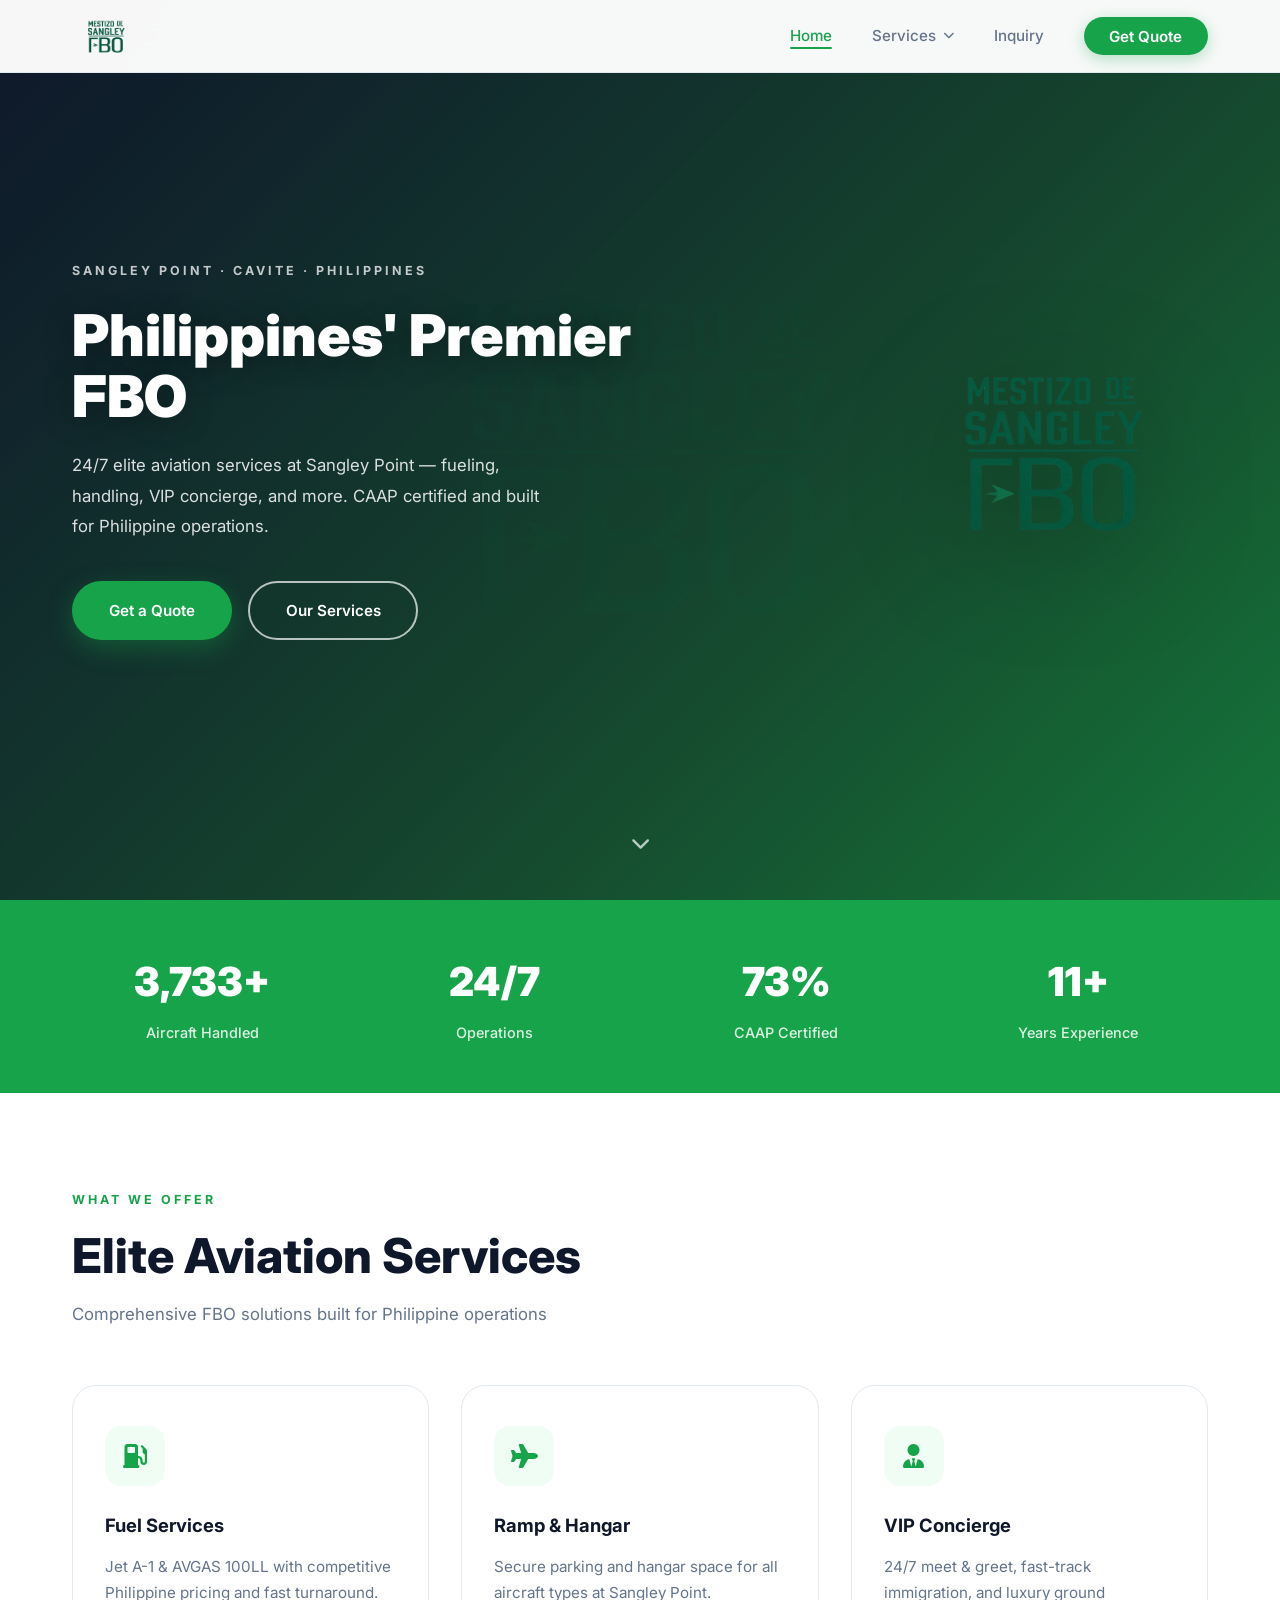
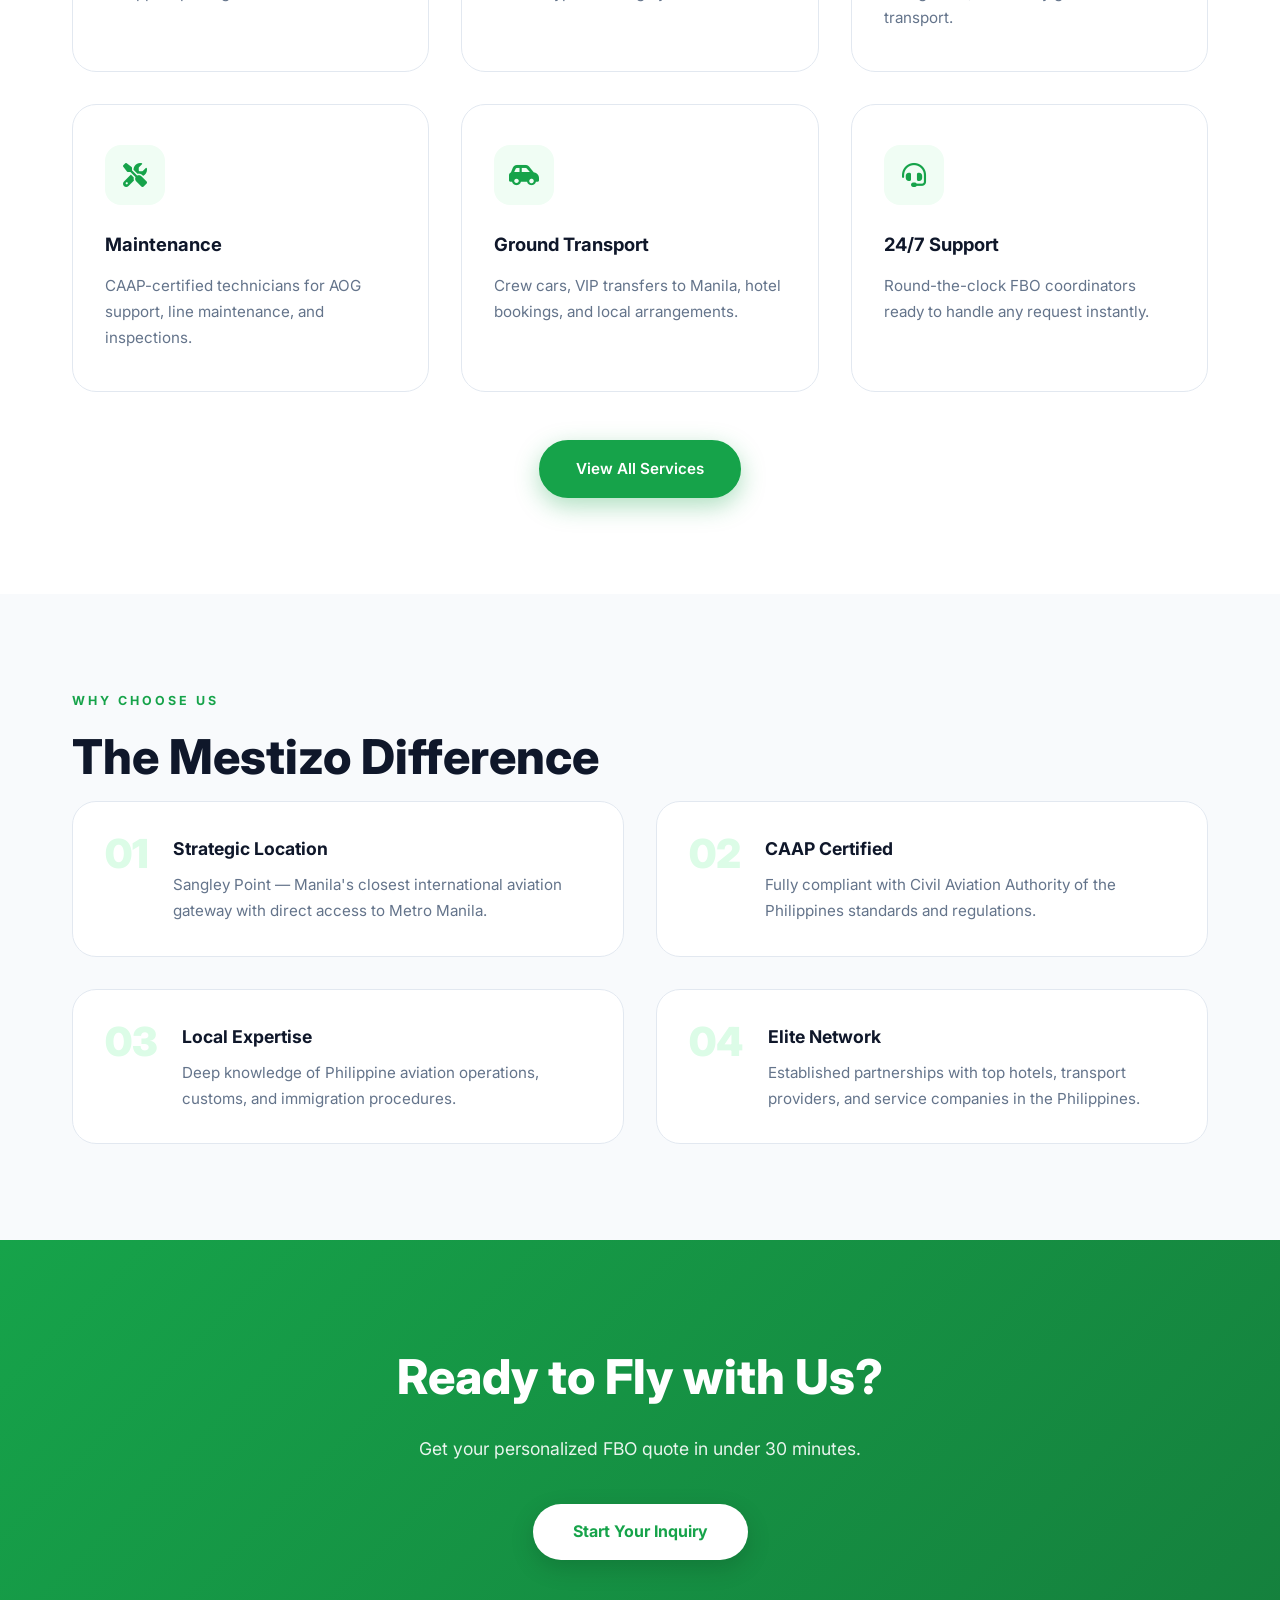
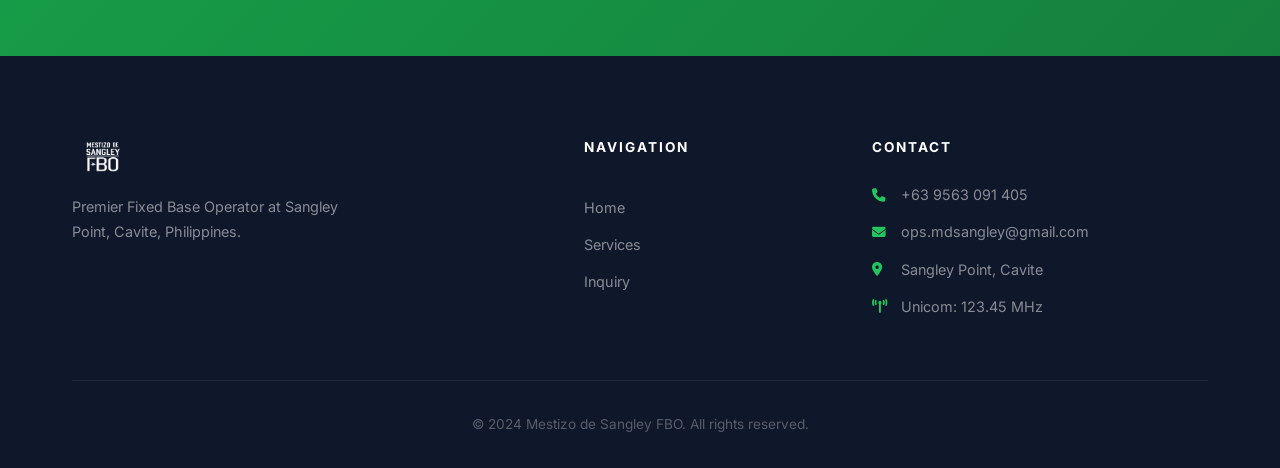
==== commit 5867c50c: "index.html" ====
--- a/index.html
+++ b/index.html
@@ -251,8 +251,8 @@
                 </div>
                 <div class="footer-contact">
                     <h5>Contact</h5>
-                    <p><i class="fas fa-phone"></i> +63 917 123 4567</p>
-                    <p><i class="fas fa-envelope"></i> fbo@mestizodesangley.com</p>
+                    <p><i class="fas fa-phone"></i> +63 9563 091 405</p>
+                    <p><i class="fas fa-envelope"></i> ops.mdsangley@gmail.com</p>
                     <p><i class="fas fa-map-marker-alt"></i> Sangley Point, Cavite</p>
                     <p><i class="fas fa-tower-broadcast"></i> Unicom: 123.45 MHz</p>
                 </div>
--- a/style.css
+++ b/style.css
@@ -2769,3 +2769,173 @@
         gap: 1.5rem;
     }
 }
+
+/* ================================
+   VIDEO HERO FIX
+================================ */
+.hero-video {
+    position: absolute;
+    inset: 0;
+    width: 100%;
+    height: 100%;
+    object-fit: cover;
+    object-position: center;
+    z-index: 0;
+    pointer-events: none;
+}
+
+/* Fallback background if video fails */
+.hero {
+    background: linear-gradient(135deg, #0f172a 0%, #1a2e1f 60%, #14532d 100%);
+}
+
+/* ================================
+   PAGE HERO BACKGROUND IMAGES
+================================ */
+
+/* Overlay for all page heroes with bg images */
+.page-hero-overlay {
+    position: absolute;
+    inset: 0;
+    background: linear-gradient(
+        135deg,
+        rgba(15,23,42,0.82) 0%,
+        rgba(15,23,42,0.65) 50%,
+        rgba(22,163,74,0.35) 100%
+    );
+    z-index: 1;
+}
+
+/* Make page-hero relative for overlay */
+.page-hero {
+    position: relative;
+    overflow: hidden;
+}
+
+/* Content sits above overlay */
+.page-hero .container {
+    position: relative;
+    z-index: 2;
+}
+
+/* Services page background */
+.services-bg {
+    background-image: url('assets/services-bg.jpg');
+    background-size: cover;
+    background-position: center;
+    background-repeat: no-repeat;
+}
+
+/* Inquiry page background */
+.inquiry-bg {
+    background-image: url('assets/inquiry-bg.jpg');
+    background-size: cover;
+    background-position: center;
+    background-repeat: no-repeat;
+}
+
+/* ================================
+   SP HERO BACKGROUND IMAGES
+================================ */
+
+/* Overlay for sp heroes */
+.sp-hero-img-overlay {
+    position: absolute;
+    inset: 0;
+    z-index: 1;
+    pointer-events: none;
+}
+
+/* Each sp-hero content sits above overlays */
+.sp-hero .container {
+    position: relative;
+    z-index: 3;
+}
+
+.sp-hero-bg {
+    position: absolute;
+    inset: 0;
+    z-index: 2;
+    background-image:
+        radial-gradient(circle at 20% 50%, rgba(22,163,74,0.12) 0%, transparent 60%),
+        radial-gradient(circle at 80% 20%, rgba(22,163,74,0.08) 0%, transparent 50%);
+    pointer-events: none;
+}
+
+/* Fuel Services background */
+.fuel-hero {
+    background-image: url('assets/fuel-bg.jpg');
+    background-size: cover;
+    background-position: center;
+    background-repeat: no-repeat;
+}
+
+.fuel-hero .sp-hero-img-overlay {
+    background: linear-gradient(
+        135deg,
+        rgba(15,23,42,0.88) 0%,
+        rgba(20,83,45,0.75) 100%
+    );
+}
+
+/* Aircraft Handling background */
+.handling-hero {
+    background-image: url('assets/handling-bg.jpg');
+    background-size: cover;
+    background-position: center;
+    background-repeat: no-repeat;
+}
+
+.handling-hero .sp-hero-img-overlay {
+    background: linear-gradient(
+        135deg,
+        rgba(15,23,42,0.88) 0%,
+        rgba(30,58,95,0.75) 100%
+    );
+}
+
+/* VIP Concierge background */
+.vip-hero {
+    background-image: url('assets/vip-bg.jpg');
+    background-size: cover;
+    background-position: center;
+    background-repeat: no-repeat;
+}
+
+.vip-hero .sp-hero-img-overlay {
+    background: linear-gradient(
+        135deg,
+        rgba(15,23,42,0.88) 0%,
+        rgba(74,25,66,0.75) 100%
+    );
+}
+
+/* Ground Handling background */
+.ground-hero {
+    background-image: url('assets/ground-bg.jpg');
+    background-size: cover;
+    background-position: center;
+    background-repeat: no-repeat;
+}
+
+.ground-hero .sp-hero-img-overlay {
+    background: linear-gradient(
+        135deg,
+        rgba(15,23,42,0.88) 0%,
+        rgba(26,58,26,0.75) 100%
+    );
+}
+
+/* ================================
+   BACKGROUND PARALLAX EFFECT
+================================ */
+@media (min-width: 769px) {
+    .services-bg,
+    .inquiry-bg,
+    .fuel-hero,
+    .handling-hero,
+    .vip-hero,
+    .ground-hero {
+        background-attachment: fixed;
+    }
+}
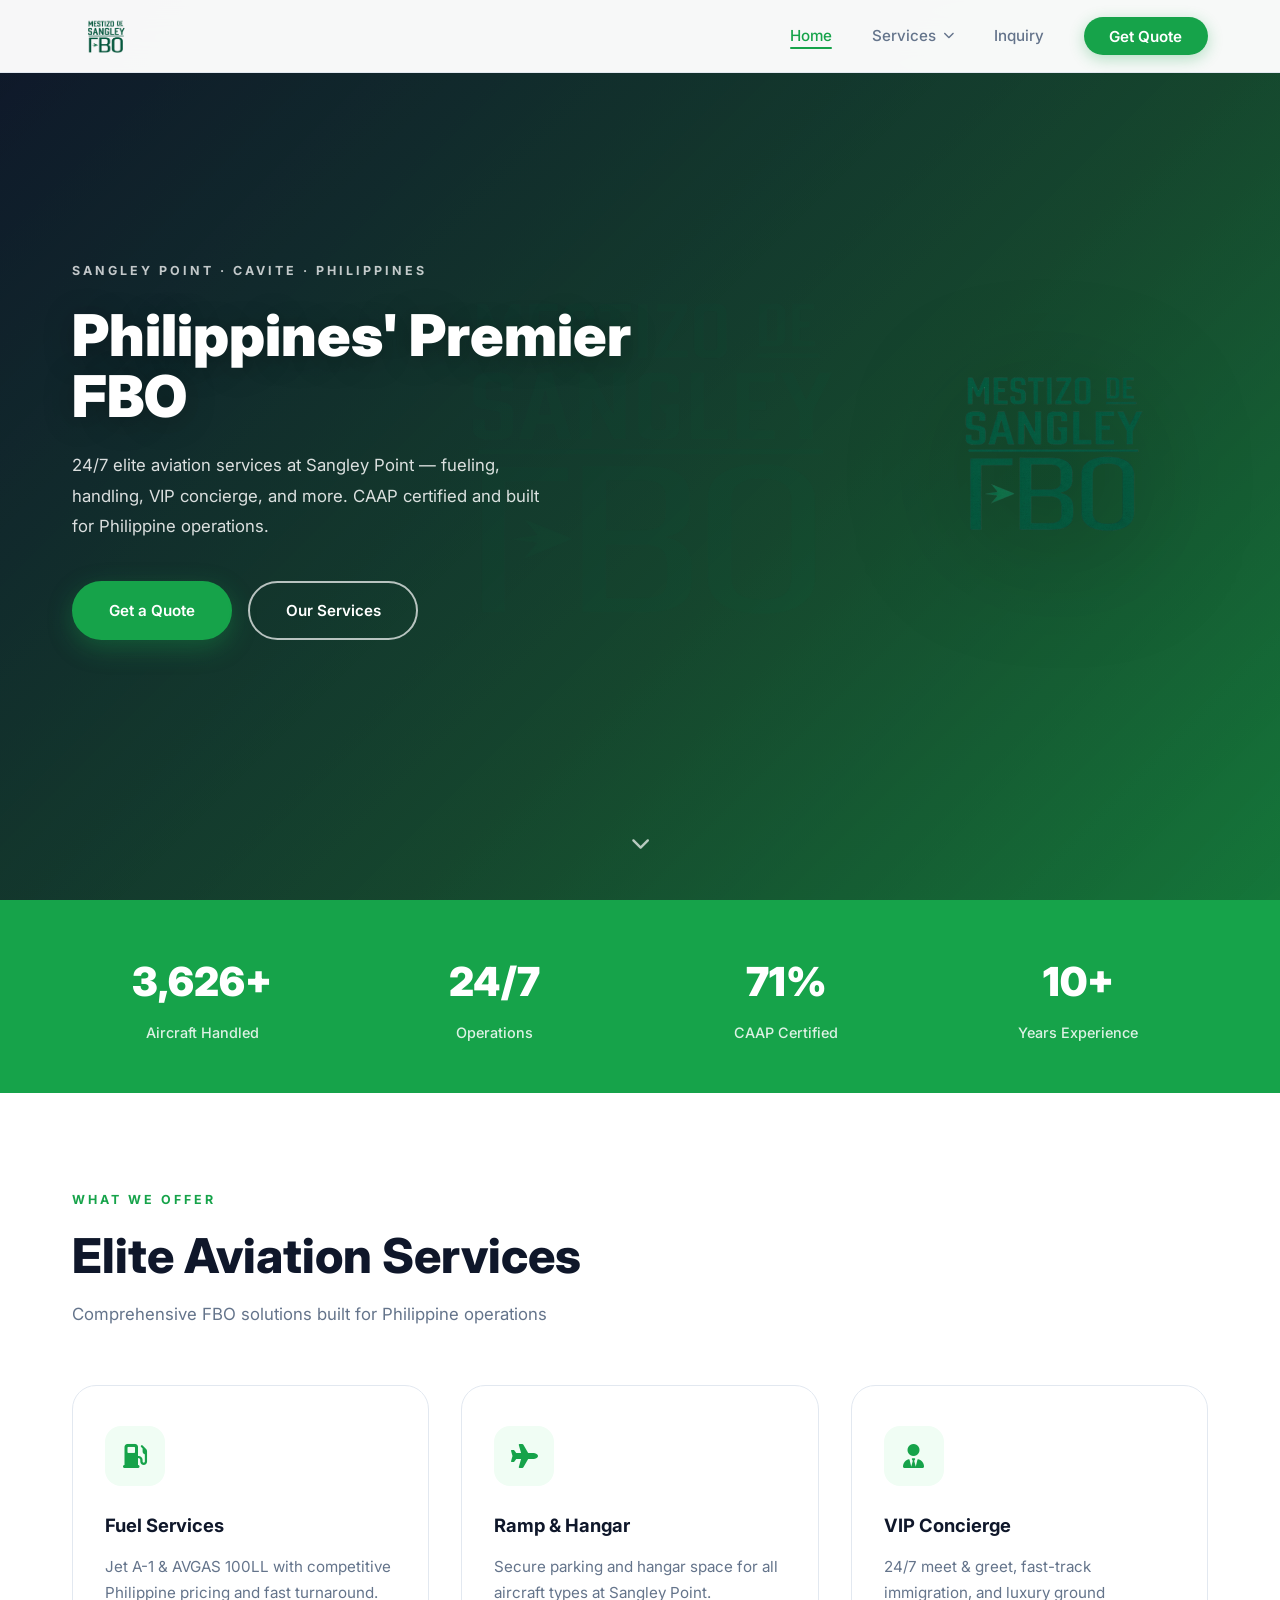
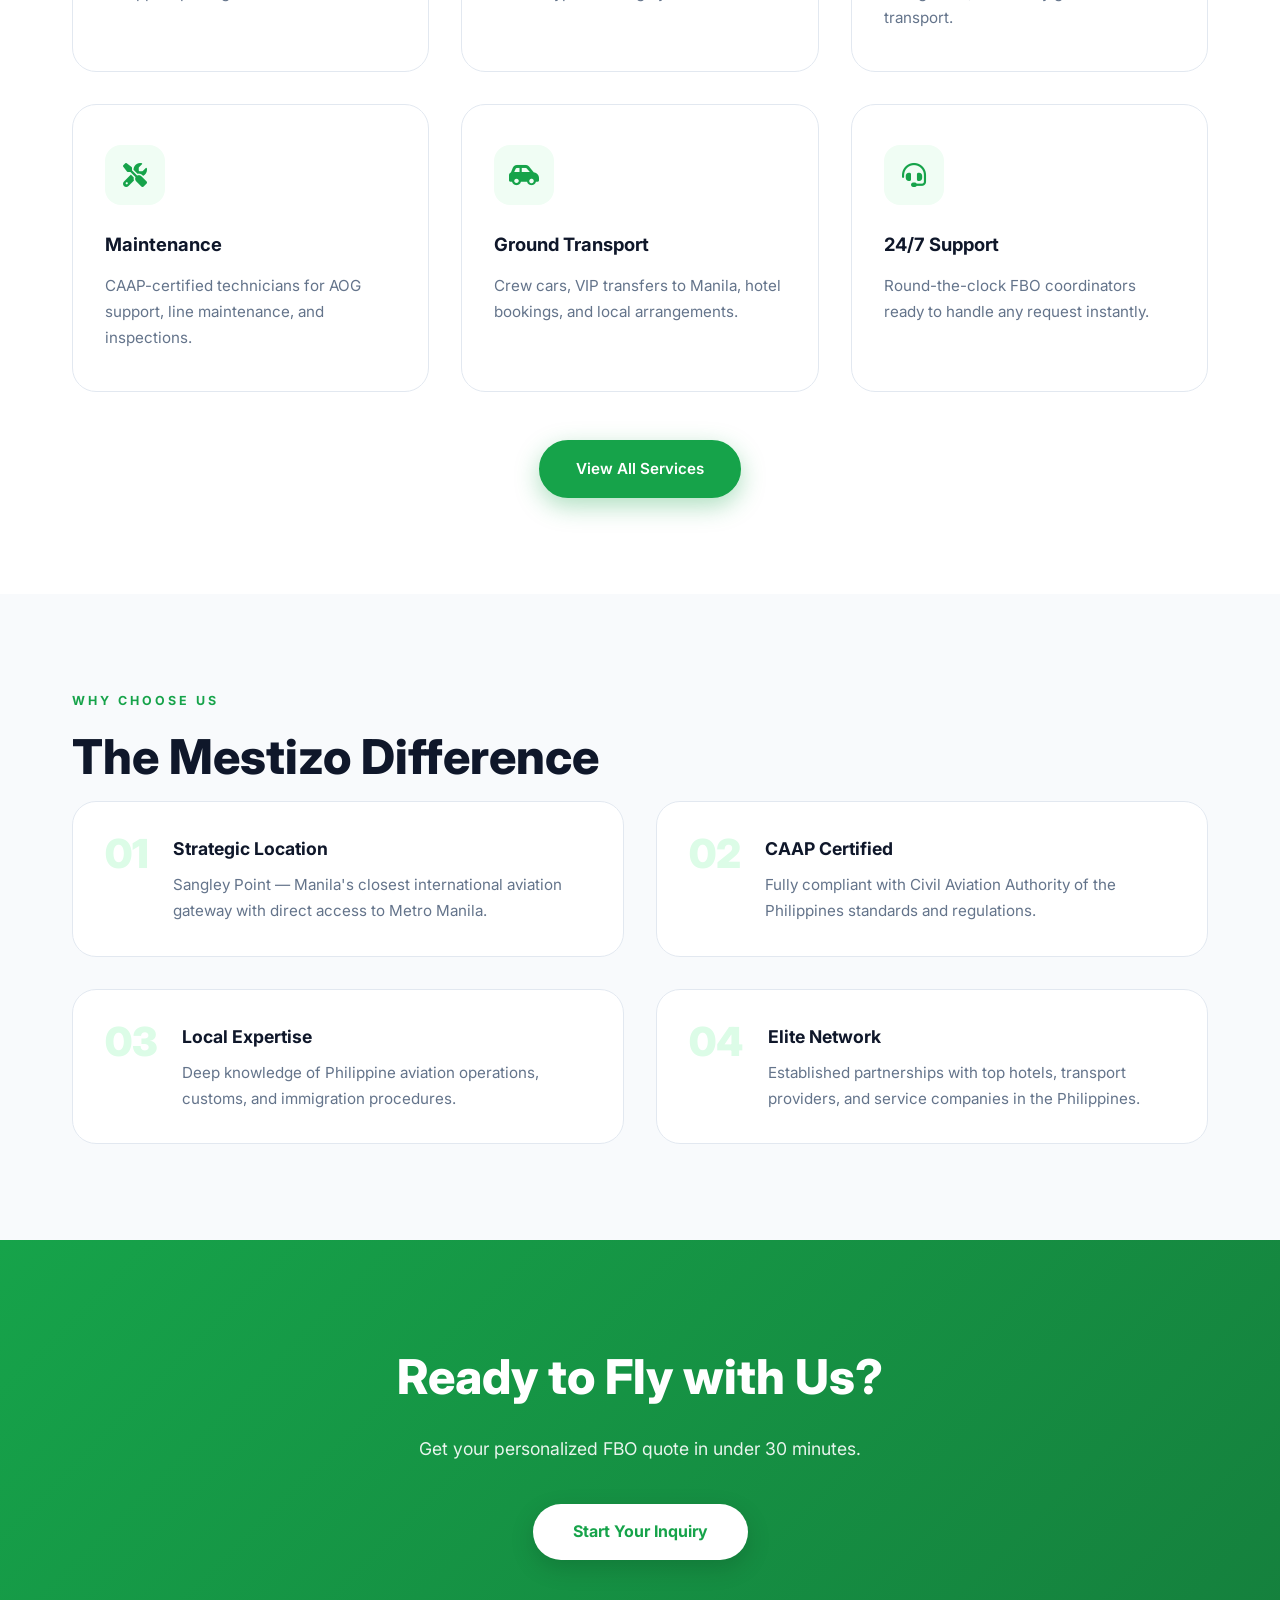
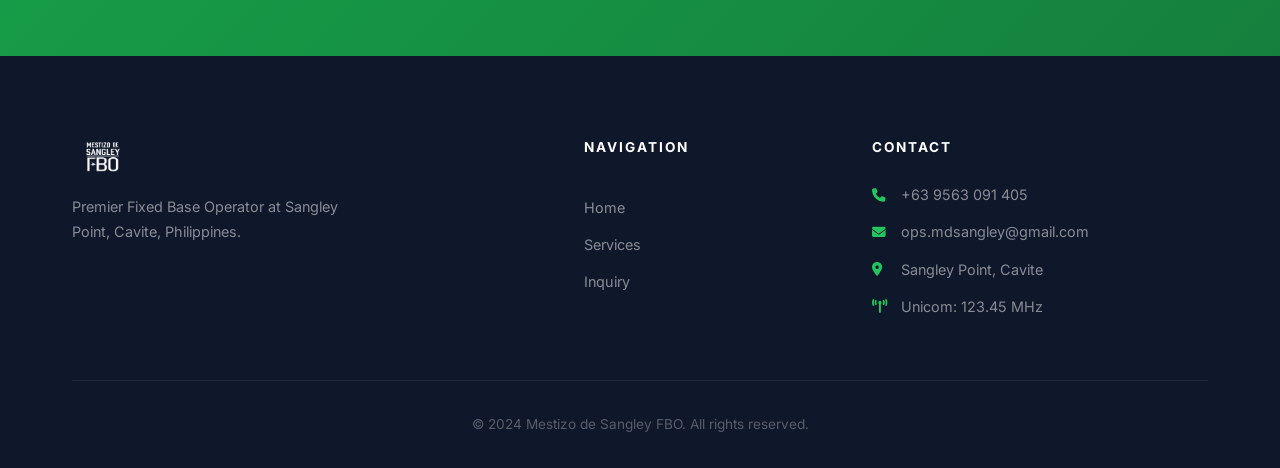
==== commit 66d0316b: "index.html" ====
--- a/index.html
+++ b/index.html
@@ -56,6 +56,13 @@
                                 <strong>Ground Handling</strong>
                                 <span>Transport & crew services</span>
                             </div>
+                            <a href="in-flight-catering.html" class="dropdown-item">
+                            <div class="dropdown-icon"><i class="fas fa-utensils"></i></div>
+                            <div class="dropdown-text">
+        <strong>In Flight Catering</strong>
+        <span>Premium meals & special diets</span>
+    </div>
+</a>
                         </a>
                         <div class="dropdown-footer">
                             <a href="services.html">View All Services →</a>
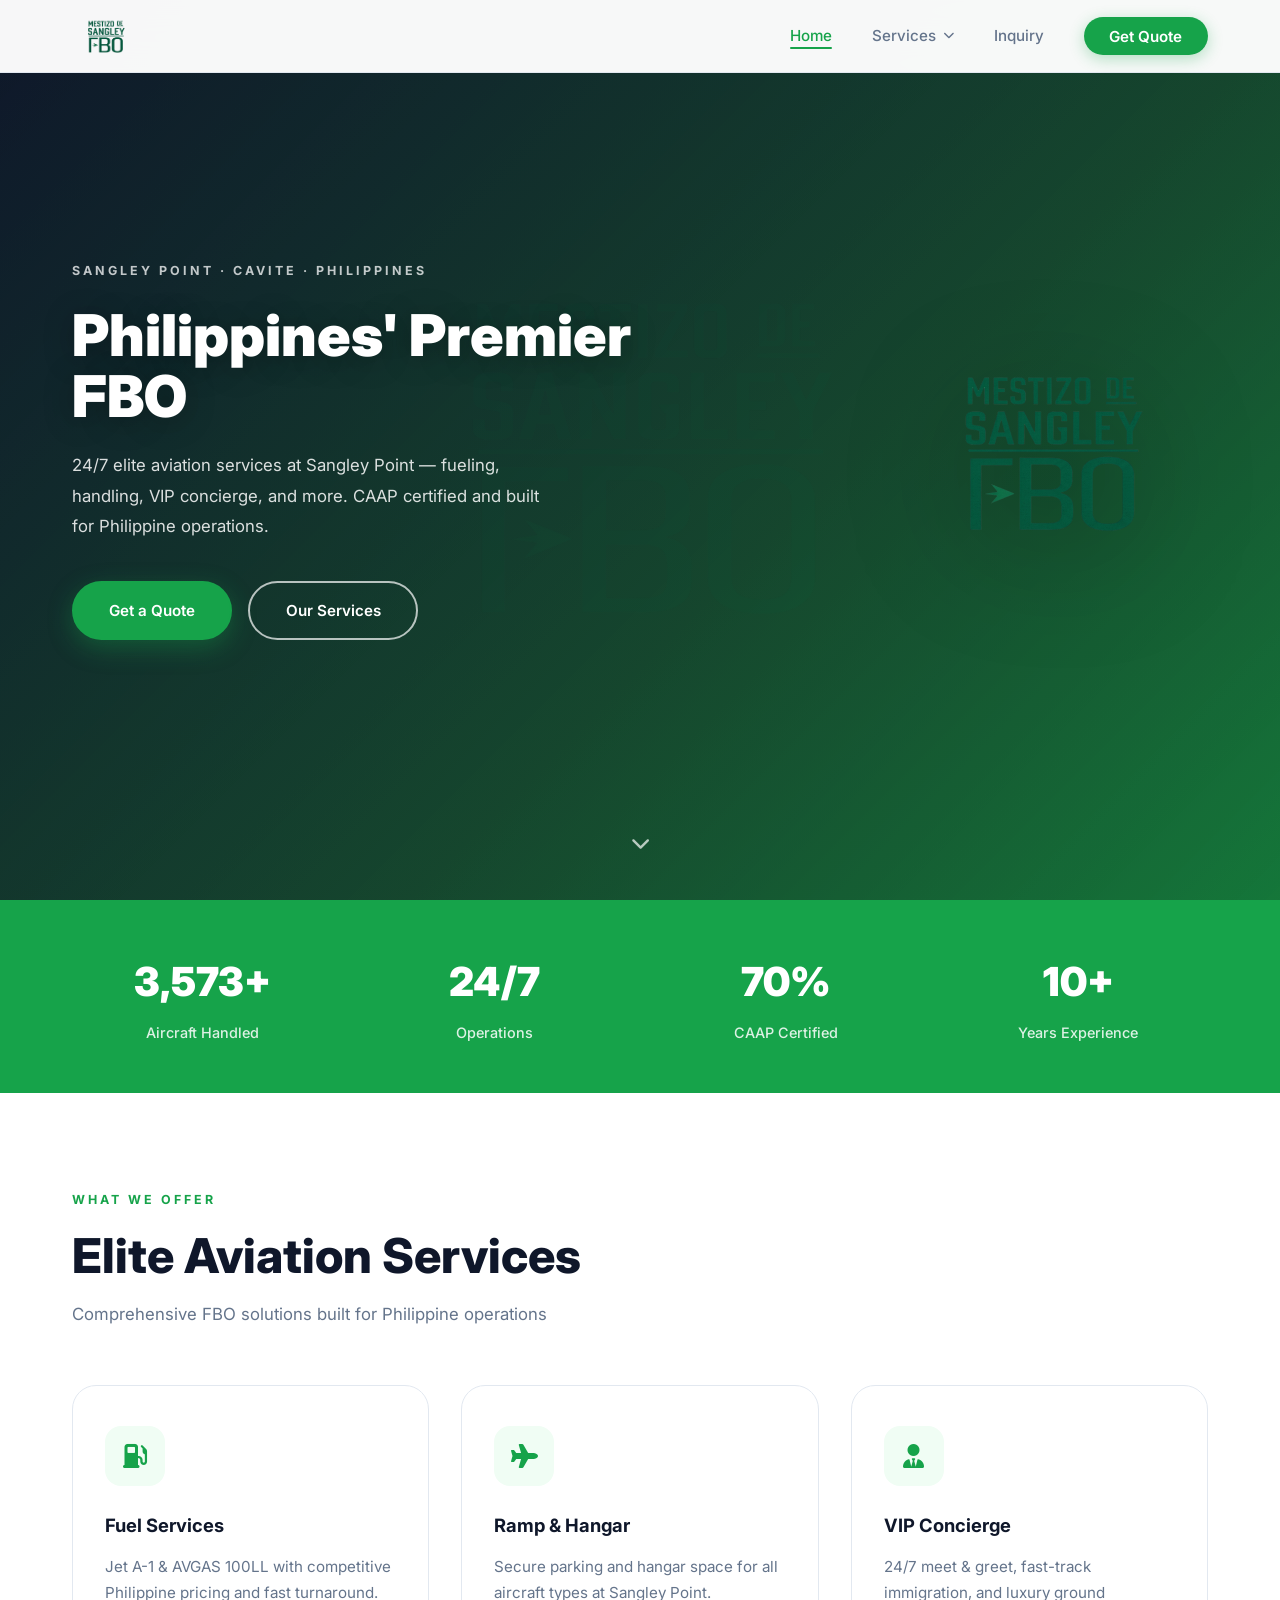
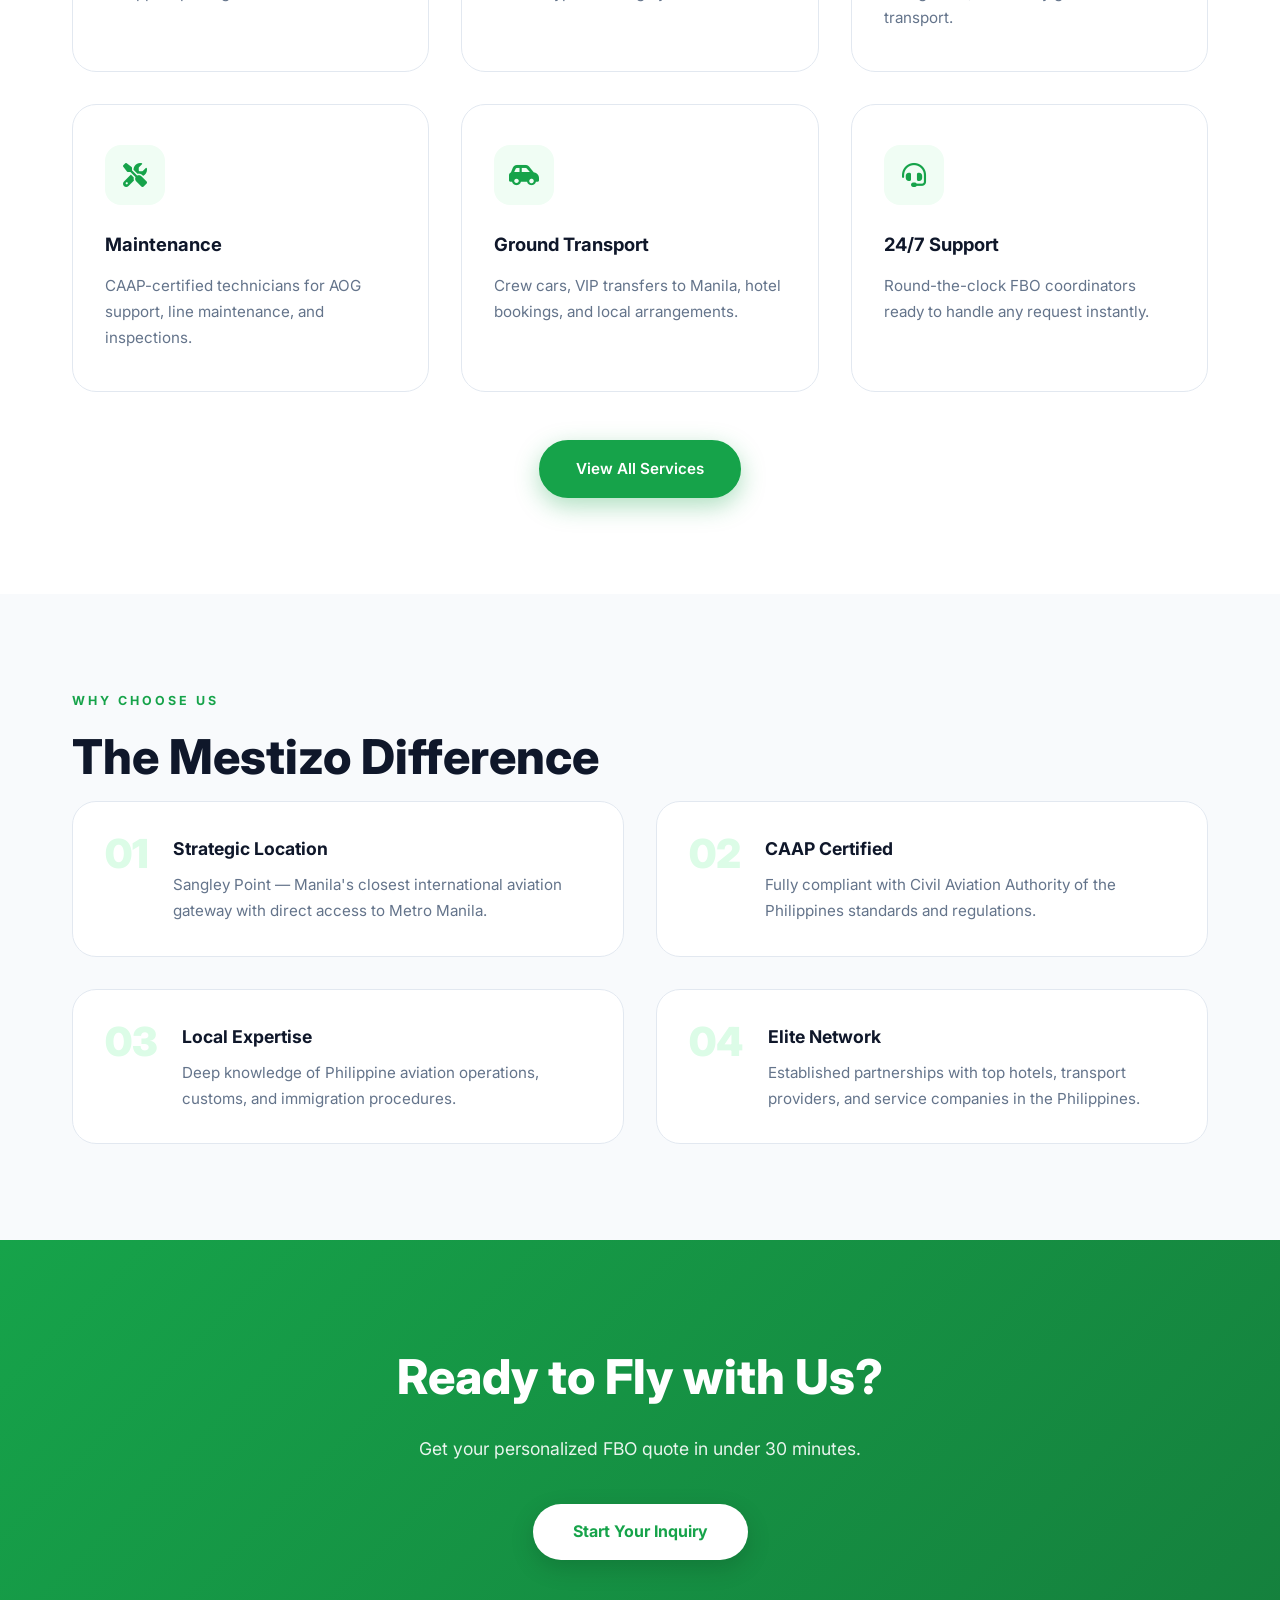
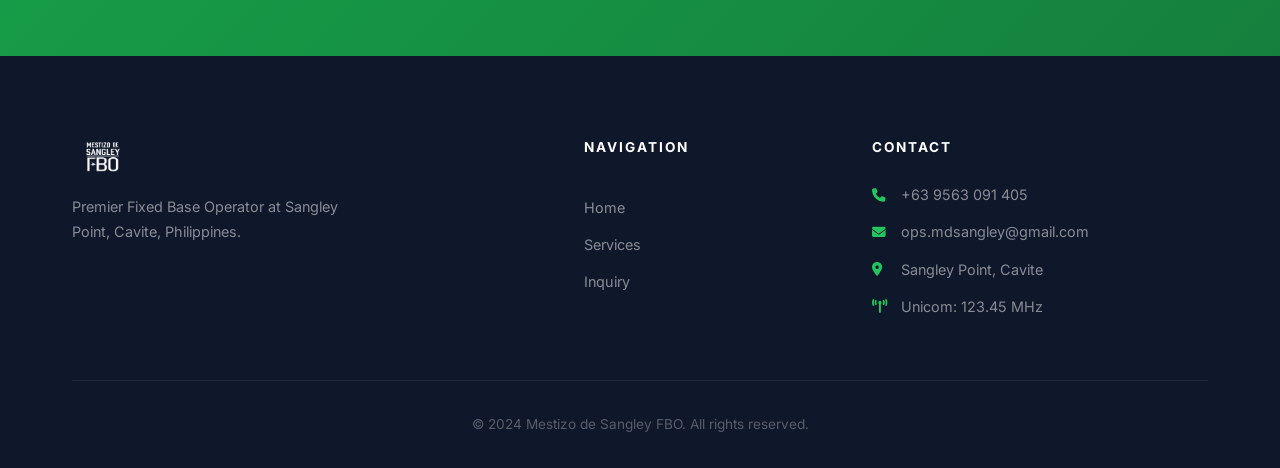
==== commit 610ea991: "index.html" ====
--- a/index.html
+++ b/index.html
@@ -32,38 +32,45 @@
                         <a href="fuel-services.html" class="dropdown-item">
                             <div class="dropdown-icon"><i class="fas fa-gas-pump"></i></div>
                             <div class="dropdown-text">
-                                <strong>Fuel Services</strong>
-                                <span>Jet A-1 & AVGAS 100LL</span>
+                                <strong>VIP Ground Handling</strong>
+                                <span>Premium airport assistance and personalized passenger care.</span>
                             </div>
                         </a>
                         <a href="aircraft-handling.html" class="dropdown-item">
                             <div class="dropdown-icon"><i class="fas fa-plane"></i></div>
                             <div class="dropdown-text">
-                                <strong>Aircraft Handling</strong>
-                                <span>Ramp, hangar & ground ops</span>
+                                <strong>Permits</strong>
+                                <span>Fast and reliable processing of flight clearances</span>
                             </div>
                         </a>
                         <a href="vip-concierge.html" class="dropdown-item">
                             <div class="dropdown-icon"><i class="fas fa-user-tie"></i></div>
                             <div class="dropdown-text">
-                                <strong>VIP Concierge</strong>
-                                <span>Meet & greet, immigration</span>
+                                <strong>Hotel</strong>
+                                <span>Luxury hotel bookings with comfort, convenience, and tailored accommodation services.</span>
                             </div>
                         </a>
                         <a href="ground-handling.html" class="dropdown-item">
                             <div class="dropdown-icon"><i class="fas fa-car-side"></i></div>
                             <div class="dropdown-text">
-                                <strong>Ground Handling</strong>
-                                <span>Transport & crew services</span>
+                                <strong>VIP Transportation</strong>
+                                <span>Exclusive ground transport with professional drivers and high-end vehicles.</span>
                             </div>
                             <a href="in-flight-catering.html" class="dropdown-item">
                             <div class="dropdown-icon"><i class="fas fa-utensils"></i></div>
                             <div class="dropdown-text">
-        <strong>In Flight Catering</strong>
-        <span>Premium meals & special diets</span>
-    </div>
-</a>
-                        </a>
+                            <strong>Concierge/VIP Security</strong>
+                            <span>Personalized concierge support with discreet, top-level security services.</span>
+                            </div>
+                            </a>
+                             <a href="in-flight-catering.html" class="dropdown-item">
+                            <div class="dropdown-icon"><i class="fas fa-utensils"></i></div>
+                            <div class="dropdown-text">
+                            <strong>In Flight Catering</strong>
+                            <span>Premium meals & Special Diets</span>
+                            </div>
+                        </a>
+                        
                         <div class="dropdown-footer">
                             <a href="services.html">View All Services →</a>
                         </div>
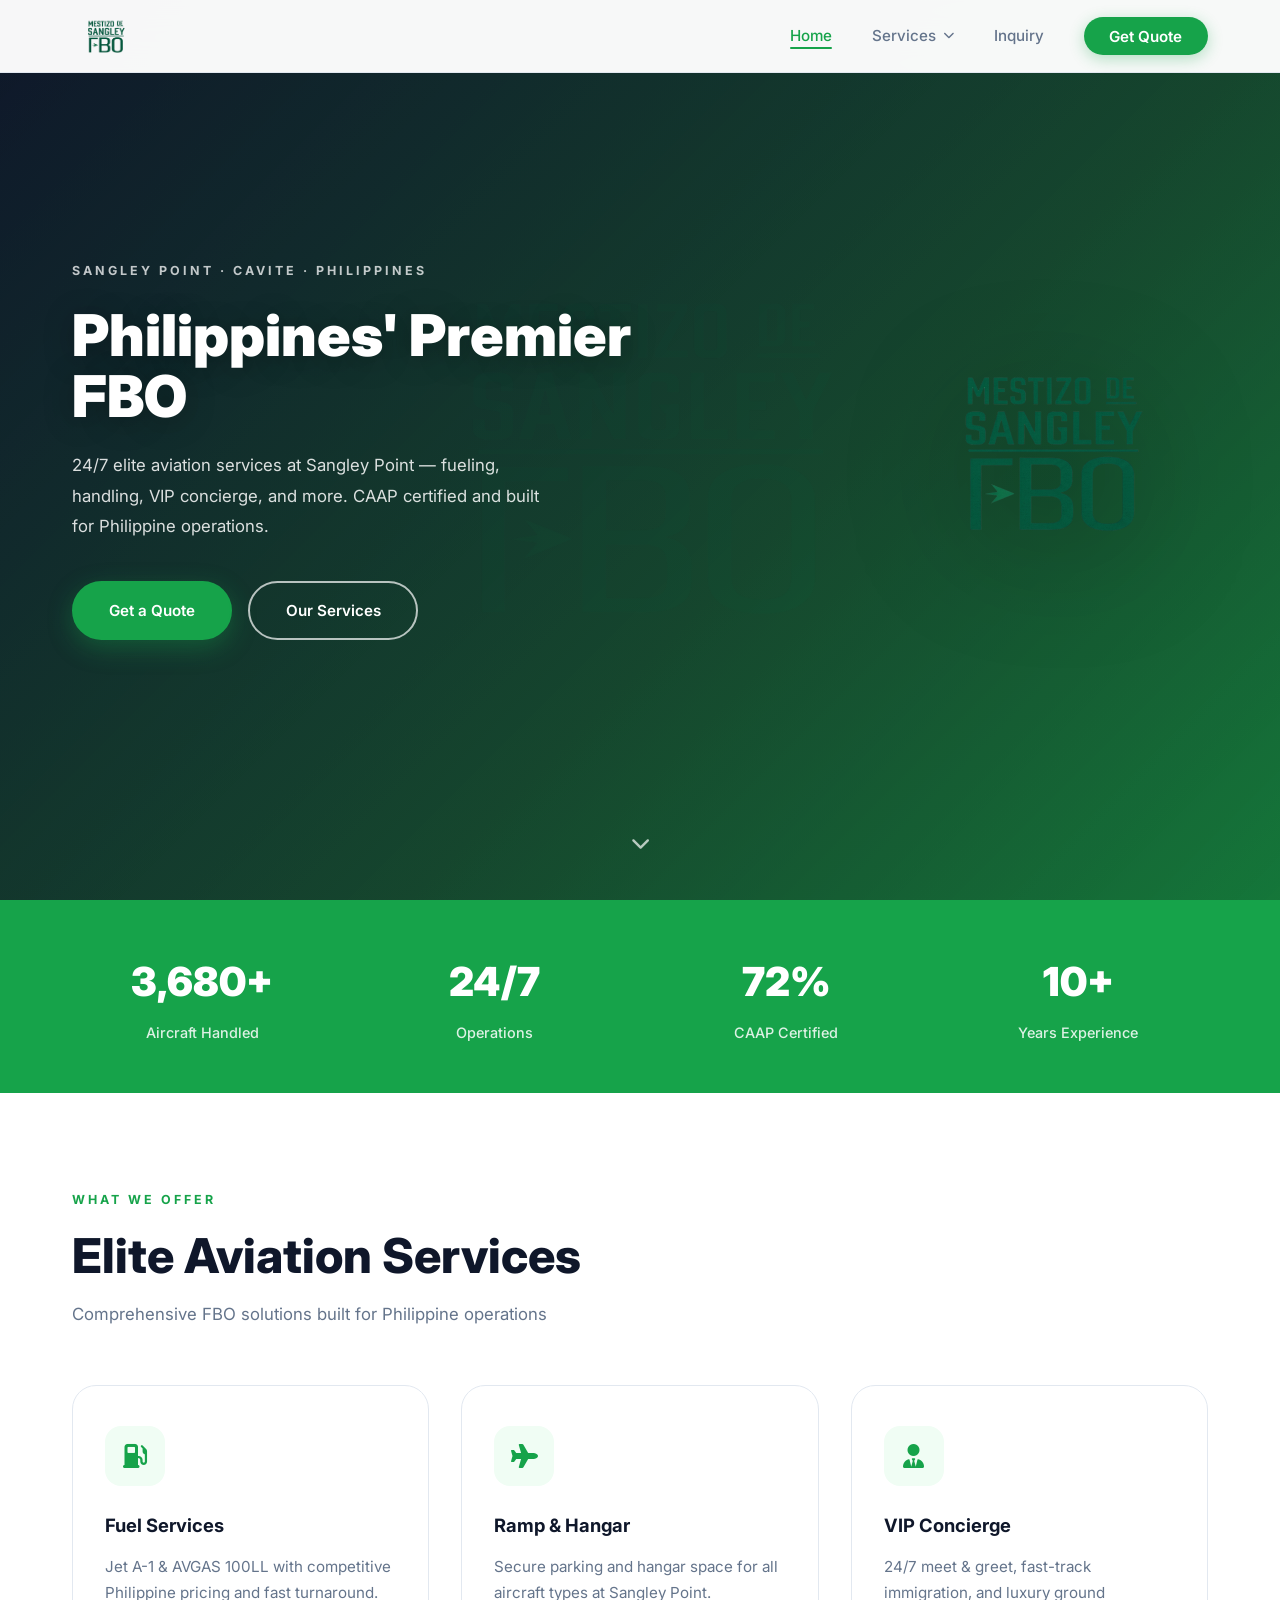
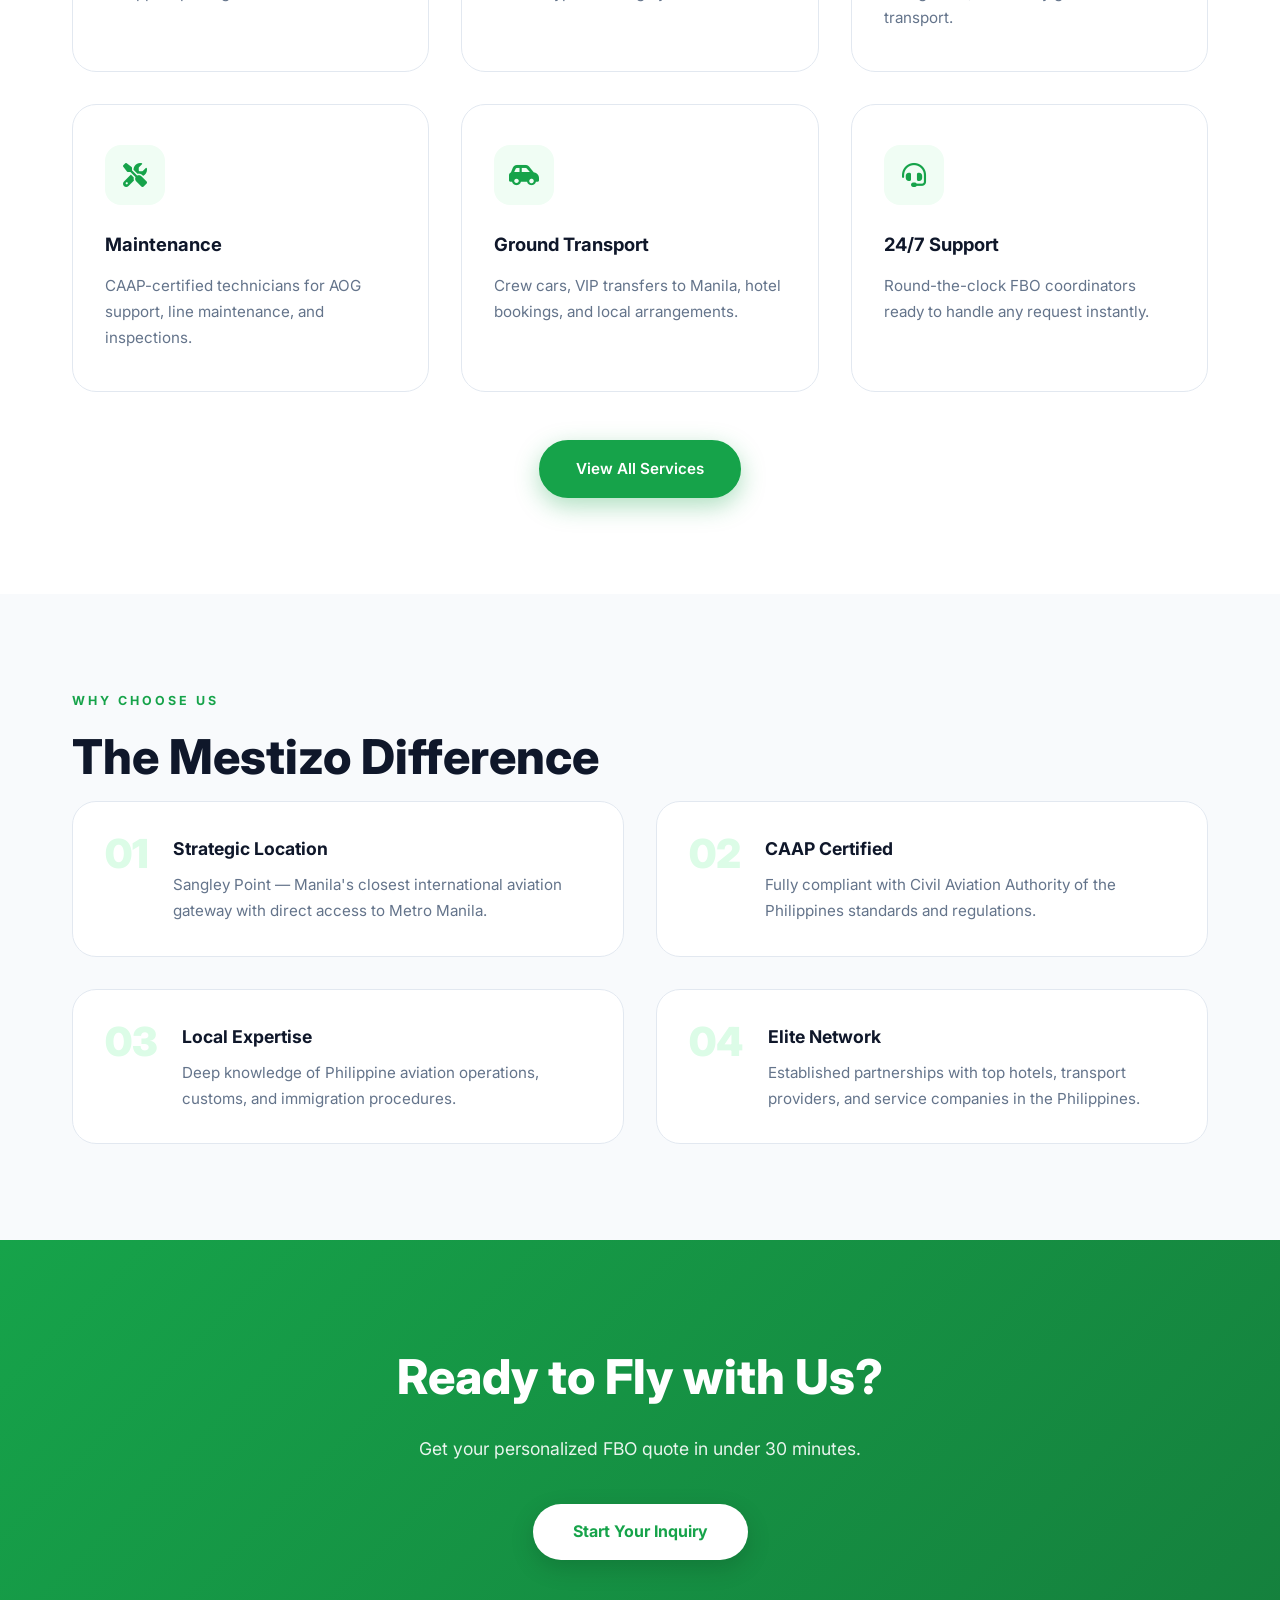
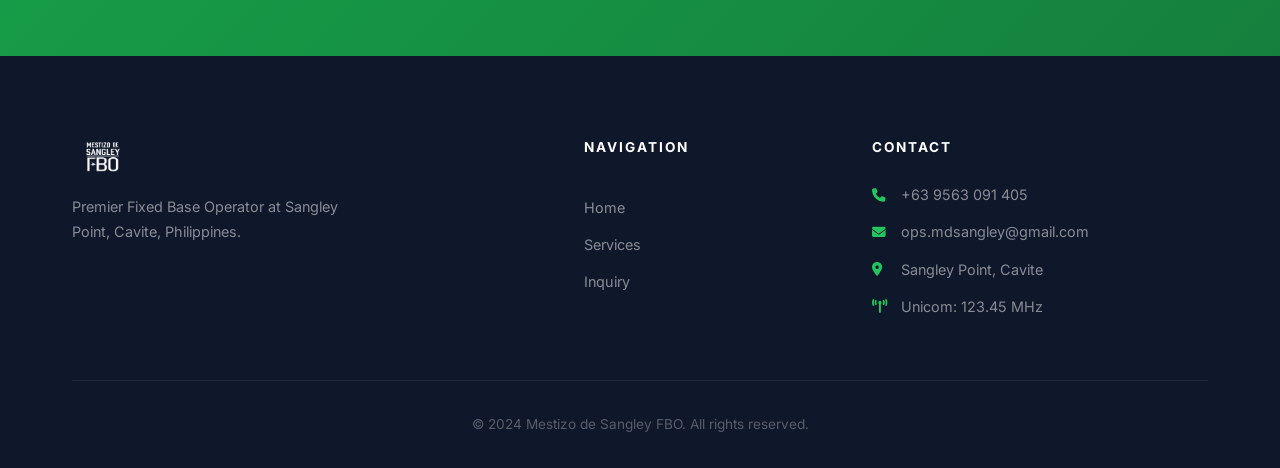
==== commit 87d6381a: "index.html" ====
--- a/index.html
+++ b/index.html
@@ -30,34 +30,34 @@
                     </a>
                     <div class="dropdown-menu">
                         <a href="fuel-services.html" class="dropdown-item">
-                            <div class="dropdown-icon"><i class="fas fa-gas-pump"></i></div>
+                            <div class="dropdown-icon"><i class="fas fa-handshake"></i></div>
                             <div class="dropdown-text">
                                 <strong>VIP Ground Handling</strong>
                                 <span>Premium airport assistance and personalized passenger care.</span>
                             </div>
                         </a>
                         <a href="aircraft-handling.html" class="dropdown-item">
-                            <div class="dropdown-icon"><i class="fas fa-plane"></i></div>
+                            <div class="dropdown-icon"><i class="fas fa-file-alt"></i></div>
                             <div class="dropdown-text">
                                 <strong>Permits</strong>
                                 <span>Fast and reliable processing of flight clearances</span>
                             </div>
                         </a>
                         <a href="vip-concierge.html" class="dropdown-item">
-                            <div class="dropdown-icon"><i class="fas fa-user-tie"></i></div>
+                            <div class="dropdown-icon"><i class="fas fa-hotel"></i></div>
                             <div class="dropdown-text">
                                 <strong>Hotel</strong>
                                 <span>Luxury hotel bookings with comfort, convenience, and tailored accommodation services.</span>
                             </div>
                         </a>
                         <a href="ground-handling.html" class="dropdown-item">
-                            <div class="dropdown-icon"><i class="fas fa-car-side"></i></div>
+                            <div class="dropdown-icon"><i class="fas fa-car"></i></div>
                             <div class="dropdown-text">
                                 <strong>VIP Transportation</strong>
                                 <span>Exclusive ground transport with professional drivers and high-end vehicles.</span>
                             </div>
                             <a href="in-flight-catering.html" class="dropdown-item">
-                            <div class="dropdown-icon"><i class="fas fa-utensils"></i></div>
+                            <div class="dropdown-icon"><i class="fas fa-user-shield"></i></div>
                             <div class="dropdown-text">
                             <strong>Concierge/VIP Security</strong>
                             <span>Personalized concierge support with discreet, top-level security services.</span>
